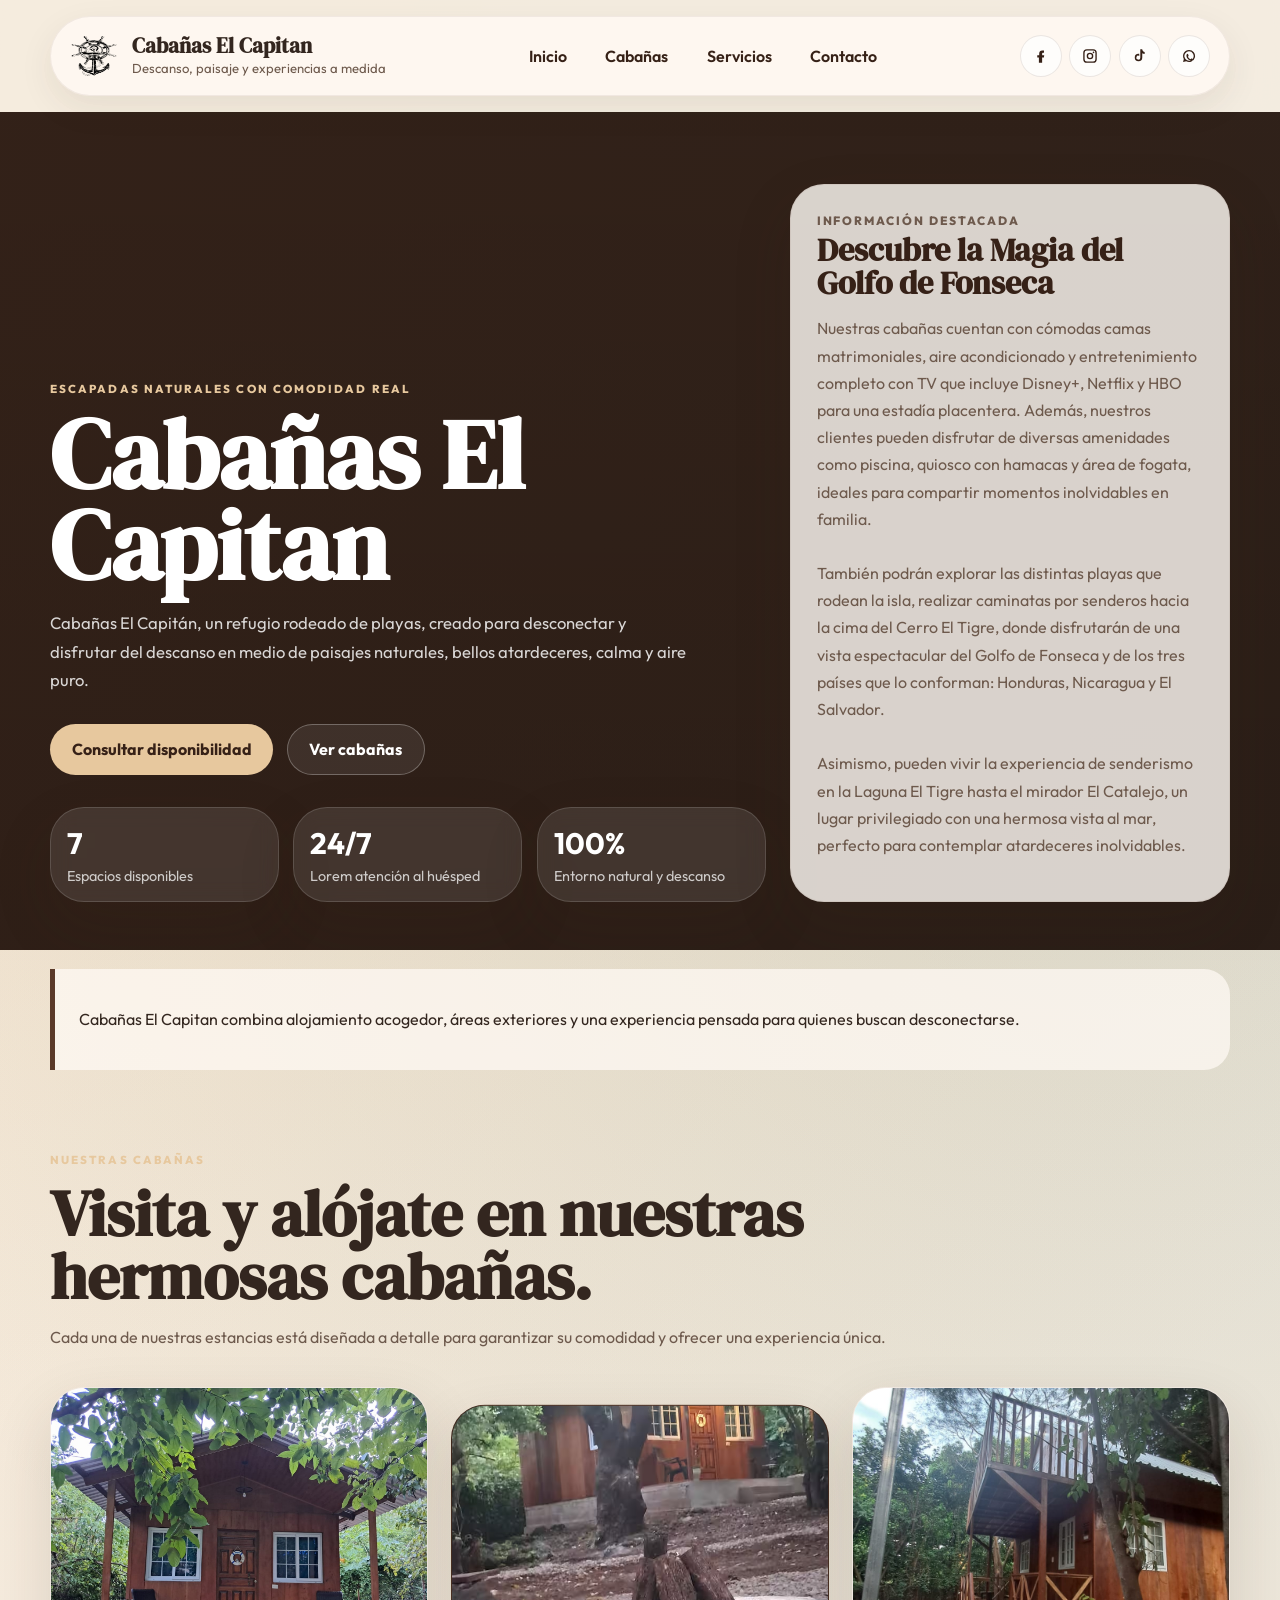
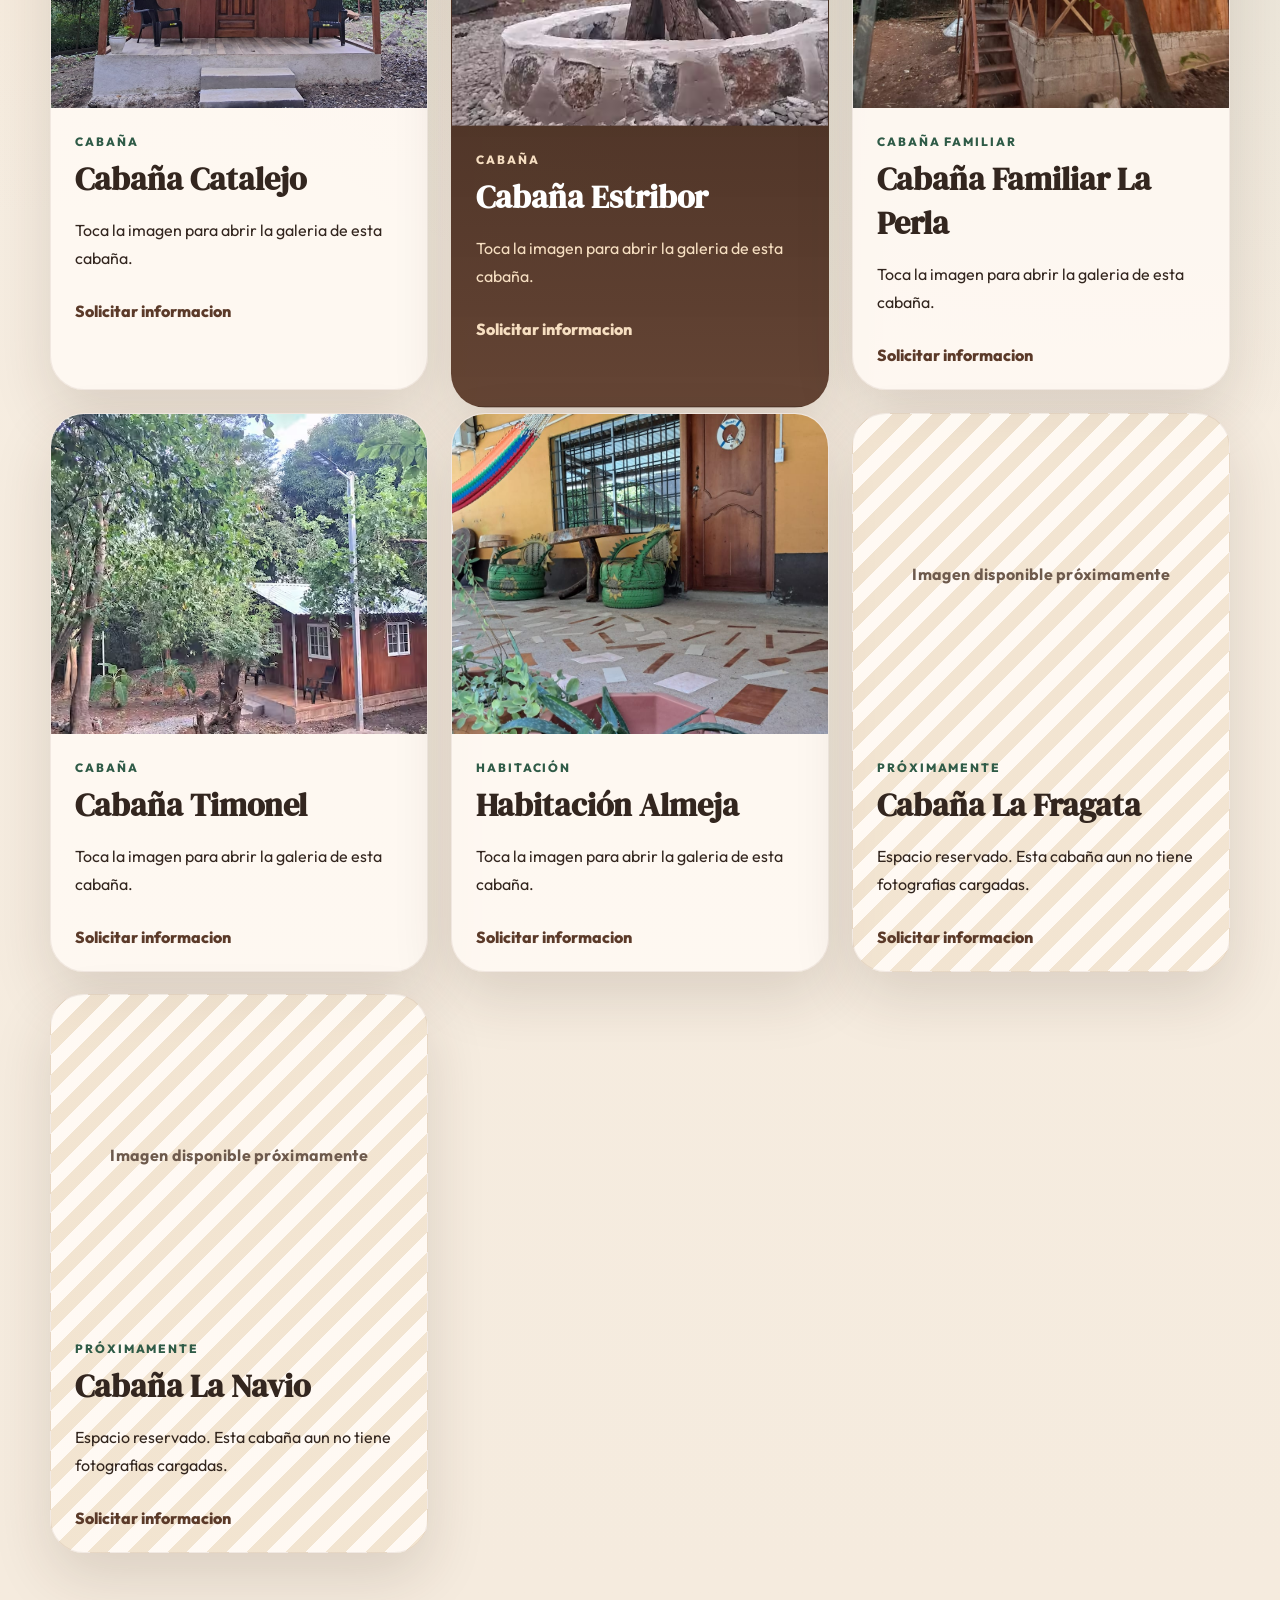
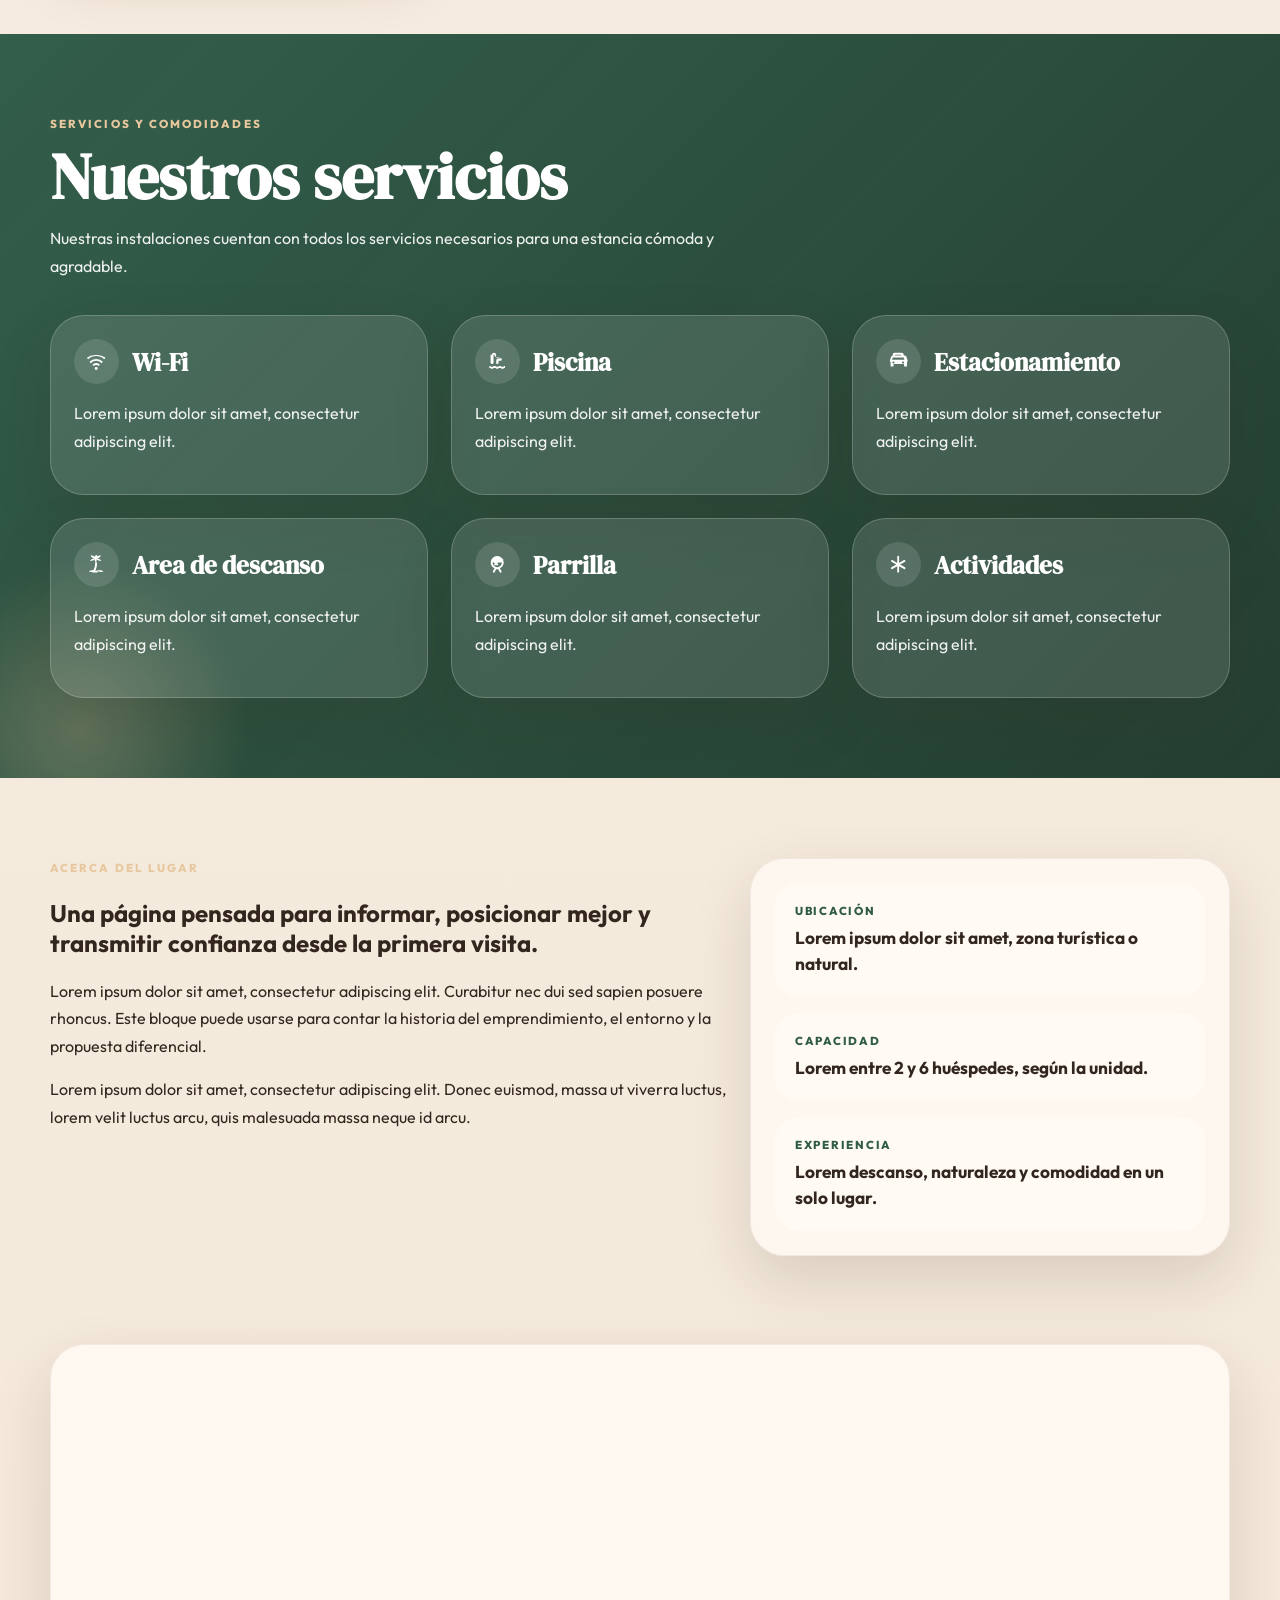
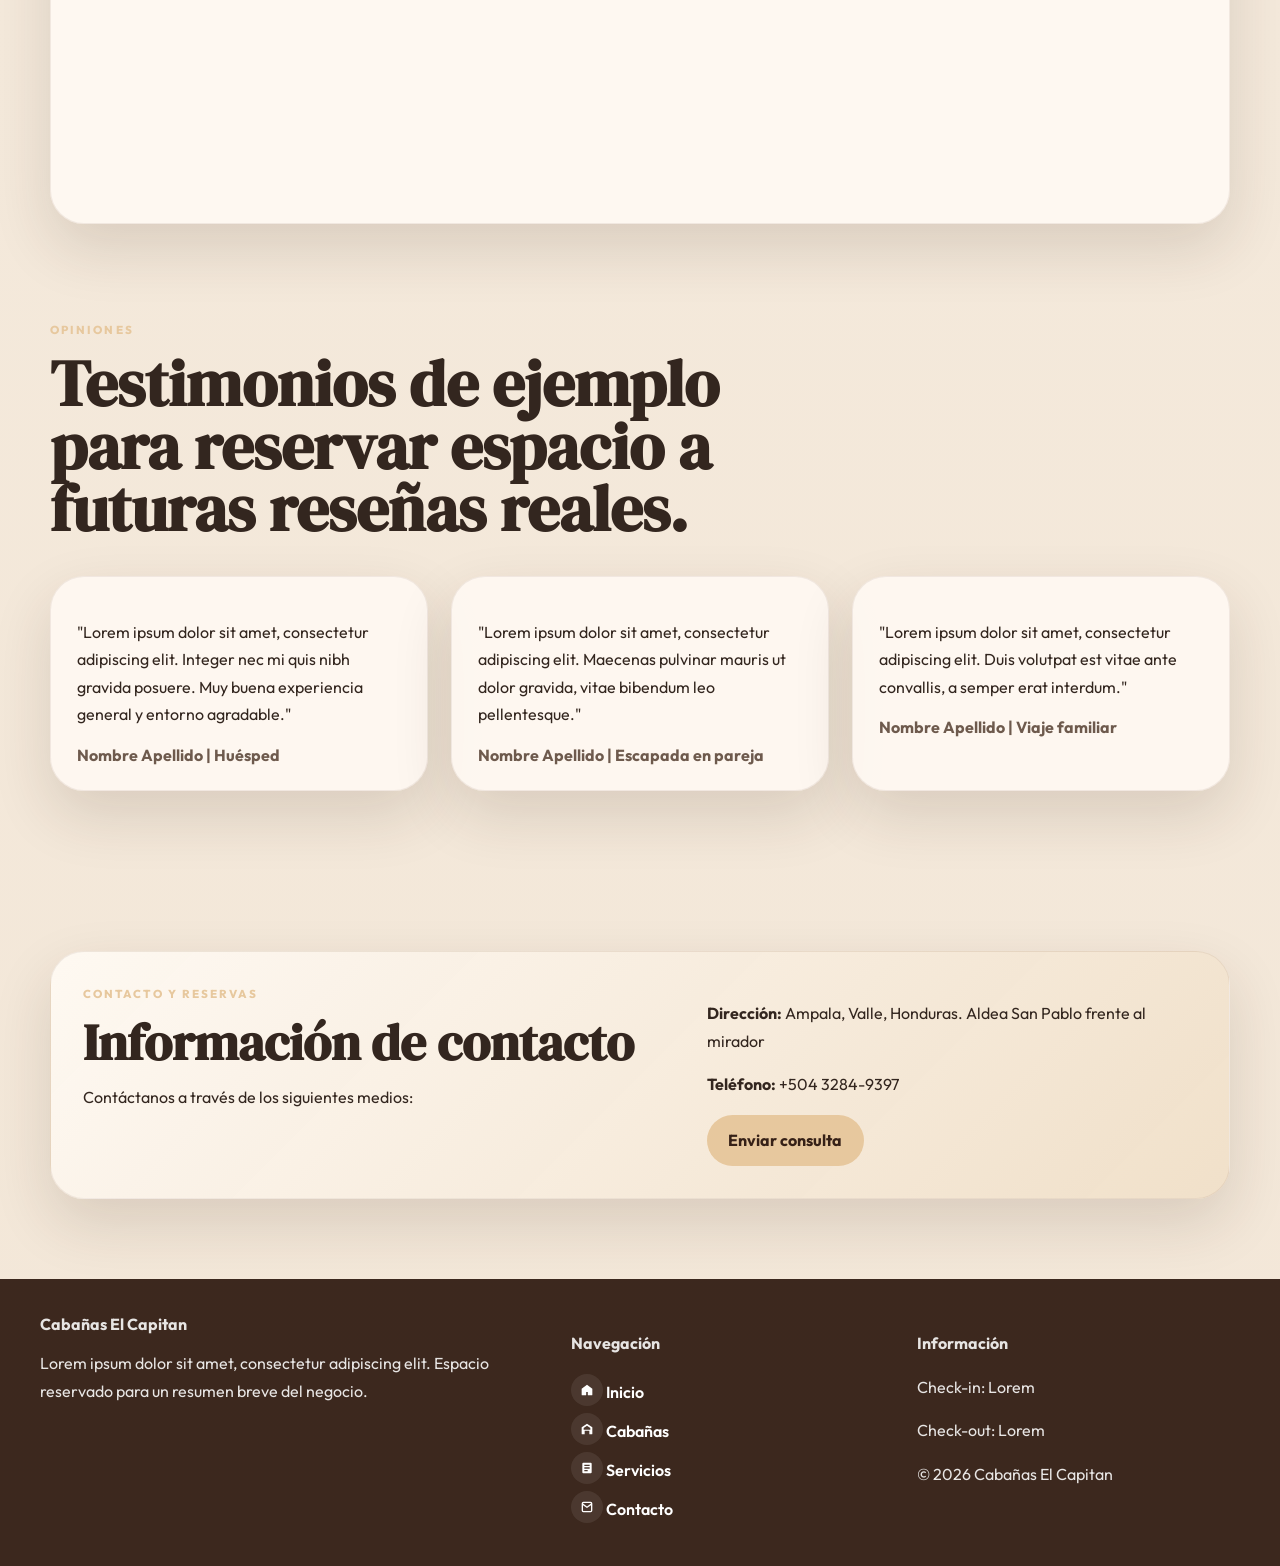
==== index.html @ 4842eb95 "actualizacion 1" ====
<!DOCTYPE html>
<html lang="es">
<head>
    <meta charset="utf-8">
    <meta name="viewport" content="width=device-width, initial-scale=1.0">
    <title>Cabañas El Capitan | Descanso en la Naturaleza</title>
    <meta name="description" content="Cabañas El Capitan ofrece una experiencia de descanso en la naturaleza con alojamiento acogedor, servicios esenciales y espacios pensados para escapadas en pareja, familia o amigos.">
    <meta name="keywords" content="cabañas, alojamiento, turismo rural, amapala, Amapala, descanso, naturaleza, escapadas, Cabañas El Capitan">
    <meta name="author" content="Cabañas El Capitan">
    <meta name="robots" content="index, follow">
    <meta property="og:type" content="website">
    <meta property="og:title" content="Cabañas El Capitan | Descanso en la Naturaleza">
    <meta property="og:description" content="Alojamiento informativo para un negocio de cabañas con espacios acogedores, servicios destacados y contacto directo.">
    <meta property="og:image" content="https://picsum.photos/seed/capitan-og/1200/630">
    <meta property="og:locale" content="es_ES">
    <meta name="theme-color" content="#5b3a29">
    <link rel="canonical" href="https://www.cabanaselcapitan.com/">
    <link rel="preconnect" href="https://fonts.googleapis.com">
    <link rel="preconnect" href="https://fonts.gstatic.com" crossorigin>
    <link href="https://fonts.googleapis.com/css2?family=Outfit:wght@400;500;600;700;800&family=DM+Serif+Display&display=swap" rel="stylesheet">
    <link rel="stylesheet" href="styles.css?v=20260329-1">
    <script type="application/ld+json">
    {
        "@context": "https://schema.org",
        "@type": "LodgingBusiness",
        "name": "Cabañas El Capitan",
        "description": "Negocio de cabañas rodeado de naturaleza, pensado para escapadas de descanso y experiencias tranquilas.",
        "image": "https://picsum.photos/seed/capitan-schema/1200/800",
        "url": "https://www.cabanaselcapitan.com/",
        "telephone": "+00 0000 0000",
        "address": {
            "@type": "PostalAddress",
            "streetAddress": "Lorem ipsum dolor sit amet 123",
            "addressLocality": "Lorem Ciudad",
            "addressRegion": "Lorem Provincia",
            "addressCountry": "AR"
        },
        "amenityFeature": [
            {
                "@type": "LocationFeatureSpecification",
                "name": "Piscina",
                "value": true
            },
            {
                "@type": "LocationFeatureSpecification",
                "name": "Wi-Fi",
                "value": true
            },
            {
                "@type": "LocationFeatureSpecification",
                "name": "Estacionamiento",
                "value": true
            }
        ]
    }
    </script>
</head>
<body>
    <header class="site-header">
        <div class="container header-row">
            <a class="brand" href="#inicio" aria-label="Ir al inicio de Cabañas El Capitan">
                <img src="img/logo/width_533.webp" width="48" height="48" alt="Logo de Cabañas El Capitan">
                <span>
                    <strong>Cabañas El Capitan</strong>
                    <small>Descanso, paisaje y experiencias a medida</small>
                </span>
            </a>

            <button class="menu-toggle" type="button" aria-expanded="false" aria-controls="site-nav">
                Menu
            </button>

            <nav id="site-nav" class="site-nav" aria-label="Principal">
                <a href="#inicio">Inicio</a>
                <a href="#cabanas">Cabañas</a>
                <a href="#servicios">Servicios</a>
                <a href="#contacto">Contacto</a>
            </nav>

            <div class="social-links" aria-label="Redes sociales">
                <a class="social-icon social-icon-facebook" href="https://www.facebook.com/profile.php?id=61557780654785" target="_blank" rel="noopener noreferrer" aria-label="Facebook">
                    <svg viewBox="0 0 24 24" aria-hidden="true" focusable="false">
                        <path d="M13.5 21v-7h2.4l.4-3h-2.8V9.1c0-.9.3-1.6 1.7-1.6H16V4.8c-.6-.1-1.4-.2-2.4-.2-2.4 0-4 1.4-4 4.2V11H7v3h2.2v7h4.3Z" fill="currentColor"></path>
                    </svg>
                    <span class="visually-hidden">Facebook</span>
                </a>
                <a class="social-icon social-icon-instagram" href="#" aria-label="Instagram">
                    <svg viewBox="0 0 24 24" aria-hidden="true" focusable="false">
                        <path d="M7.8 3h8.4A4.8 4.8 0 0 1 21 7.8v8.4a4.8 4.8 0 0 1-4.8 4.8H7.8A4.8 4.8 0 0 1 3 16.2V7.8A4.8 4.8 0 0 1 7.8 3Zm0 1.8A3 3 0 0 0 4.8 7.8v8.4a3 3 0 0 0 3 3h8.4a3 3 0 0 0 3-3V7.8a3 3 0 0 0-3-3H7.8Zm8.9 1.3a1.1 1.1 0 1 1 0 2.2 1.1 1.1 0 0 1 0-2.2ZM12 7.6a4.4 4.4 0 1 1 0 8.8 4.4 4.4 0 0 1 0-8.8Zm0 1.8a2.6 2.6 0 1 0 0 5.2 2.6 2.6 0 0 0 0-5.2Z" fill="currentColor"></path>
                    </svg>
                    <span class="social-bubble" role="status" aria-live="polite">Proximamente</span>
                    <span class="visually-hidden">Instagram</span>
                </a>
                <a class="social-icon social-icon-tiktok" href="https://www.tiktok.com/@karol.guzmn11" target="_blank" rel="noopener noreferrer" aria-label="TikTok">
                    <svg viewBox="0 0 24 24" aria-hidden="true" focusable="false">
                        <path d="M14.9 3c.3 2 1.5 3.3 3.3 3.7v2.7a6.3 6.3 0 0 1-3.2-1V14a5 5 0 1 1-5-5c.3 0 .7 0 1 .1v2.8a2.6 2.6 0 1 0 1.4 2.3V3h2.5Z" fill="currentColor"></path>
                    </svg>
                    <span class="visually-hidden">TikTok</span>
                </a>
                <a class="social-icon social-icon-whatsapp" href="https://wa.me/50432849397?text=Hola%20necesito%20informacion%20sobre%20las%20caba%C3%B1as" target="_blank" rel="noopener noreferrer" aria-label="WhatsApp">
                    <svg viewBox="0 0 24 24" aria-hidden="true" focusable="false">
                        <path d="M12 4a8 8 0 0 0-6.9 12l-1 4 4.1-1A8 8 0 1 0 12 4Zm0 1.8a6.2 6.2 0 0 1 5.3 9.4l-.3.4.6 2.3-2.3-.6-.4.2a6.2 6.2 0 1 1-2.9-11.7Zm-2 3.1c-.2 0-.4 0-.6.4-.2.3-.8 1-.8 2.4s.8 2.7.9 2.9c.1.2 1.5 2.4 3.7 3.2 1.8.7 2.2.5 2.6.5.4 0 1.2-.5 1.3-1 .2-.5.2-.9.2-1 0-.1-.1-.2-.3-.3l-1.4-.7c-.2-.1-.4-.1-.6.1l-.5.7c-.2.2-.3.2-.5.1-.2-.1-1-.4-1.9-1.2-.7-.7-1.2-1.5-1.4-1.7-.1-.2 0-.4.1-.5l.4-.5.2-.4c.1-.2 0-.3 0-.5l-.6-1.6c-.2-.4-.3-.4-.5-.4Z" fill="currentColor"></path>
                    </svg>
                    <span class="visually-hidden">WhatsApp</span>
                </a>
            </div>
        </div>
    </header>

    <main>
        <section id="inicio" class="hero">
            <div class="hero-video-bg" aria-hidden="true">
                <iframe src="https://player.vimeo.com/video/1178260135?background=1&autoplay=1&muted=1&loop=1&autopause=0&byline=0&title=0" frameborder="0" allow="autoplay; fullscreen; picture-in-picture" title="Video de fondo Cabañas El Capitan"></iframe>
            </div>
            <div class="hero-overlay"></div>
            <div class="container hero-grid">
                <div class="hero-copy">
                    <p class="kicker">Escapadas naturales con comodidad real</p>
                    <h1>Cabañas El Capitan</h1>
                    <p class="lead">Cabañas El Capitán, un refugio rodeado de playas, creado para desconectar y disfrutar del descanso en medio de paisajes naturales, bellos atardeceres, calma y aire puro.</p>
                    <div class="hero-actions">
                        <a class="button button-primary" href="#contacto">Consultar disponibilidad</a>
                        <a class="button button-secondary" href="#cabanas">Ver cabañas</a>
                    </div>
                    <ul class="hero-highlights">
                        <li>
                            <strong>7</strong>
                            <span>Espacios disponibles</span>
                        </li>
                        <li>
                            <strong>24/7</strong>
                            <span>Lorem atención al huésped</span>
                        </li>
                        <li>
                            <strong>100%</strong>
                            <span>Entorno natural y descanso</span>
                        </li>
                    </ul>
                </div>

                <aside class="hero-card" aria-label="Resumen del alojamiento">
                    <p class="card-label">Información destacada</p>
                    <h2>Descubre la Magia del Golfo de Fonseca</h2>
                    <p>Nuestras cabañas cuentan con cómodas camas matrimoniales, aire acondicionado y entretenimiento completo con TV que incluye Disney+, Netflix y HBO para una estadía placentera.  
                    Además, nuestros clientes pueden disfrutar de diversas amenidades como piscina, quiosco con hamacas y área de fogata, ideales para compartir momentos inolvidables en familia. <br>
                    <br>
                    También podrán explorar las distintas playas que rodean la isla, realizar caminatas por senderos hacia la cima del Cerro El Tigre, donde disfrutarán de una vista espectacular del Golfo de Fonseca y de los tres países que lo conforman: Honduras, Nicaragua y El Salvador. <br>
                    <br>
                    Asimismo, pueden vivir la experiencia de senderismo en la Laguna El Tigre hasta el mirador El Catalejo, un lugar privilegiado con una hermosa vista al mar, perfecto para contemplar atardeceres inolvidables.</p>
                </aside>
            </div>
        </section>

        <section class="intro-strip">
            <div class="container">
                <p>Cabañas El Capitan combina alojamiento acogedor, áreas exteriores y una experiencia pensada para quienes buscan desconectarse.</p>
            </div>
        </section>

        <section id="cabanas" class="section lodging-section">
            <div class="container">
                <div class="section-heading">
                    <p class="kicker">Nuestras cabañas</p>
                    <h2>Visita y alójate en nuestras hermosas cabañas.</h2>
                    <p>Cada una de nuestras estancias está diseñada a detalle para garantizar su comodidad y ofrecer una experiencia única.</p>
                </div>

                <div class="lodging-grid" id="lodging-grid"></div>
            </div>
        </section>

        <section id="servicios" class="section amenities-section">
            <div class="container amenities-layout">
                <div class="section-heading compact light-text">
                    <p class="kicker">Servicios y comodidades</p>
                    <h2>Nuestros servicios</h2>
                    <p>Nuestras instalaciones cuentan con todos los servicios necesarios para una estancia cómoda y agradable.</p>
                </div>

                <div class="amenities-grid">
                    <article>
                        <h3 class="amenity-heading">
                            <span class="amenity-icon" aria-hidden="true">
                                <svg viewBox="0 0 24 24" focusable="false">
                                    <path d="M12 18.2a1.6 1.6 0 1 0 0 3.2 1.6 1.6 0 0 0 0-3.2Zm0-4.2a5.7 5.7 0 0 0-4.1 1.7l1.4 1.5a3.7 3.7 0 0 1 5.4 0l1.4-1.5A5.7 5.7 0 0 0 12 14Zm0-4.4a10 10 0 0 0-7.2 3l1.4 1.5a8 8 0 0 1 11.6 0l1.4-1.5a10 10 0 0 0-7.2-3Zm0-4.3A14.3 14.3 0 0 0 2 8.4L3.4 10a12.3 12.3 0 0 1 17.2 0L22 8.4a14.3 14.3 0 0 0-10-3.1Z" fill="currentColor"></path>
                                </svg>
                            </span>
                            <span>Wi-Fi</span>
                        </h3>
                        <p>Lorem ipsum dolor sit amet, consectetur adipiscing elit.</p>
                    </article>
                    <article>
                        <h3 class="amenity-heading">
                            <span class="amenity-icon" aria-hidden="true">
                                <svg viewBox="0 0 24 24" focusable="false">
                                    <path d="M6.4 5.2c0-1.2 1-2.2 2.2-2.2s2.2 1 2.2 2.2v2.5c0 .6.5 1.1 1.1 1.1h3.7c.8 0 1.4.6 1.4 1.4S16.4 11.6 15.6 11.6h-2.2v2.3c0 .7-.5 1.2-1.2 1.2s-1.2-.5-1.2-1.2v-2.8c0-1 .8-1.8 1.8-1.8h1.6V8H12c-1.8 0-3.1-1.4-3.1-3.1V5.2a.4.4 0 0 0-.8 0v8.2c0 .9-.7 1.6-1.6 1.6S4.9 14.3 4.9 13.4V5.2Zm-2.8 12c1.4 0 1.4.8 2.8.8s1.4-.8 2.8-.8 1.4.8 2.8.8 1.4-.8 2.8-.8 1.4.8 2.8.8 1.4-.8 2.8-.8v2.2c-1.4 0-1.4.8-2.8.8s-1.4-.8-2.8-.8-1.4.8-2.8.8-1.4-.8-2.8-.8-1.4.8-2.8.8-1.4-.8-2.8-.8v-2.2Z" fill="currentColor"></path>
                                </svg>
                            </span>
                            <span>Piscina</span>
                        </h3>
                        <p>Lorem ipsum dolor sit amet, consectetur adipiscing elit.</p>
                    </article>
                    <article>
                        <h3 class="amenity-heading">
                            <span class="amenity-icon" aria-hidden="true">
                                <svg viewBox="0 0 24 24" focusable="false">
                                    <path d="M6 5.5A2.5 2.5 0 0 1 8.5 3h7A2.5 2.5 0 0 1 18 5.5V6h.6c1 0 1.9.6 2.3 1.6l1.1 3a2 2 0 0 1-.5 2.2v4a1 1 0 0 1-1 1h-1.2a1 1 0 0 1-1-1V15H7v1.8a1 1 0 0 1-1 1H4.8a1 1 0 0 1-1-1v-4a2 2 0 0 1-.5-2.2l1.1-3C4.8 6.6 5.6 6 6.6 6H7v-.5Zm2.5 0V6h7v-.5a.5.5 0 0 0-.5-.5h-6a.5.5 0 0 0-.5.5ZM6.2 8l-.9 2.5h13.4L17.8 8H6.2Zm.7 4.2a1.2 1.2 0 1 0 0 2.4 1.2 1.2 0 0 0 0-2.4Zm10.2 0a1.2 1.2 0 1 0 0 2.4 1.2 1.2 0 0 0 0-2.4Z" fill="currentColor"></path>
                                </svg>
                            </span>
                            <span>Estacionamiento</span>
                        </h3>
                        <p>Lorem ipsum dolor sit amet, consectetur adipiscing elit.</p>
                    </article>
                    <article>
                        <h3 class="amenity-heading">
                            <span class="amenity-icon" aria-hidden="true">
                                <svg viewBox="0 0 24 24" focusable="false">
                                    <path d="M12.6 4.1c1.2-1 2.7-1.5 4.5-1.4-.8 1.6-2.1 2.7-4 3.2 1.9.2 3.5 1 4.7 2.5-2.2.2-4-.4-5.4-1.8.2 1 .1 1.9-.2 2.8h-1.4c-.3-.9-.4-1.8-.2-2.8-1.4 1.4-3.2 2-5.4 1.8 1.2-1.5 2.8-2.3 4.7-2.5-1.9-.5-3.2-1.6-4-3.2 1.8-.1 3.3.4 4.5 1.4.2-.9.8-1.7 1.6-2.3.8.6 1.4 1.4 1.6 2.3Z" fill="currentColor"></path>
                                    <path d="M11.8 9.6c.6 0 1 .4 1 1v1.8c0 1.5-.3 3-.9 4.4l-.9 2.2h1.8a1 1 0 1 1 0 2H8.6a1 1 0 1 1 0-2h.2l1.2-2.9c.5-1.2.8-2.4.8-3.7v-1.8c0-.6.4-1 1-1Z" fill="currentColor"></path>
                                    <path d="M15.8 18.4c1.6 0 3 .5 4.2 1.5-.9.3-1.8.5-2.8.5-1 0-1.9-.2-2.8-.5-.7-.3-1.3-.7-1.9-1.3.9-.1 2.1-.2 3.3-.2Zm-7.6 0c1.2 0 2.4.1 3.3.2-.6.6-1.2 1-1.9 1.3-.9.3-1.8.5-2.8.5-1 0-1.9-.2-2.8-.5 1.2-1 2.6-1.5 4.2-1.5Z" fill="currentColor"></path>
                                </svg>
                            </span>
                            <span>Area de descanso</span>
                        </h3>
                        <p>Lorem ipsum dolor sit amet, consectetur adipiscing elit.</p>
                    </article>
                    <article>
                        <h3 class="amenity-heading">
                            <span class="amenity-icon" aria-hidden="true">
                                <svg viewBox="0 0 24 24" focusable="false">
                                    <path d="M5 10.2a7 7 0 0 1 14 0c0 2.8-1.7 5.1-4.1 6.2l1.7 3.2a1 1 0 1 1-1.8.9l-1.7-3.1c-.4.1-.7.1-1.1.1s-.7 0-1.1-.1l-1.7 3.1a1 1 0 1 1-1.8-.9l1.7-3.2A6.9 6.9 0 0 1 5 10.2Zm2 0a5 5 0 1 0 10 0H7Zm1.8-1.1a1 1 0 0 1 1.4 0l.6.6.6-.6a1 1 0 0 1 1.4 1.4l-.6.6.6.6a1 1 0 0 1-1.4 1.4l-.6-.6-.6.6a1 1 0 0 1-1.4-1.4l.6-.6-.6-.6a1 1 0 0 1 0-1.4Zm5.8-2.8a1 1 0 0 1 1.4 0l.6.6.6-.6A1 1 0 0 1 18.6 7l-.6.6.6.6a1 1 0 0 1-1.4 1.4l-.6-.6-.6.6A1 1 0 0 1 14.6 8l.6-.6-.6-.6a1 1 0 0 1 0-1.4Z" fill="currentColor"></path>
                                </svg>
                            </span>
                            <span>Parrilla</span>
                        </h3>
                        <p>Lorem ipsum dolor sit amet, consectetur adipiscing elit.</p>
                    </article>
                    <article>
                        <h3 class="amenity-heading">
                            <span class="amenity-icon" aria-hidden="true">
                                <svg viewBox="0 0 24 24" focusable="false">
                                    <path d="M12 3a1 1 0 0 1 1 1v6.6l5.2-3a1 1 0 1 1 1 1.8L14 12.4l5.2 3a1 1 0 1 1-1 1.8l-5.2-3V20a1 1 0 1 1-2 0v-5.8l-5.2 3a1 1 0 1 1-1-1.8l5.2-3-5.2-3a1 1 0 0 1 1-1.8l5.2 3V4a1 1 0 0 1 1-1Z" fill="currentColor"></path>
                                </svg>
                            </span>
                            <span>Actividades</span>
                        </h3>
                        <p>Lorem ipsum dolor sit amet, consectetur adipiscing elit.</p>
                    </article>
                </div>
            </div>
        </section>

        <section class="section story-section">
            <div class="container story-grid">
                <div class="story-copy">
                    <p class="kicker">Acerca del lugar</p>
                    <h2>Una página pensada para informar, posicionar mejor y transmitir confianza desde la primera visita.</h2>
                    <p>Lorem ipsum dolor sit amet, consectetur adipiscing elit. Curabitur nec dui sed sapien posuere rhoncus. Este bloque puede usarse para contar la historia del emprendimiento, el entorno y la propuesta diferencial.</p>
                    <p>Lorem ipsum dolor sit amet, consectetur adipiscing elit. Donec euismod, massa ut viverra luctus, lorem velit luctus arcu, quis malesuada massa neque id arcu.</p>
                </div>

                <div class="story-panel">
                    <div class="note">
                        <span>Ubicación</span>
                        <strong>Lorem ipsum dolor sit amet, zona turística o natural.</strong>
                    </div>
                    <div class="note">
                        <span>Capacidad</span>
                        <strong>Lorem entre 2 y 6 huéspedes, según la unidad.</strong>
                    </div>
                    <div class="note">
                        <span>Experiencia</span>
                        <strong>Lorem descanso, naturaleza y comodidad en un solo lugar.</strong>
                    </div>
                </div>
            </div>
        </section>

        <section class="section map-section" aria-label="Ubicación en mapa">
            <div class="container map-embed-card">
                <iframe src="https://www.google.com/maps/embed?pb=!1m18!1m12!1m3!1d6530.360120722905!2d-87.63192863635618!3d13.289479811967507!2m3!1f0!2f0!3f0!3m2!1i1024!2i768!4f13.1!3m3!1m2!1s0x8f7aa5007cb5dc75%3A0xae711716dadcddf8!2zQ2FiYcOxYXMgRWwgQ2FwaXTDoW4!5e0!3m2!1ses-419!2shn!4v1774819306867!5m2!1ses-419!2shn" width="600" height="450" style="border:0;" allowfullscreen="" loading="lazy" referrerpolicy="no-referrer-when-downgrade" title="Mapa de Cabañas El Capitan"></iframe>
            </div>
        </section>

        <section class="section reviews-section">
            <div class="container">
                <div class="section-heading compact">
                    <p class="kicker">Opiniones</p>
                    <h2>Testimonios de ejemplo para reservar espacio a futuras reseñas reales.</h2>
                </div>

                <div class="reviews-grid">
                    <blockquote>
                        <p>"Lorem ipsum dolor sit amet, consectetur adipiscing elit. Integer nec mi quis nibh gravida posuere. Muy buena experiencia general y entorno agradable."</p>
                        <cite>Nombre Apellido | Huésped</cite>
                    </blockquote>
                    <blockquote>
                        <p>"Lorem ipsum dolor sit amet, consectetur adipiscing elit. Maecenas pulvinar mauris ut dolor gravida, vitae bibendum leo pellentesque."</p>
                        <cite>Nombre Apellido | Escapada en pareja</cite>
                    </blockquote>
                    <blockquote>
                        <p>"Lorem ipsum dolor sit amet, consectetur adipiscing elit. Duis volutpat est vitae ante convallis, a semper erat interdum."</p>
                        <cite>Nombre Apellido | Viaje familiar</cite>
                    </blockquote>
                </div>
            </div>
        </section>

        <section id="contacto" class="section contact-section">
            <div class="container contact-card">
                <div>
                    <p class="kicker">Contacto y reservas</p>
                    <h2>Información de contacto</h2>
                    <p>Contáctanos a través de los siguientes medios:</p>
                </div>
                <div class="contact-list">
                    <p><strong>Dirección:</strong> Ampala, Valle, Honduras. Aldea San Pablo frente al mirador</p>
                    <p><strong>Teléfono:</strong> +504 3284-9397</p>
                    <a class="button button-primary contact-whatsapp-button" href="https://wa.me/50432849397?text=Hola%20necesito%20informacion%20sobre%20las%20caba%C3%B1as" target="_blank" rel="noopener noreferrer">Enviar consulta</a>
                </div>
            </div>
        </section>
    </main>

    <div class="gallery-modal" id="gallery-modal" aria-hidden="true" role="dialog" aria-label="Galería de cabaña">
        <div class="gallery-backdrop" data-close-modal></div>
        <div class="gallery-panel" role="document">
            <button class="gallery-close" type="button" data-close-modal aria-label="Cerrar galería">×</button>
            <h3 class="gallery-title" id="gallery-title">Galería</h3>
            <p class="gallery-empty" id="gallery-empty" hidden>Esta cabaña aún no tiene imágenes disponibles.</p>
            <div class="gallery-frame" id="gallery-frame" hidden>
                <button class="gallery-nav prev" type="button" id="gallery-prev" aria-label="Imagen anterior">‹</button>
                <img id="gallery-image" src="" alt="Galería de cabaña">
                <button class="gallery-nav next" type="button" id="gallery-next" aria-label="Imagen siguiente">›</button>
            </div>
            <p class="gallery-counter" id="gallery-counter"></p>
        </div>
    </div>

    <footer class="site-footer">
        <div class="container footer-grid">
            <div>
                <strong>Cabañas El Capitan</strong>
                <p>Lorem ipsum dolor sit amet, consectetur adipiscing elit. Espacio reservado para un resumen breve del negocio.</p>
            </div>
            <div>
                <p><strong>Navegación</strong></p>
                <a class="footer-link" href="#inicio">
                    <span class="footer-link-icon" aria-hidden="true">
                        <svg viewBox="0 0 24 24" focusable="false">
                            <path d="M12 4.2 4 10v9a1 1 0 0 0 1 1h4.8a1 1 0 0 0 1-1v-4.1h2.4V19a1 1 0 0 0 1 1H19a1 1 0 0 0 1-1v-9l-8-5.8Z" fill="currentColor"></path>
                        </svg>
                    </span>
                    <span>Inicio</span>
                </a>
                <a class="footer-link" href="#cabanas">
                    <span class="footer-link-icon" aria-hidden="true">
                        <svg viewBox="0 0 24 24" focusable="false">
                            <path d="M4 9.5 12 4l8 5.5V19a1 1 0 0 1-1 1h-3.5v-5.2h-7V20H5a1 1 0 0 1-1-1V9.5Zm3 1.1V13h10v-2.4L12 7.2 7 10.6Z" fill="currentColor"></path>
                        </svg>
                    </span>
                    <span>Cabañas</span>
                </a>
                <a class="footer-link" href="#servicios">
                    <span class="footer-link-icon" aria-hidden="true">
                        <svg viewBox="0 0 24 24" focusable="false">
                            <path d="M5 5.5A1.5 1.5 0 0 1 6.5 4h11A1.5 1.5 0 0 1 19 5.5v13a1.5 1.5 0 0 1-1.5 1.5h-11A1.5 1.5 0 0 1 5 18.5v-13Zm3 1.5v2h8V7H8Zm0 4v2h8v-2H8Zm0 4v2h5v-2H8Z" fill="currentColor"></path>
                        </svg>
                    </span>
                    <span>Servicios</span>
                </a>
                <a class="footer-link" href="#contacto">
                    <span class="footer-link-icon" aria-hidden="true">
                        <svg viewBox="0 0 24 24" focusable="false">
                            <path d="M6.6 4h10.8A2.6 2.6 0 0 1 20 6.6v10.8a2.6 2.6 0 0 1-2.6 2.6H6.6A2.6 2.6 0 0 1 4 17.4V6.6A2.6 2.6 0 0 1 6.6 4Zm0 2A.6.6 0 0 0 6 6.6v.2l6 4.4 6-4.4v-.2a.6.6 0 0 0-.6-.6H6.6Zm11.4 3.3-5.4 4a1 1 0 0 1-1.2 0l-5.4-4v8.1c0 .3.3.6.6.6h10.8c.3 0 .6-.3.6-.6V9.3Z" fill="currentColor"></path>
                        </svg>
                    </span>
                    <span>Contacto</span>
                </a>
            </div>
            <div>
                <p><strong>Información</strong></p>
                <p>Check-in: Lorem</p>
                <p>Check-out: Lorem</p>
                <p>© 2026 Cabañas El Capitan</p>
            </div>
        </div>
    </footer>
    <script src="script.js?v=20260329-1"></script>
</body>
</html>
---- styles.css ----
:root {
    --bg: #f6efe6;
    --surface: #fffaf4;
    --surface-strong: #f0dfc7;
    --earth: #5b3a29;
    --earth-deep: #362117;
    --pine: #2f5b47;
    --sand: #e7c89e;
    --text: #33261f;
    --muted: #6e5a4d;
    --white: #ffffff;
    --shadow: 0 24px 60px rgba(54, 33, 23, 0.14);
    --radius-lg: 34px;
    --radius-md: 24px;
    --radius-sm: 16px;
    --container: 1180px;
}

* {
    box-sizing: border-box;
}

html {
    scroll-behavior: smooth;
    -webkit-text-size-adjust: 100%;
    text-size-adjust: 100%;
}

body {
    margin: 0;
    min-height: 100vh;
    font-family: "Outfit", sans-serif;
    color: var(--text);
    background:
        radial-gradient(circle at top left, rgba(231, 200, 158, 0.5), transparent 28%),
        radial-gradient(circle at right 12% top 10%, rgba(47, 91, 71, 0.16), transparent 24%),
        linear-gradient(180deg, #f7efe4 0%, #f3e7d8 100%);
}

img {
    display: block;
    max-width: 100%;
}

a {
    color: inherit;
}

.container {
    width: min(var(--container), calc(100% - 2rem));
    margin: 0 auto;
}

.site-header {
    position: sticky;
    top: 0;
    z-index: 30;
    padding: 1rem 0;
    background: rgba(247, 239, 228, 0.82);
    backdrop-filter: blur(14px);
    transition: background 0.25s ease, box-shadow 0.25s ease;
}

.site-header.scrolled {
    background: rgba(247, 239, 228, 0.94);
    box-shadow: 0 12px 24px rgba(54, 33, 23, 0.12);
}

.header-row {
    display: flex;
    align-items: center;
    justify-content: space-between;
    gap: 1rem;
    padding: 0.95rem 1.2rem;
    background: rgba(255, 250, 244, 0.84);
    border: 1px solid rgba(91, 58, 41, 0.08);
    border-radius: 999px;
    box-shadow: 0 12px 34px rgba(54, 33, 23, 0.08);
}

.menu-toggle {
    display: none;
    appearance: none;
    border: 1px solid rgba(91, 58, 41, 0.22);
    background: rgba(255, 255, 255, 0.8);
    color: var(--earth-deep);
    padding: 0.62rem 0.92rem;
    border-radius: 999px;
    font-weight: 700;
    line-height: 1;
    cursor: pointer;
}

.brand {
    display: inline-flex;
    align-items: center;
    gap: 0.85rem;
    text-decoration: none;
}

.brand strong,
.hero h1,
.hero-card h2,
.section-heading h2,
.lodging-card h3,
.amenities-grid h3,
.contact-card h2 {
    font-family: "DM Serif Display", serif;
}

.brand strong {
    display: block;
    font-size: 1.3rem;
    line-height: 1;
}

.brand small {
    display: block;
    margin-top: 0.2rem;
    color: var(--muted);
    font-size: 0.82rem;
}

.site-nav {
    display: flex;
    align-items: center;
    gap: 0.4rem;
    flex-wrap: wrap;
}

.site-nav a {
    padding: 0.8rem 1rem;
    border-radius: 999px;
    text-decoration: none;
    color: var(--earth-deep);
    font-weight: 600;
}

.site-nav a:hover,
.site-nav a:focus-visible {
    background: rgba(91, 58, 41, 0.08);
}

.social-links {
    display: flex;
    align-items: center;
    gap: 0.45rem;
    flex: 0 0 auto;
}

.social-icon {
    display: inline-flex;
    align-items: center;
    justify-content: center;
    flex: 0 0 auto;
    width: 42px;
    height: 42px;
    min-width: 42px;
    min-height: 42px;
    border-radius: 999px;
    border: 1px solid rgba(91, 58, 41, 0.12);
    background: rgba(255, 255, 255, 0.76);
    color: var(--earth-deep);
    text-decoration: none;
    transition: transform 0.2s ease, box-shadow 0.2s ease, background 0.2s ease;
}

.social-icon:hover,
.social-icon:focus-visible {
    transform: translateY(-2px);
    box-shadow: 0 10px 20px rgba(54, 33, 23, 0.14);
}

.social-icon svg {
    width: 18px;
    height: 18px;
}

.social-icon-facebook:hover,
.social-icon-facebook:focus-visible {
    background: #1877f2;
    color: var(--white);
}

.social-icon-instagram:hover,
.social-icon-instagram:focus-visible {
    background: linear-gradient(135deg, #f9ce34, #ee2a7b, #6228d7);
    color: var(--white);
}

.social-icon-tiktok:hover,
.social-icon-tiktok:focus-visible {
    background: #111111;
    color: var(--white);
}

.social-icon-whatsapp:hover,
.social-icon-whatsapp:focus-visible {
    background: #25d366;
    color: var(--white);
}

.social-bubble {
    position: absolute;
    left: 50%;
    bottom: calc(100% + 8px);
    transform: translateX(-50%) translateY(6px);
    background: rgba(20, 16, 12, 0.95);
    color: var(--white);
    font-size: 11px;
    font-weight: 700;
    letter-spacing: 0.02em;
    padding: 6px 8px;
    border-radius: 8px;
    white-space: nowrap;
    opacity: 0;
    visibility: hidden;
    pointer-events: none;
    transition: opacity 0.2s ease, transform 0.2s ease;
}

.social-bubble::after {
    content: "";
    position: absolute;
    left: 50%;
    top: 100%;
    transform: translateX(-50%);
    border-width: 5px 5px 0;
    border-style: solid;
    border-color: rgba(20, 16, 12, 0.95) transparent transparent;
}

.social-icon.is-coming-soon .social-bubble {
    opacity: 1;
    visibility: visible;
    transform: translateX(-50%) translateY(0);
}

.visually-hidden {
    position: absolute;
    width: 1px;
    height: 1px;
    padding: 0;
    margin: -1px;
    overflow: hidden;
    clip: rect(0, 0, 0, 0);
    white-space: nowrap;
    border: 0;
}

.hero {
    position: relative;
    overflow: hidden;
    padding: 4.5rem 0 3rem;
    background: #2f241d;
}

.hero-video-bg {
    position: absolute;
    inset: 0;
    z-index: 0;
    pointer-events: none;
    overflow: hidden;
}

.hero-video-bg iframe {
    position: absolute;
    top: 50%;
    left: 50%;
    width: 177.78vh;
    height: 56.25vw;
    min-width: 100%;
    min-height: 100%;
    transform: translate(-50%, -50%);
    filter: saturate(0.92) contrast(1.04);
    pointer-events: none;
}

@media (max-width: 1024px) {
    .header-row {
        position: relative;
        align-items: center;
        justify-content: space-between;
        flex-wrap: wrap;
        border-radius: 24px;
        gap: 0.65rem;
        padding: 0.82rem 0.95rem;
    }

    .brand {
        max-width: calc(100% - 6.2rem);
    }

    .menu-toggle {
        display: inline-flex;
        align-items: center;
        justify-content: center;
    }

    .site-nav {
        position: absolute;
        top: calc(100% + 0.4rem);
        left: 0;
        right: 0;
        width: 100%;
        justify-content: flex-start;
        flex-direction: column;
        align-items: stretch;
        gap: 0.35rem;
        max-height: 0;
        padding: 0;
        overflow: hidden;
        opacity: 0;
        transform: translateY(-8px);
        background: rgba(255, 250, 244, 0.98);
        border: 1px solid rgba(91, 58, 41, 0.12);
        border-radius: 16px;
        box-shadow: 0 14px 26px rgba(54, 33, 23, 0.12);
        transition: max-height 0.28s ease, opacity 0.2s ease, transform 0.2s ease;
        z-index: 8;
    }

    .site-nav.is-open {
        max-height: 260px;
        opacity: 1;
        transform: translateY(0);
        padding: 0.35rem;
    }

    .site-nav a {
        padding: 0.72rem 0.8rem;
        background: rgba(91, 58, 41, 0.06);
        border-radius: 14px;
    }

    .social-links {
        margin-left: auto;
        width: auto;
        justify-content: flex-end;
        padding-top: 0;
    }

    .social-icon {
        width: 34px;
        height: 34px;
        min-width: 34px;
        min-height: 34px;
    }

    .social-icon svg {
        width: 14px;
        height: 14px;
    }
}

.hero-overlay {
    position: absolute;
    inset: 0;
    z-index: 1;
    background:
        linear-gradient(120deg, rgba(54, 33, 23, 0.68), rgba(54, 33, 23, 0.3)),
        linear-gradient(180deg, rgba(0, 0, 0, 0.08), rgba(0, 0, 0, 0.22));
}

.hero-grid {
    position: relative;
    z-index: 2;
    display: grid;
    grid-template-columns: 1.3fr 0.8fr;
    gap: 1.5rem;
    align-items: end;
}

.hero-copy {
    padding: 1rem 0 0;
    color: var(--white);
}

.kicker {
    margin: 0 0 0.8rem;
    color: var(--sand);
    text-transform: uppercase;
    letter-spacing: 0.18em;
    font-size: 0.72rem;
    font-weight: 800;
}

.hero h1 {
    margin: 0;
    max-width: 12ch;
    font-size: clamp(3rem, 8vw, 6.2rem);
    line-height: 0.92;
}

.lead,
.intro-strip p,
.section-heading p,
.lodging-card p,
.amenities-grid p,
.story-copy p,
.reviews-grid p,
.contact-card p,
.site-footer p {
    line-height: 1.72;
}

.lead {
    max-width: 40rem;
    margin: 1.1rem 0 0;
    color: rgba(255, 255, 255, 0.82);
    font-size: 1.04rem;
}

.hero-actions {
    display: flex;
    gap: 0.85rem;
    flex-wrap: wrap;
    margin-top: 1.8rem;
}

.button {
    display: inline-flex;
    align-items: center;
    justify-content: center;
    min-height: 3.2rem;
    padding: 0.75rem 1.35rem;
    border-radius: 999px;
    text-decoration: none;
    font-weight: 700;
    transition: transform 0.2s ease, box-shadow 0.2s ease, background 0.2s ease;
}

.button:hover,
.button:focus-visible {
    transform: translateY(-2px);
    box-shadow: 0 10px 24px rgba(0, 0, 0, 0.12);
}

.button-primary {
    background: var(--sand);
    color: var(--earth-deep);
}

.contact-whatsapp-button:hover,
.contact-whatsapp-button:focus-visible {
    background: #25d366;
    color: var(--white);
    box-shadow: 0 0 0 1px rgba(37, 211, 102, 0.35), 0 12px 28px rgba(37, 211, 102, 0.42);
}

.button-secondary {
    border: 1px solid rgba(255, 255, 255, 0.28);
    color: var(--white);
    background: rgba(255, 255, 255, 0.08);
}

.hero-highlights {
    display: grid;
    grid-template-columns: repeat(3, minmax(0, 1fr));
    gap: 0.9rem;
    margin: 2rem 0 0;
    padding: 0;
    list-style: none;
}

.hero-highlights li,
.hero-card,
.lodging-card,
.amenities-grid article,
.story-panel,
.reviews-grid blockquote,
.contact-card {
    border-radius: var(--radius-lg);
    box-shadow: var(--shadow);
    transition: transform 0.25s ease, box-shadow 0.25s ease;
    will-change: transform, box-shadow;
}

.is-hovered {
    box-shadow: 0 28px 70px rgba(54, 33, 23, 0.2);
}

.reveal-item {
    opacity: 0;
    transform: translateY(24px);
    transition: opacity 0.65s ease, transform 0.65s ease;
}

.reveal-item.in-view {
    opacity: 1;
    transform: translateY(0);
}

.hero-highlights li {
    padding: 1rem;
    background: rgba(255, 255, 255, 0.1);
    border: 1px solid rgba(255, 255, 255, 0.14);
    backdrop-filter: blur(10px);
}

.hero-highlights strong {
    display: block;
    font-size: 1.85rem;
}

.hero-highlights span {
    display: block;
    margin-top: 0.32rem;
    color: rgba(255, 255, 255, 0.75);
    font-size: 0.9rem;
}

.hero-card {
    padding: 1.6rem;
    background: rgba(255, 250, 244, 0.82);
    border: 1px solid rgba(91, 58, 41, 0.08);
}

.hero-card h2 {
    margin: 0.2rem 0 0.8rem;
    font-size: 2rem;
    line-height: 1.02;
    color: var(--earth-deep);
}

.hero-card p,
.hero-card li {
    color: var(--muted);
    line-height: 1.7;
}

.hero-card ul {
    margin: 1rem 0 0;
    padding-left: 1.1rem;
}

.card-label,
.card-tag {
    margin: 0;
    color: var(--pine);
    text-transform: uppercase;
    letter-spacing: 0.16em;
    font-size: 0.75rem;
    font-weight: 800;
}

.intro-strip {
    padding: 1.2rem 0 0;
}

.intro-strip .container {
    padding: 1.3rem 1.5rem;
    border-left: 5px solid var(--earth);
    background: rgba(255, 250, 244, 0.74);
    border-radius: 0 26px 26px 0;
}

.section {
    padding: 5rem 0;
}

.section-heading {
    max-width: 54rem;
    margin-bottom: 2.2rem;
}

.section-heading.compact {
    max-width: 46rem;
}

.section-heading h2 {
    margin: 0;
    font-size: clamp(2.2rem, 5vw, 4rem);
    line-height: 0.98;
}

.section-heading p:last-child {
    color: var(--muted);
}

.lodging-grid,
.amenities-grid,
.story-grid,
.reviews-grid,
.footer-grid {
    display: grid;
    gap: 1.4rem;
}

.lodging-grid {
    grid-template-columns: repeat(3, minmax(0, 1fr));
    min-height: 31rem;
    align-content: start;
    transition: opacity 0.55s ease, transform 0.55s ease;
}

.lodging-grid.is-switching {
    opacity: 0;
    transform: translateY(10px);
}

.lodging-card {
    overflow: hidden;
    background: rgba(255, 250, 244, 0.86);
    border: 1px solid rgba(91, 58, 41, 0.08);
    cursor: pointer;
}

.lodging-card.no-image {
    background: repeating-linear-gradient(
        135deg,
        rgba(240, 223, 199, 0.58),
        rgba(240, 223, 199, 0.58) 14px,
        rgba(255, 250, 244, 0.95) 14px,
        rgba(255, 250, 244, 0.95) 28px
    );
}

.image-placeholder {
    width: 100%;
    height: 20rem;
    display: grid;
    place-content: center;
    text-align: center;
    padding: 1rem;
    color: var(--muted);
    font-weight: 700;
    letter-spacing: 0.02em;
}

.lodging-card.is-featured {
    background: linear-gradient(180deg, rgba(54, 33, 23, 0.98), rgba(91, 58, 41, 0.94));
    color: var(--white);
    transform: translateY(1.1rem);
}

.lodging-card.is-featured .card-tag,
.lodging-card.is-featured a,
.lodging-card.is-featured p {
    color: #f6dec1;
}

.lodging-card img {
    width: 100%;
    height: 20rem;
    object-fit: cover;
}

.card-content {
    padding: 1.5rem;
}

.lodging-card h3 {
    margin: 0.3rem 0 0.5rem;
    font-size: 2rem;
}

.lodging-card a {
    display: inline-flex;
    margin-top: 0.8rem;
    color: var(--earth);
    font-weight: 800;
    text-decoration: none;
}

.lodging-card.featured {
    background: linear-gradient(180deg, rgba(54, 33, 23, 0.98), rgba(91, 58, 41, 0.94));
    color: var(--white);
    transform: translateY(1.1rem);
}

.lodging-card.featured .card-tag,
.lodging-card.featured a,
.lodging-card.featured p {
    color: #f6dec1;
}

.amenities-section {
    position: relative;
    overflow: hidden;
    background: linear-gradient(135deg, rgba(47, 91, 71, 0.98), rgba(27, 55, 42, 0.96));
    color: var(--white);
}

.amenities-section::before {
    content: "";
    position: absolute;
    inset: auto auto -8rem -6rem;
    width: 22rem;
    height: 22rem;
    border-radius: 50%;
    background: radial-gradient(circle, rgba(231, 200, 158, 0.28), transparent 68%);
}

.amenities-layout {
    position: relative;
    z-index: 1;
}

.light-text p:last-child {
    color: rgba(255, 255, 255, 0.92);
}

.amenities-grid {
    grid-template-columns: repeat(3, minmax(0, 1fr));
}

.amenities-grid article {
    padding: 1.45rem;
    background: rgba(255, 255, 255, 0.12);
    border: 1px solid rgba(255, 255, 255, 0.2);
    transition: transform 0.25s ease, box-shadow 0.25s ease, background-color 0.25s ease, border-color 0.25s ease;
}

.amenities-grid article:hover,
.amenities-grid article.is-hovered,
.amenities-grid article:focus-within {
    background: rgba(254, 213, 1, 0.9);
    border-color: #fed501;
    box-shadow: 0 0 0 1px rgba(254, 213, 1, 0.55), 0 16px 34px rgba(20, 14, 6, 0.44);
    transform: translateY(-4px);
}

.amenities-grid article:hover h3,
.amenities-grid article.is-hovered h3,
.amenities-grid article:focus-within h3,
.amenities-grid article:hover p,
.amenities-grid article.is-hovered p,
.amenities-grid article:focus-within p {
    color: #2b1c00;
}

.amenities-grid article:active {
    background: rgba(254, 213, 1, 0.9);
    border-color: #fed501;
}

.amenities-grid article p {
    color: rgba(255, 255, 255, 0.92);
}

.amenities-grid h3 {
    margin: 0 0 0.5rem;
    font-size: 1.55rem;
}

.amenity-heading {
    display: flex;
    align-items: center;
    gap: 0.8rem;
}

.amenity-icon {
    display: inline-flex;
    align-items: center;
    justify-content: center;
    flex: 0 0 auto;
    width: 2.8rem;
    height: 2.8rem;
    border-radius: 999px;
    background: rgba(255, 255, 255, 0.12);
    color: var(--white);
}

.amenity-icon svg {
    width: 1.4rem;
    height: 1.4rem;
}

.amenities-grid article:hover .amenity-icon,
.amenities-grid article.is-hovered .amenity-icon,
.amenities-grid article:focus-within .amenity-icon,
.amenities-grid article:active .amenity-icon {
    background: rgba(43, 28, 0, 0.12);
    color: #2b1c00;
}

.story-grid {
    grid-template-columns: 1.2fr 0.85fr;
    align-items: stretch;
}

.story-panel {
    display: grid;
    gap: 1rem;
    padding: 1.5rem;
    background: rgba(255, 250, 244, 0.85);
    border: 1px solid rgba(91, 58, 41, 0.08);
}

.note {
    padding: 1.25rem;
    border-radius: var(--radius-md);
    background: var(--surface);
}

.note span {
    display: block;
    margin-bottom: 0.45rem;
    color: var(--pine);
    text-transform: uppercase;
    letter-spacing: 0.15em;
    font-size: 0.72rem;
    font-weight: 800;
}

.note strong {
    font-size: 1.08rem;
    line-height: 1.5;
}

.reviews-section {
    padding-top: 1rem;
}

.map-section {
    padding-top: 0.5rem;
}

.map-embed-card {
    padding: 0.75rem;
    background: rgba(255, 250, 244, 0.88);
    border: 1px solid rgba(91, 58, 41, 0.08);
    border-radius: var(--radius-lg);
    box-shadow: var(--shadow);
}

.map-embed-card iframe {
    width: 100%;
    min-height: 26rem;
    border: 0;
    border-radius: var(--radius-md);
}

.reviews-grid {
    grid-template-columns: repeat(3, minmax(0, 1fr));
}

.reviews-grid blockquote {
    margin: 0;
    padding: 1.6rem;
    background: rgba(255, 250, 244, 0.86);
    border: 1px solid rgba(91, 58, 41, 0.08);
}

.reviews-grid cite {
    display: block;
    margin-top: 1rem;
    color: var(--muted);
    font-style: normal;
    font-weight: 700;
}

.contact-card {
    display: grid;
    grid-template-columns: 1.1fr 0.9fr;
    gap: 1.5rem;
    padding: 2rem;
    background: linear-gradient(135deg, rgba(255, 250, 244, 0.92), rgba(240, 223, 199, 0.9));
    border: 1px solid rgba(91, 58, 41, 0.08);
}

.contact-card h2 {
    margin: 0;
    font-size: clamp(2rem, 4vw, 3.4rem);
    line-height: 1;
}

.contact-list {
    align-self: center;
}

.site-footer {
    position: static;
    width: 100%;
    margin-top: 0;
    padding: 0;
    background: rgba(54, 33, 23, 0.96);
}

.site-footer .container {
    width: 100%;
    max-width: none;
    margin: 0;
}

.gallery-modal {
    position: fixed;
    inset: 0;
    z-index: 120;
    display: none;
    align-items: center;
    justify-content: center;
    padding: clamp(0.55rem, 1.6vw, 1rem);
}

.gallery-modal.is-open {
    display: flex;
}

.gallery-backdrop {
    position: absolute;
    inset: 0;
    background: rgba(12, 8, 5, 0.64);
    backdrop-filter: blur(3px);
}

.gallery-panel {
    position: relative;
    z-index: 1;
    width: min(1280px, 98vw);
    max-height: 94vh;
    border-radius: 24px;
    padding: 1rem;
    background: var(--surface);
    border: 1px solid rgba(91, 58, 41, 0.14);
    box-shadow: 0 28px 70px rgba(0, 0, 0, 0.35);
    display: flex;
    flex-direction: column;
}

.gallery-close {
    position: absolute;
    right: 0.7rem;
    top: 0.6rem;
    width: 2.2rem;
    height: 2.2rem;
    border: none;
    border-radius: 999px;
    background: rgba(91, 58, 41, 0.12);
    color: var(--earth-deep);
    font-size: 1.35rem;
    cursor: pointer;
}

.gallery-title {
    margin: 0 2.4rem 0.8rem 0;
    font-family: "DM Serif Display", serif;
    font-size: clamp(1.6rem, 4.5vw, 2.2rem);
}

.gallery-frame {
    position: relative;
    background: #18110c;
    border-radius: 18px;
    overflow: hidden;
}

.gallery-frame img {
    width: 100%;
    height: min(76vh, 820px);
    object-fit: contain;
    object-position: center;
    display: block;
}

.gallery-nav {
    position: absolute;
    top: 50%;
    transform: translateY(-50%);
    width: 2.5rem;
    height: 2.5rem;
    border: none;
    border-radius: 999px;
    background: rgba(23, 16, 11, 0.72);
    color: var(--white);
    font-size: 1.2rem;
    cursor: pointer;
}

.gallery-nav.prev {
    left: 0.65rem;
}

.gallery-nav.next {
    right: 0.65rem;
}

.gallery-counter,
.gallery-empty {
    margin: 0.85rem 0 0;
    color: var(--muted);
    font-weight: 600;
}

.footer-grid {
    grid-template-columns: 1.1fr 0.7fr 0.7fr;
    width: 100%;
    padding: 2.2rem clamp(1rem, 4vw, 2.5rem);
    background: transparent;
    color: rgba(255, 255, 255, 0.88);
    border-radius: 0;
}

.footer-grid a {
    display: block;
    margin: 0.45rem 0;
    text-decoration: none;
}

.footer-link {
    display: inline-flex;
    align-items: center;
    gap: 0.75rem;
    color: var(--white);
    font-weight: 600;
}

.footer-link-icon {
    display: inline-flex;
    align-items: center;
    justify-content: center;
    flex: 0 0 auto;
    width: 2rem;
    height: 2rem;
    border-radius: 999px;
    background: rgba(255, 255, 255, 0.08);
    color: currentColor;
}

.footer-link-icon svg {
    width: 1rem;
    height: 1rem;
}

.footer-link:hover,
.footer-link:focus-visible {
    color: #fedfb4;
}

@media (max-width: 1080px) {
    .hero-grid,
    .story-grid,
    .contact-card,
    .lodging-grid,
    .amenities-grid,
    .reviews-grid,
    .footer-grid {
        grid-template-columns: 1fr;
    }

    .lodging-card.featured {
        transform: none;
    }

    .lodging-card.is-featured {
        transform: none;
    }
}

@media (max-width: 760px) {
    .container {
        width: min(calc(100% - 1.25rem), var(--container));
    }

    .header-row {
        position: relative;
        align-items: center;
        justify-content: space-between;
        flex-wrap: wrap;
        border-radius: 28px;
        gap: 0.7rem;
        padding: 0.85rem 1rem;
    }

    .brand {
        max-width: calc(100% - 6rem);
    }

    .menu-toggle {
        display: inline-flex;
        align-items: center;
        justify-content: center;
    }

    .site-nav {
        position: absolute;
        top: calc(100% + 0.45rem);
        left: 0;
        right: 0;
        width: 100%;
        justify-content: flex-start;
        flex-direction: column;
        align-items: stretch;
        gap: 0.35rem;
        max-height: 0;
        padding: 0;
        overflow: hidden;
        opacity: 0;
        transform: translateY(-8px);
        background: rgba(255, 250, 244, 0.98);
        border: 1px solid rgba(91, 58, 41, 0.12);
        border-radius: 16px;
        box-shadow: 0 14px 26px rgba(54, 33, 23, 0.12);
        transition: max-height 0.28s ease, opacity 0.2s ease, transform 0.2s ease;
        z-index: 8;
    }

    .site-nav.is-open {
        max-height: 260px;
        opacity: 1;
        transform: translateY(0);
        padding: 0.35rem;
    }

    .site-nav a {
        padding: 0.72rem 0.8rem;
        background: rgba(91, 58, 41, 0.06);
        border-radius: 14px;
    }

    .social-links {
        margin-left: auto;
        width: auto;
        justify-content: flex-end;
        padding-top: 0;
    }

    .hero {
        padding-top: 3.2rem;
    }

    .hero h1 {
        max-width: none;
        font-size: clamp(2.35rem, 11vw, 3.25rem);
        line-height: 0.96;
    }

    .hero-highlights {
        grid-template-columns: 1fr;
    }

    .hero-card {
        padding: 1.25rem;
    }

    .section {
        padding: 3.4rem 0;
    }

    .lodging-card img {
        height: 14.5rem;
    }

    .image-placeholder {
        height: 14.5rem;
    }

    .lodging-grid {
        min-height: 0;
    }

    .card-content,
    .reviews-grid blockquote,
    .contact-card,
    .story-panel {
        padding: 1.2rem;
    }

    .section-heading h2,
    .contact-card h2 {
        line-height: 1.04;
    }

    .map-embed-card iframe {
        min-height: 21rem;
    }

    .footer-grid {
        padding: 1.9rem 1rem;
        gap: 1rem;
    }

    .amenity-heading {
        gap: 0.65rem;
    }
}

@media (max-width: 520px) {
    .container {
        width: min(calc(100% - 0.95rem), var(--container));
    }

    .site-header {
        padding: 0.65rem 0;
    }

    .header-row {
        border-radius: 20px;
        padding: 0.7rem 0.78rem;
    }

    .brand {
        gap: 0.62rem;
    }

    .brand strong {
        font-size: 1.06rem;
    }

    .brand small {
        font-size: 0.72rem;
    }

    .button {
        width: 100%;
    }

    .social-links {
        gap: 0.3rem;
    }

    .social-icon {
        width: 30px;
        height: 30px;
        min-width: 30px;
        min-height: 30px;
    }

    .social-icon svg {
        width: 12px;
        height: 12px;
    }

    .hero-actions {
        width: 100%;
    }

    .hero-highlights strong {
        font-size: 1.55rem;
    }

    .hero-card h2,
    .section-heading h2,
    .lodging-card h3,
    .amenities-grid h3,
    .contact-card h2 {
        word-break: break-word;
    }

    .gallery-panel {
        padding: 0.85rem;
        border-radius: 18px;
        width: min(100%, 100vw);
        max-height: 96vh;
    }

    .gallery-frame img {
        height: min(66vh, 560px);
    }

    .gallery-nav {
        width: 2.2rem;
        height: 2.2rem;
    }

    .map-embed-card {
        padding: 0.5rem;
    }

    .map-embed-card iframe {
        min-height: 17rem;
    }

    .footer-grid {
        padding: 1.5rem 0.85rem;
    }

    .amenity-icon {
        width: 2.45rem;
        height: 2.45rem;
    }

    .amenity-icon svg {
        width: 1.2rem;
        height: 1.2rem;
    }

    .footer-link {
        gap: 0.6rem;
    }

    .footer-link-icon {
        width: 1.8rem;
        height: 1.8rem;
    }
}
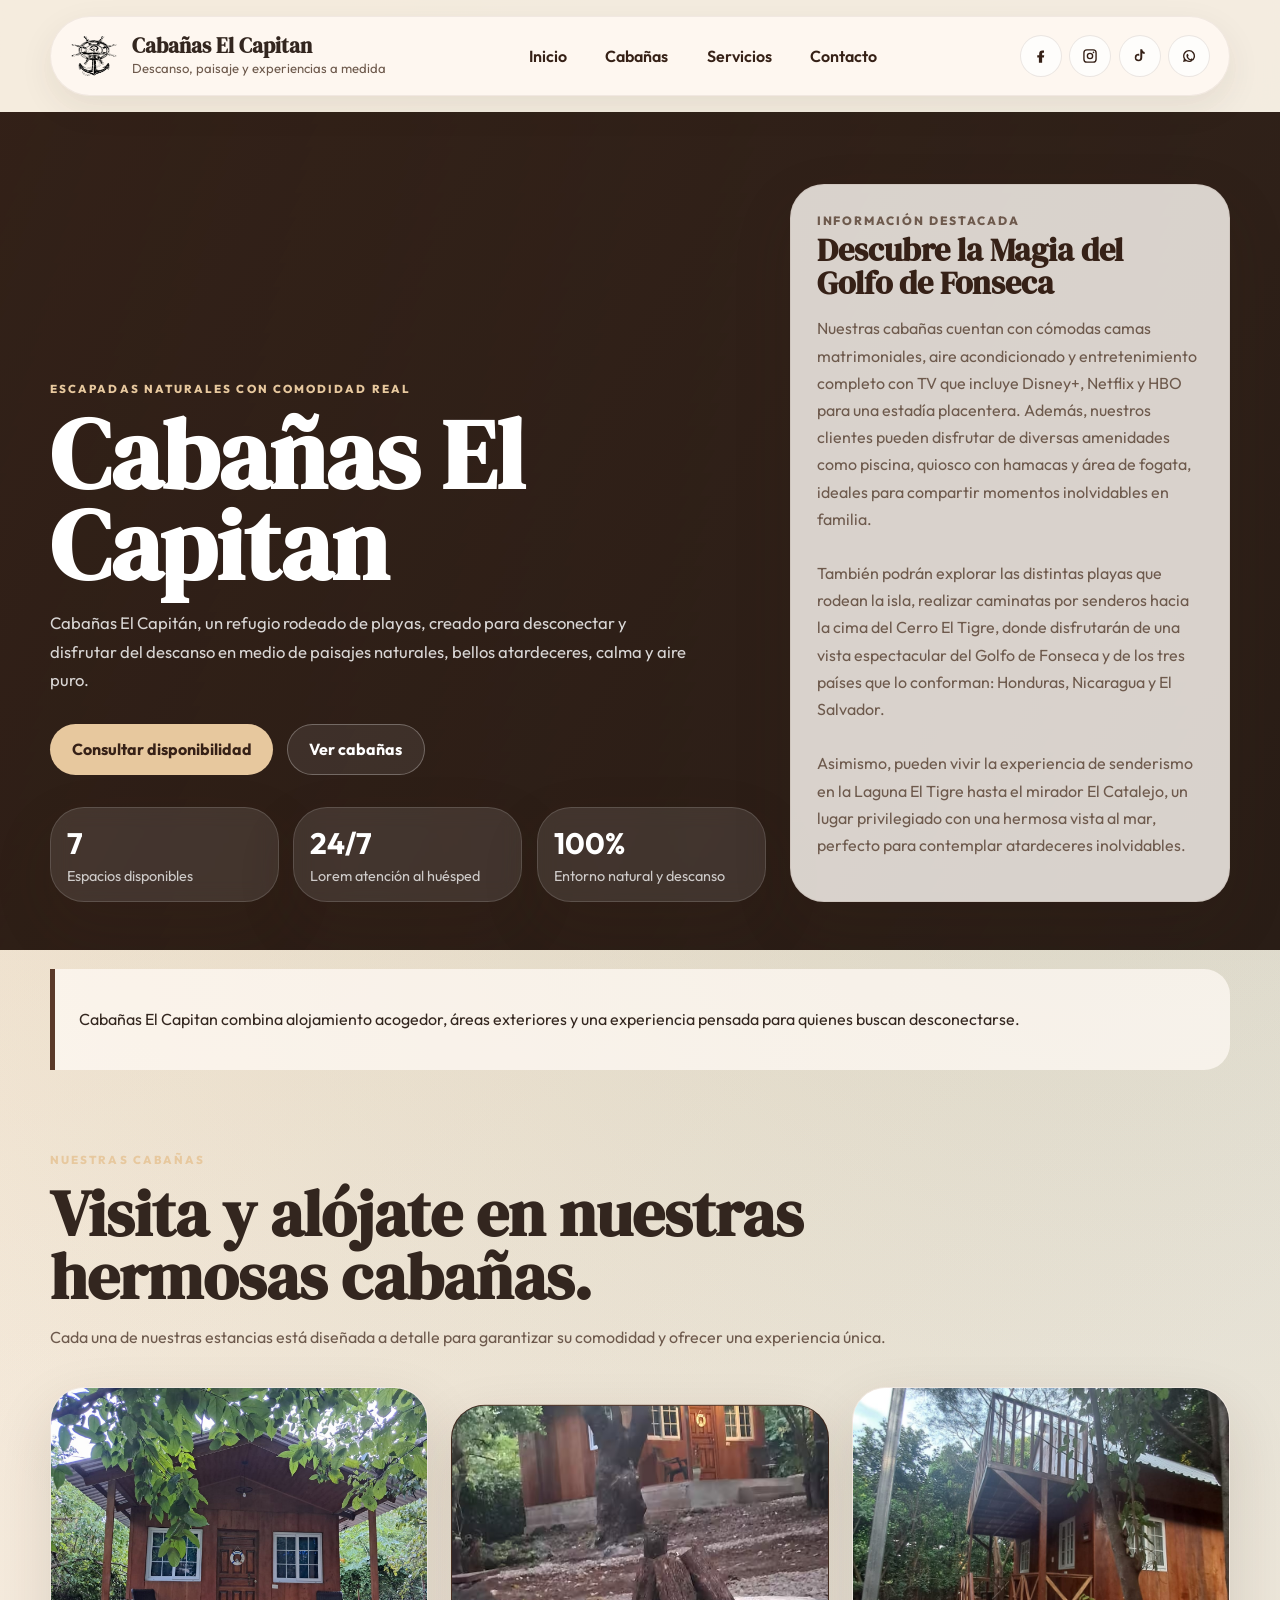
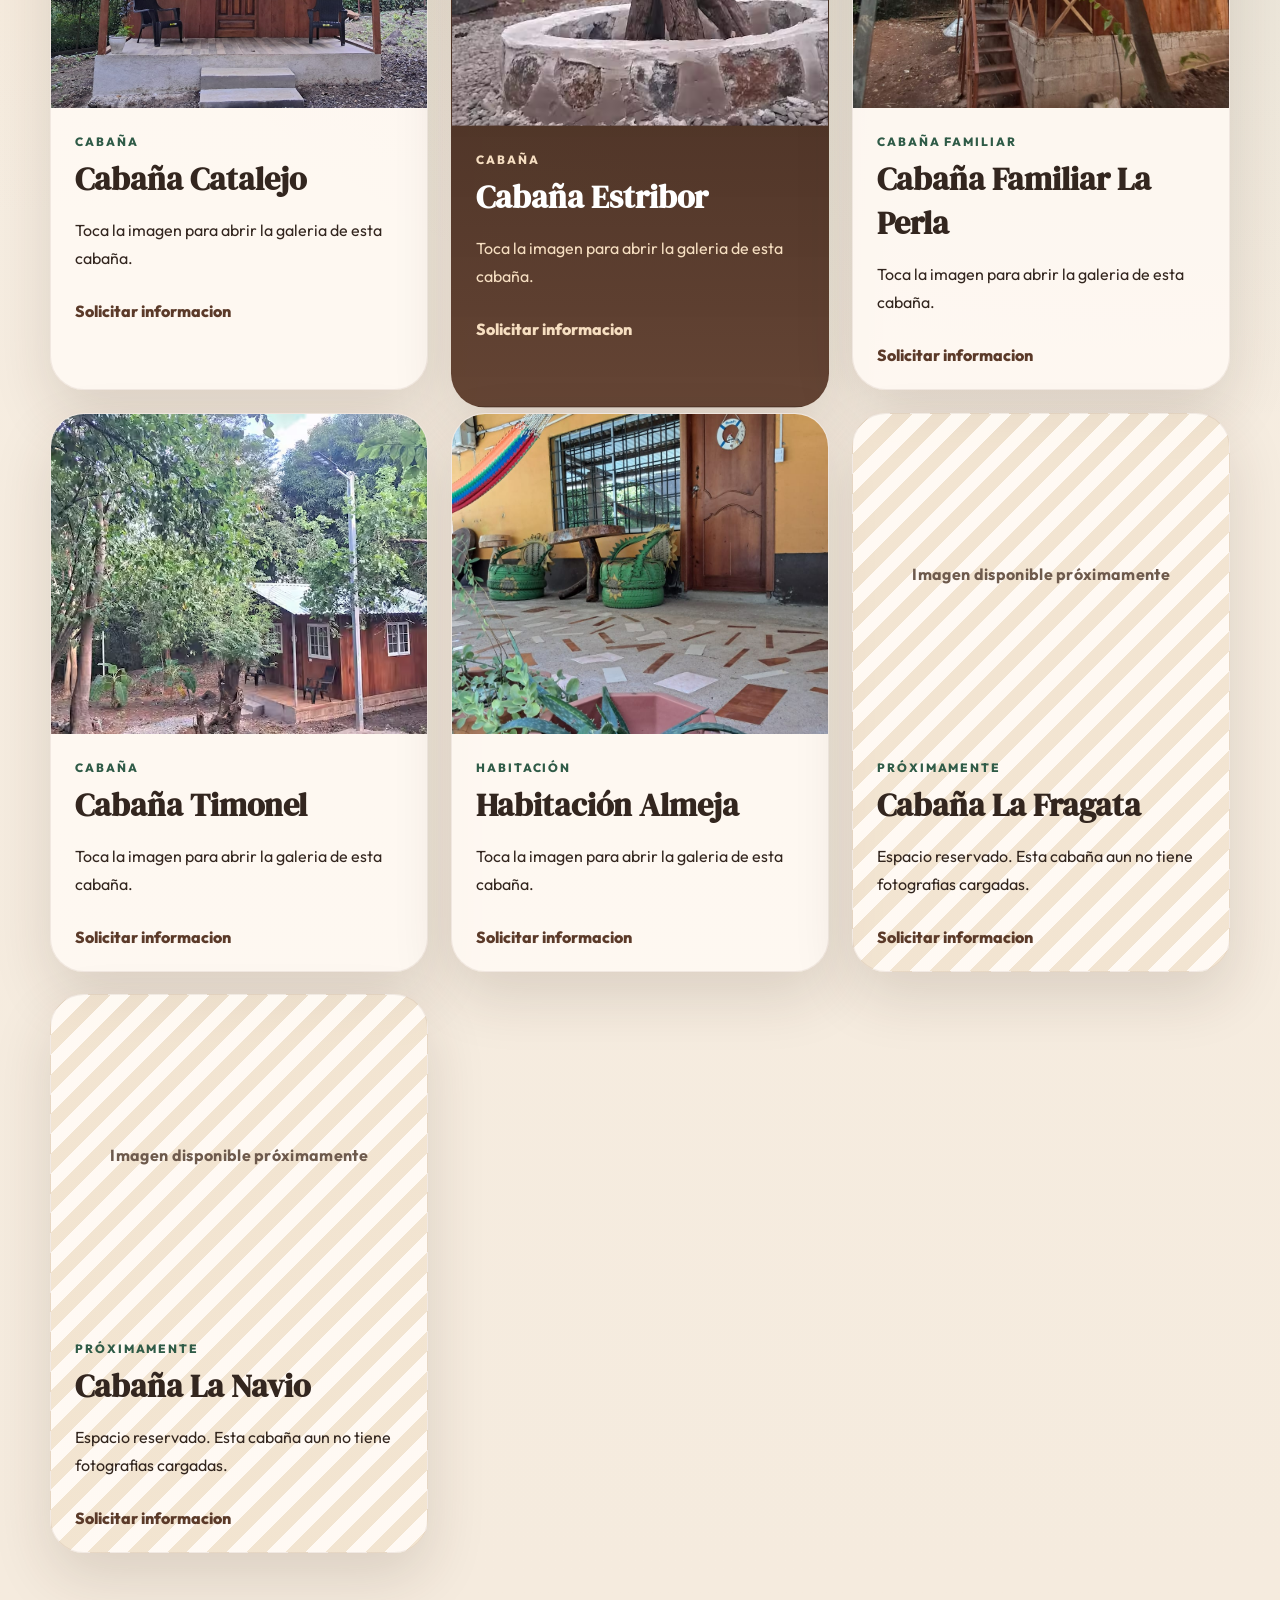
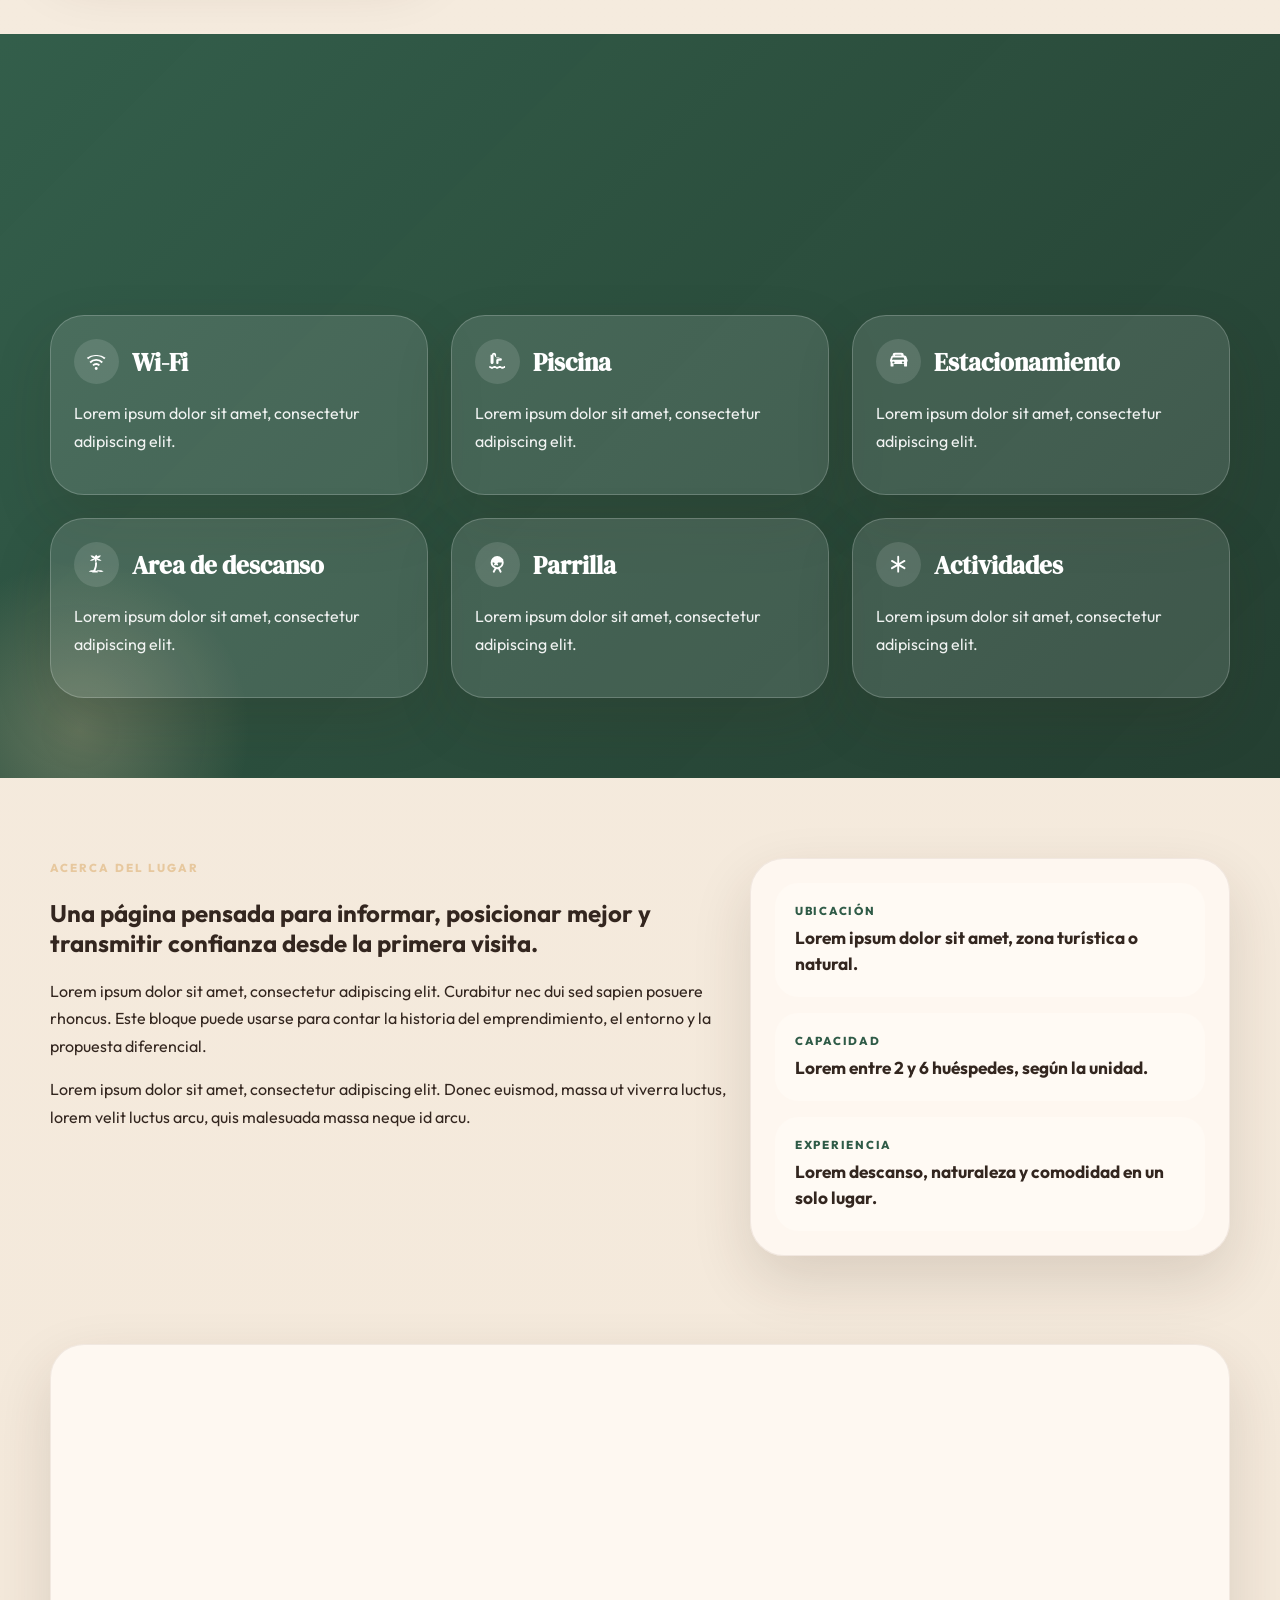
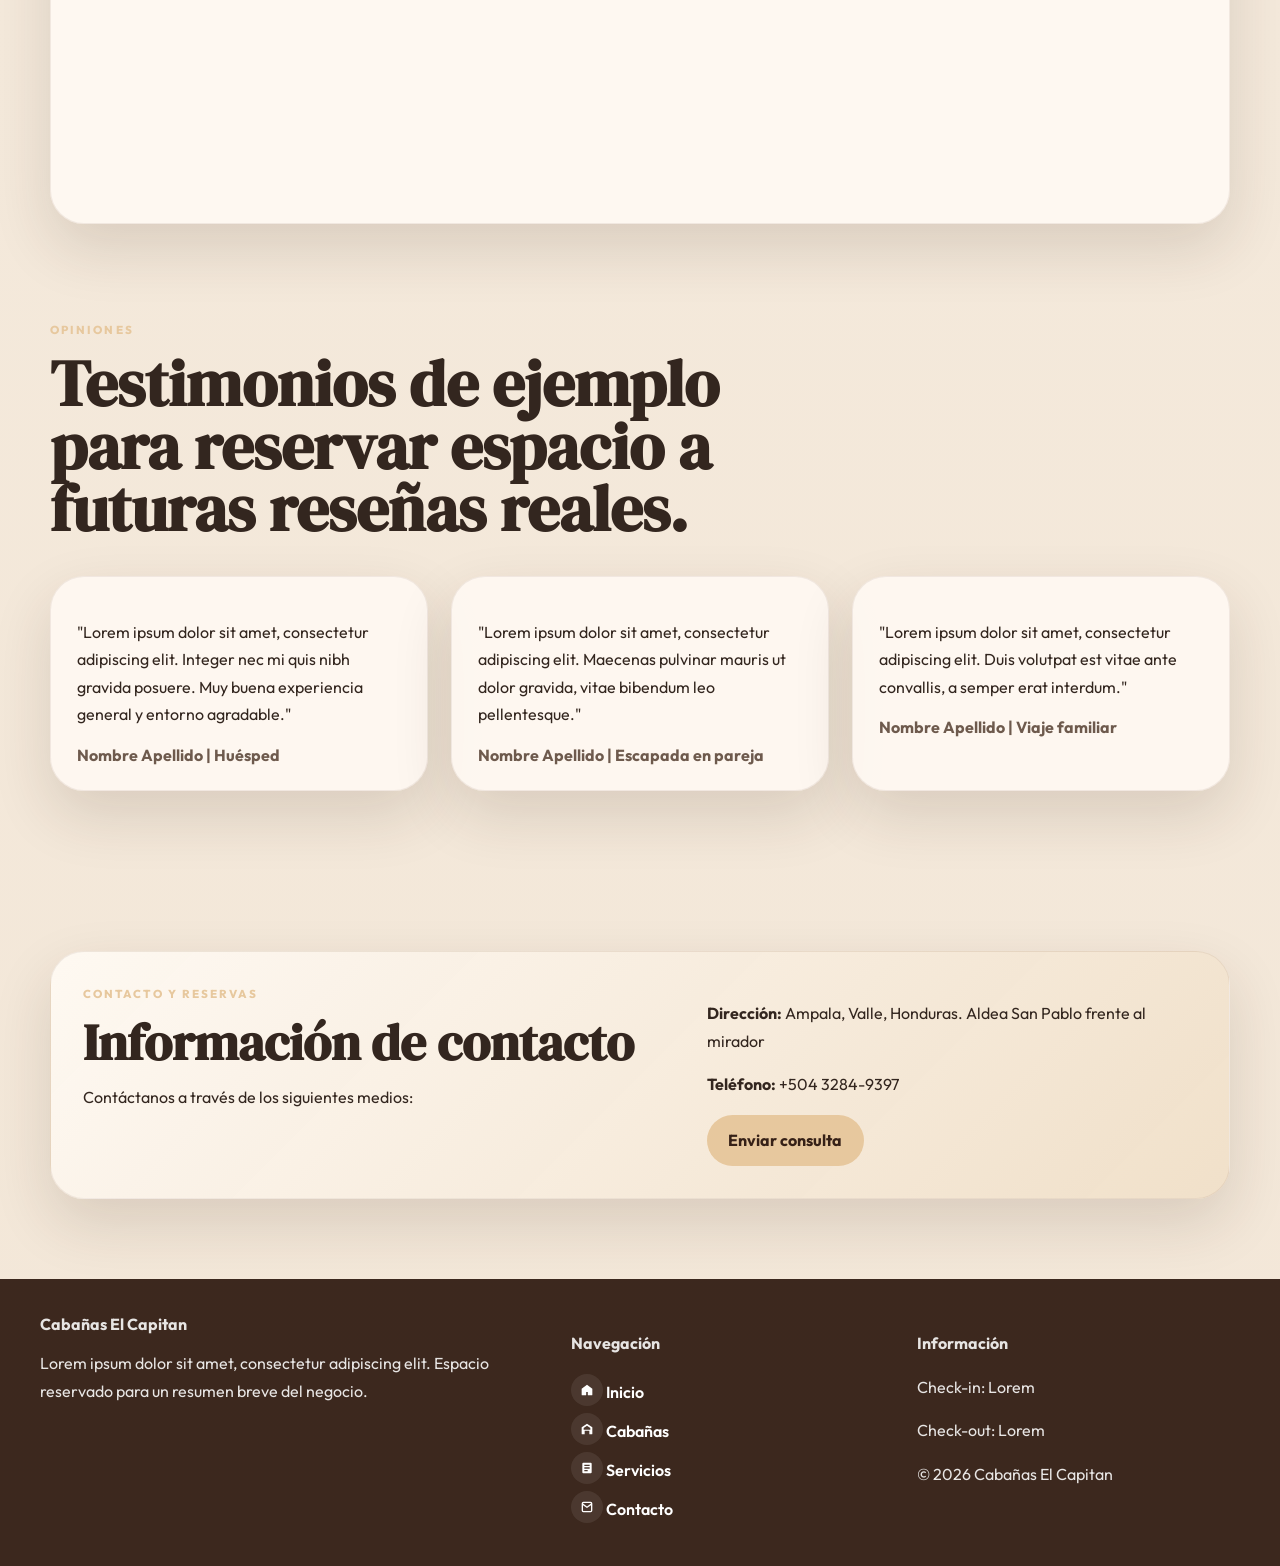
==== commit 30a4eba3: "actualizacion head y embed de video" ====
--- a/index.html
+++ b/index.html
@@ -1,59 +1,15 @@
 <!DOCTYPE html>
 <html lang="es">
 <head>
-    <meta charset="utf-8">
+    <meta charset="UTF-8">
     <meta name="viewport" content="width=device-width, initial-scale=1.0">
     <title>Cabañas El Capitan | Descanso en la Naturaleza</title>
     <meta name="description" content="Cabañas El Capitan ofrece una experiencia de descanso en la naturaleza con alojamiento acogedor, servicios esenciales y espacios pensados para escapadas en pareja, familia o amigos.">
-    <meta name="keywords" content="cabañas, alojamiento, turismo rural, amapala, Amapala, descanso, naturaleza, escapadas, Cabañas El Capitan">
-    <meta name="author" content="Cabañas El Capitan">
-    <meta name="robots" content="index, follow">
-    <meta property="og:type" content="website">
-    <meta property="og:title" content="Cabañas El Capitan | Descanso en la Naturaleza">
-    <meta property="og:description" content="Alojamiento informativo para un negocio de cabañas con espacios acogedores, servicios destacados y contacto directo.">
-    <meta property="og:image" content="https://picsum.photos/seed/capitan-og/1200/630">
-    <meta property="og:locale" content="es_ES">
-    <meta name="theme-color" content="#5b3a29">
-    <link rel="canonical" href="https://www.cabanaselcapitan.com/">
     <link rel="preconnect" href="https://fonts.googleapis.com">
     <link rel="preconnect" href="https://fonts.gstatic.com" crossorigin>
     <link href="https://fonts.googleapis.com/css2?family=Outfit:wght@400;500;600;700;800&family=DM+Serif+Display&display=swap" rel="stylesheet">
-    <link rel="stylesheet" href="styles.css?v=20260329-1">
-    <script type="application/ld+json">
-    {
-        "@context": "https://schema.org",
-        "@type": "LodgingBusiness",
-        "name": "Cabañas El Capitan",
-        "description": "Negocio de cabañas rodeado de naturaleza, pensado para escapadas de descanso y experiencias tranquilas.",
-        "image": "https://picsum.photos/seed/capitan-schema/1200/800",
-        "url": "https://www.cabanaselcapitan.com/",
-        "telephone": "+00 0000 0000",
-        "address": {
-            "@type": "PostalAddress",
-            "streetAddress": "Lorem ipsum dolor sit amet 123",
-            "addressLocality": "Lorem Ciudad",
-            "addressRegion": "Lorem Provincia",
-            "addressCountry": "AR"
-        },
-        "amenityFeature": [
-            {
-                "@type": "LocationFeatureSpecification",
-                "name": "Piscina",
-                "value": true
-            },
-            {
-                "@type": "LocationFeatureSpecification",
-                "name": "Wi-Fi",
-                "value": true
-            },
-            {
-                "@type": "LocationFeatureSpecification",
-                "name": "Estacionamiento",
-                "value": true
-            }
-        ]
-    }
-    </script>
+    <link rel="stylesheet" href="styles.css">
+    <script src="script.js"></script>
 </head>
 <body>
     <header class="site-header">
@@ -110,7 +66,7 @@
     <main>
         <section id="inicio" class="hero">
             <div class="hero-video-bg" aria-hidden="true">
-                <iframe src="https://player.vimeo.com/video/1178260135?background=1&autoplay=1&muted=1&loop=1&autopause=0&byline=0&title=0" frameborder="0" allow="autoplay; fullscreen; picture-in-picture" title="Video de fondo Cabañas El Capitan"></iframe>
+                <iframe src="https://player.vimeo.com/video/1178260135?title=0&byline=0&portrait=0&badge=0&autopause=0&player_id=0&app_id=58479" width="848" height="480" frameborder="0" allow="autoplay; fullscreen; picture-in-picture; clipboard-write; encrypted-media; web-share" referrerpolicy="strict-origin-when-cross-origin" title="WhatsApp Video 2026-03-29 at 3.20.01 PM"></iframe>
             </div>
             <div class="hero-overlay"></div>
             <div class="container hero-grid">
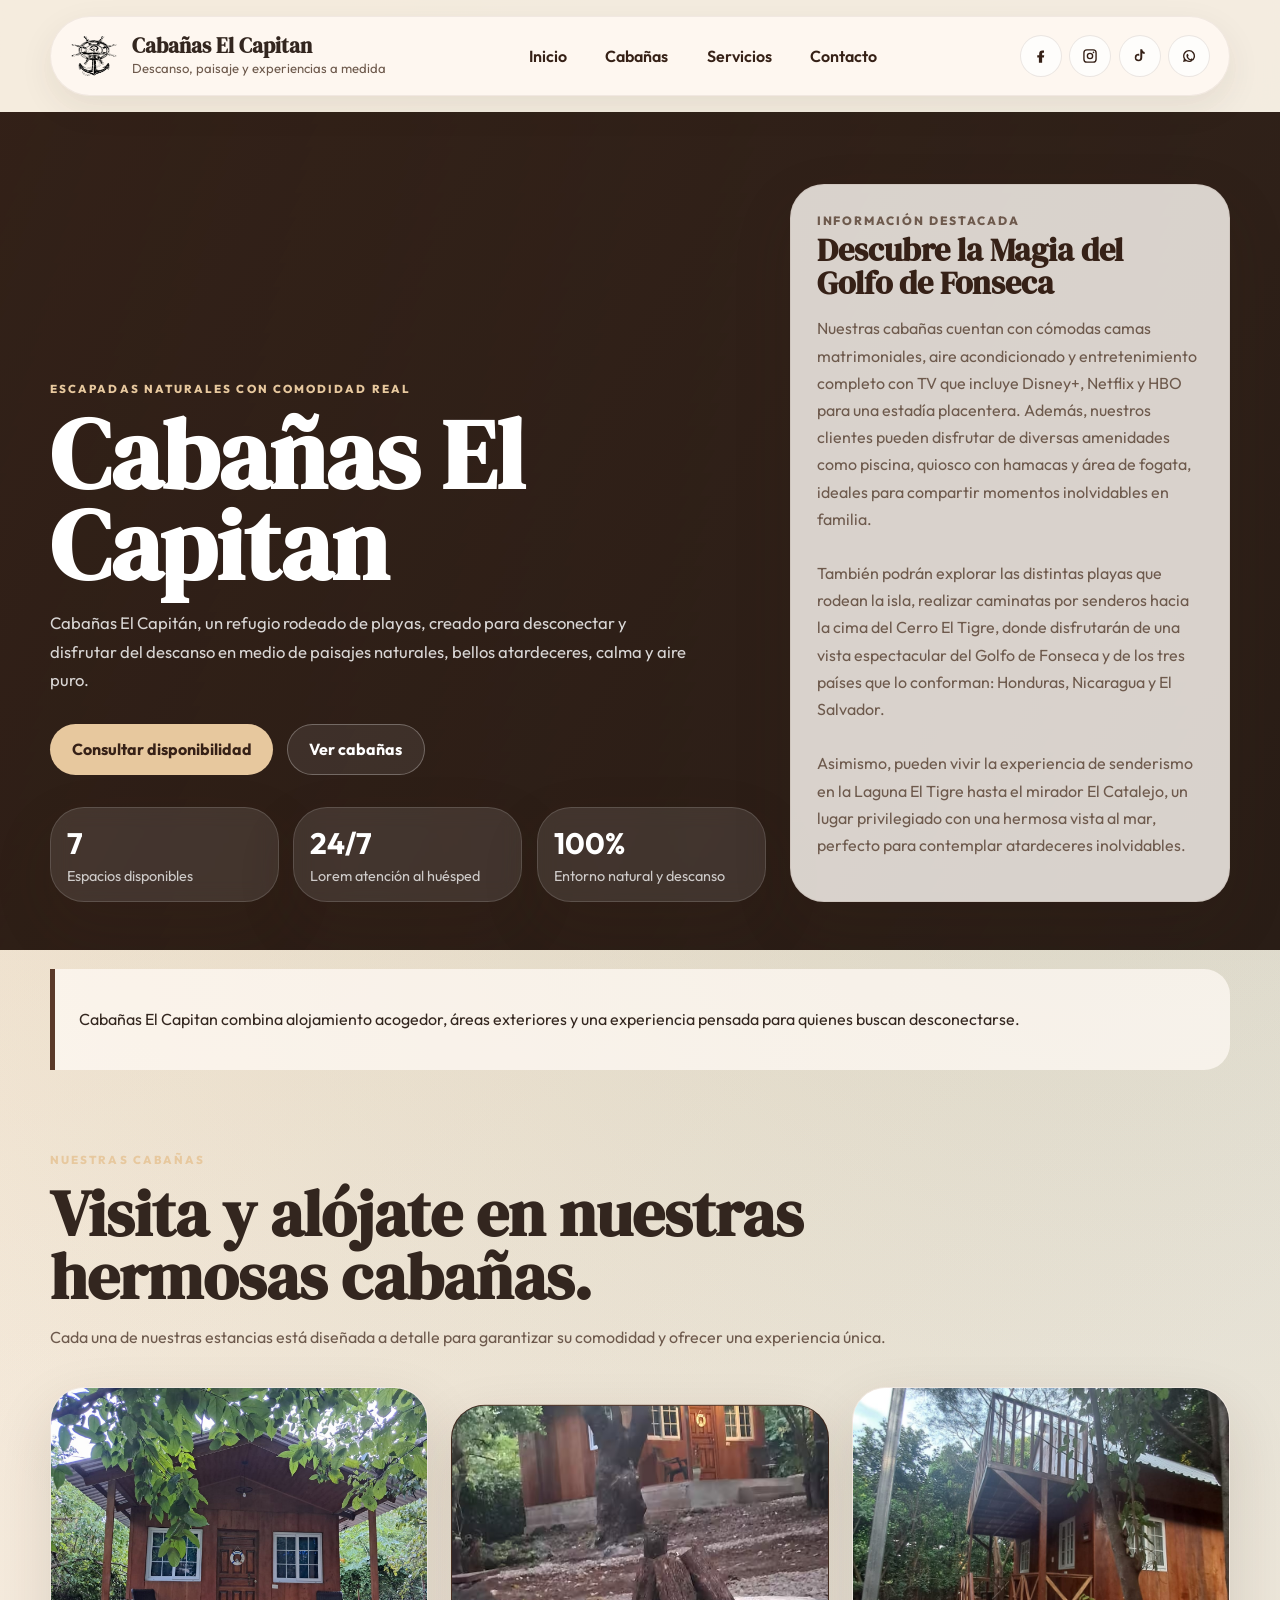
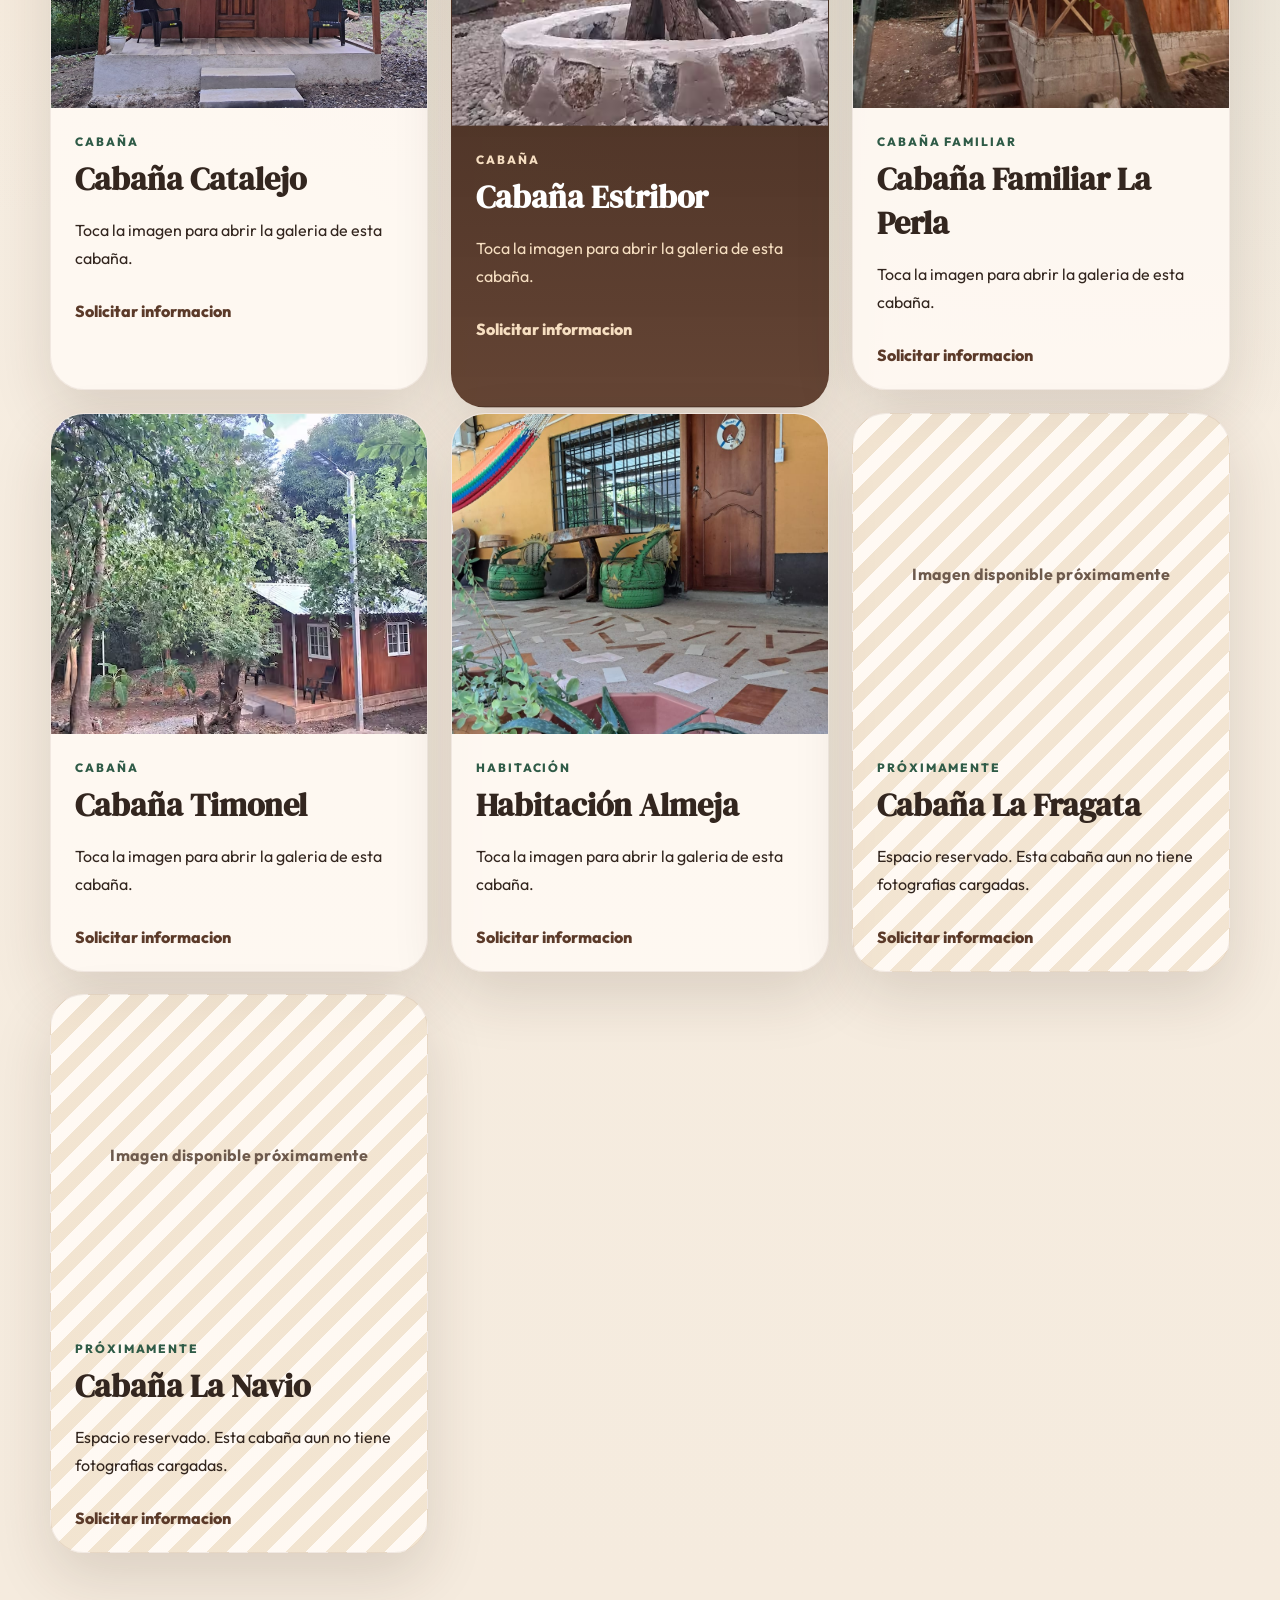
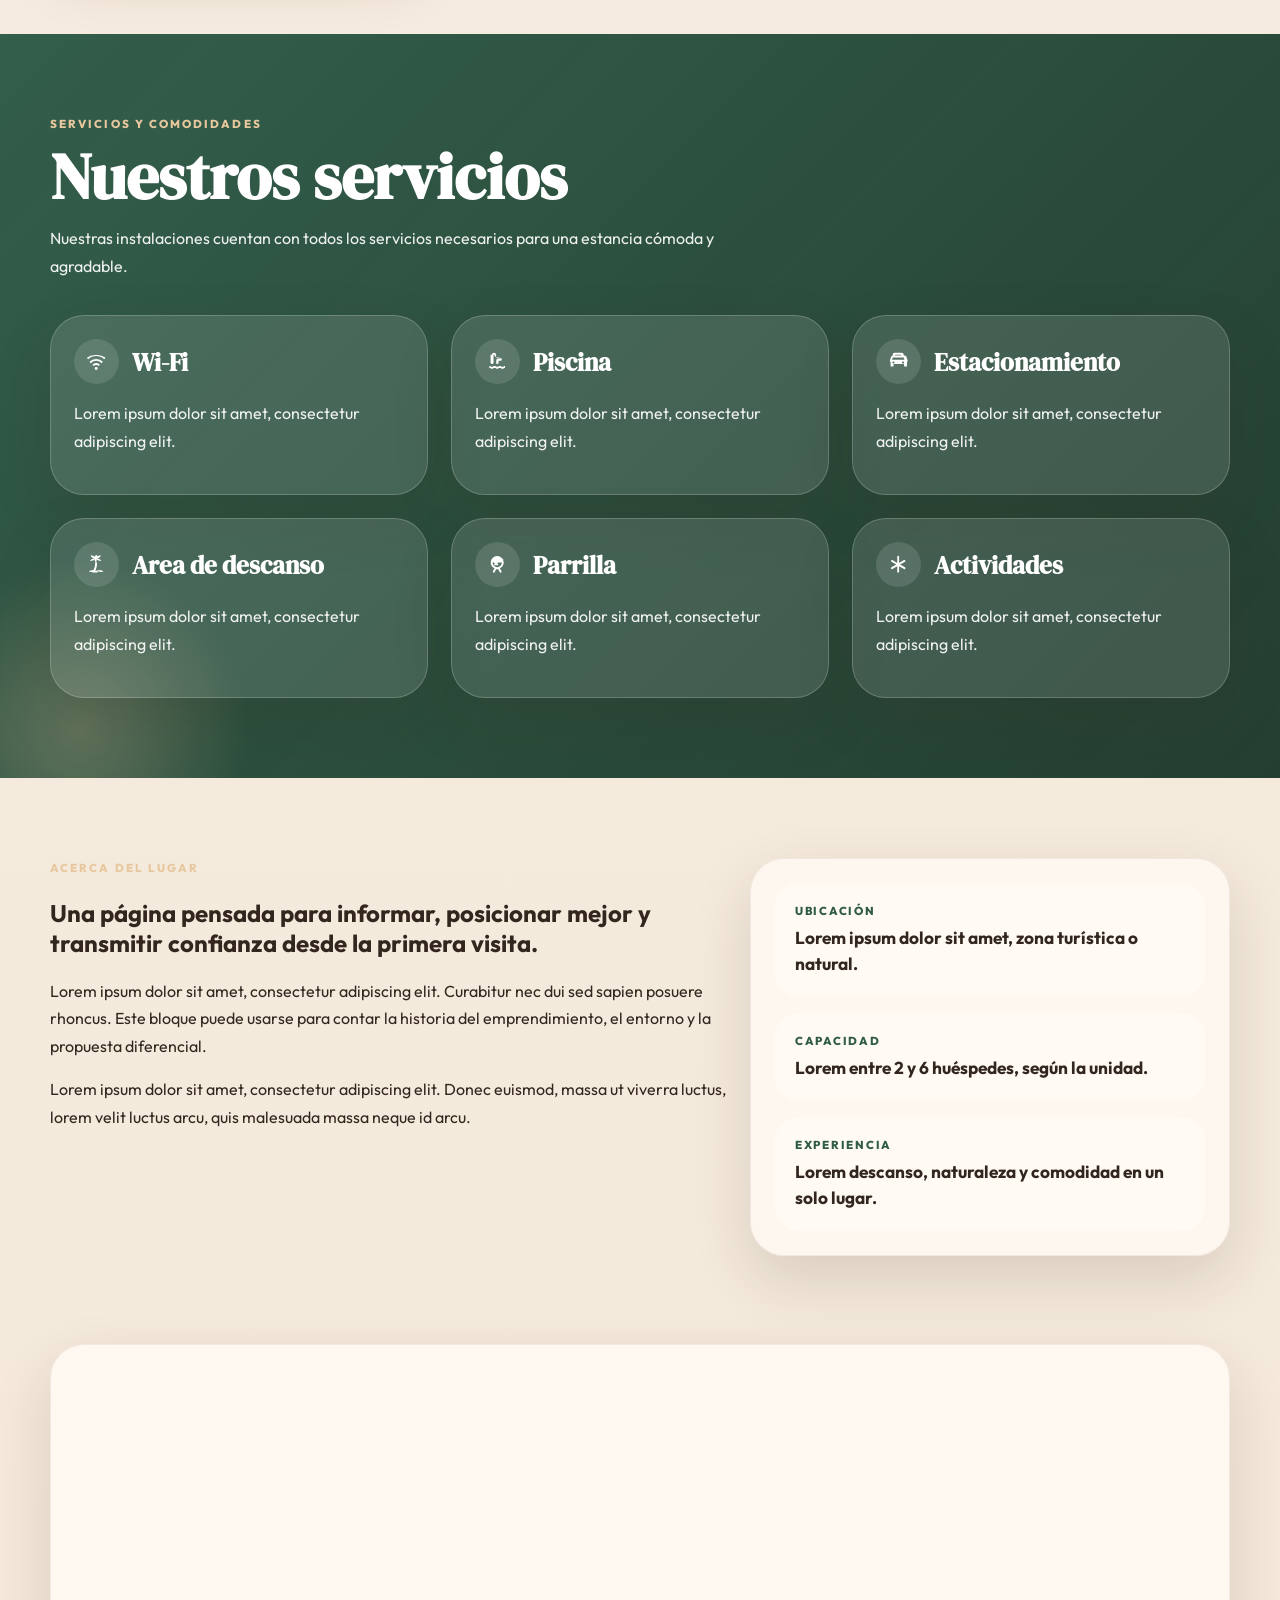
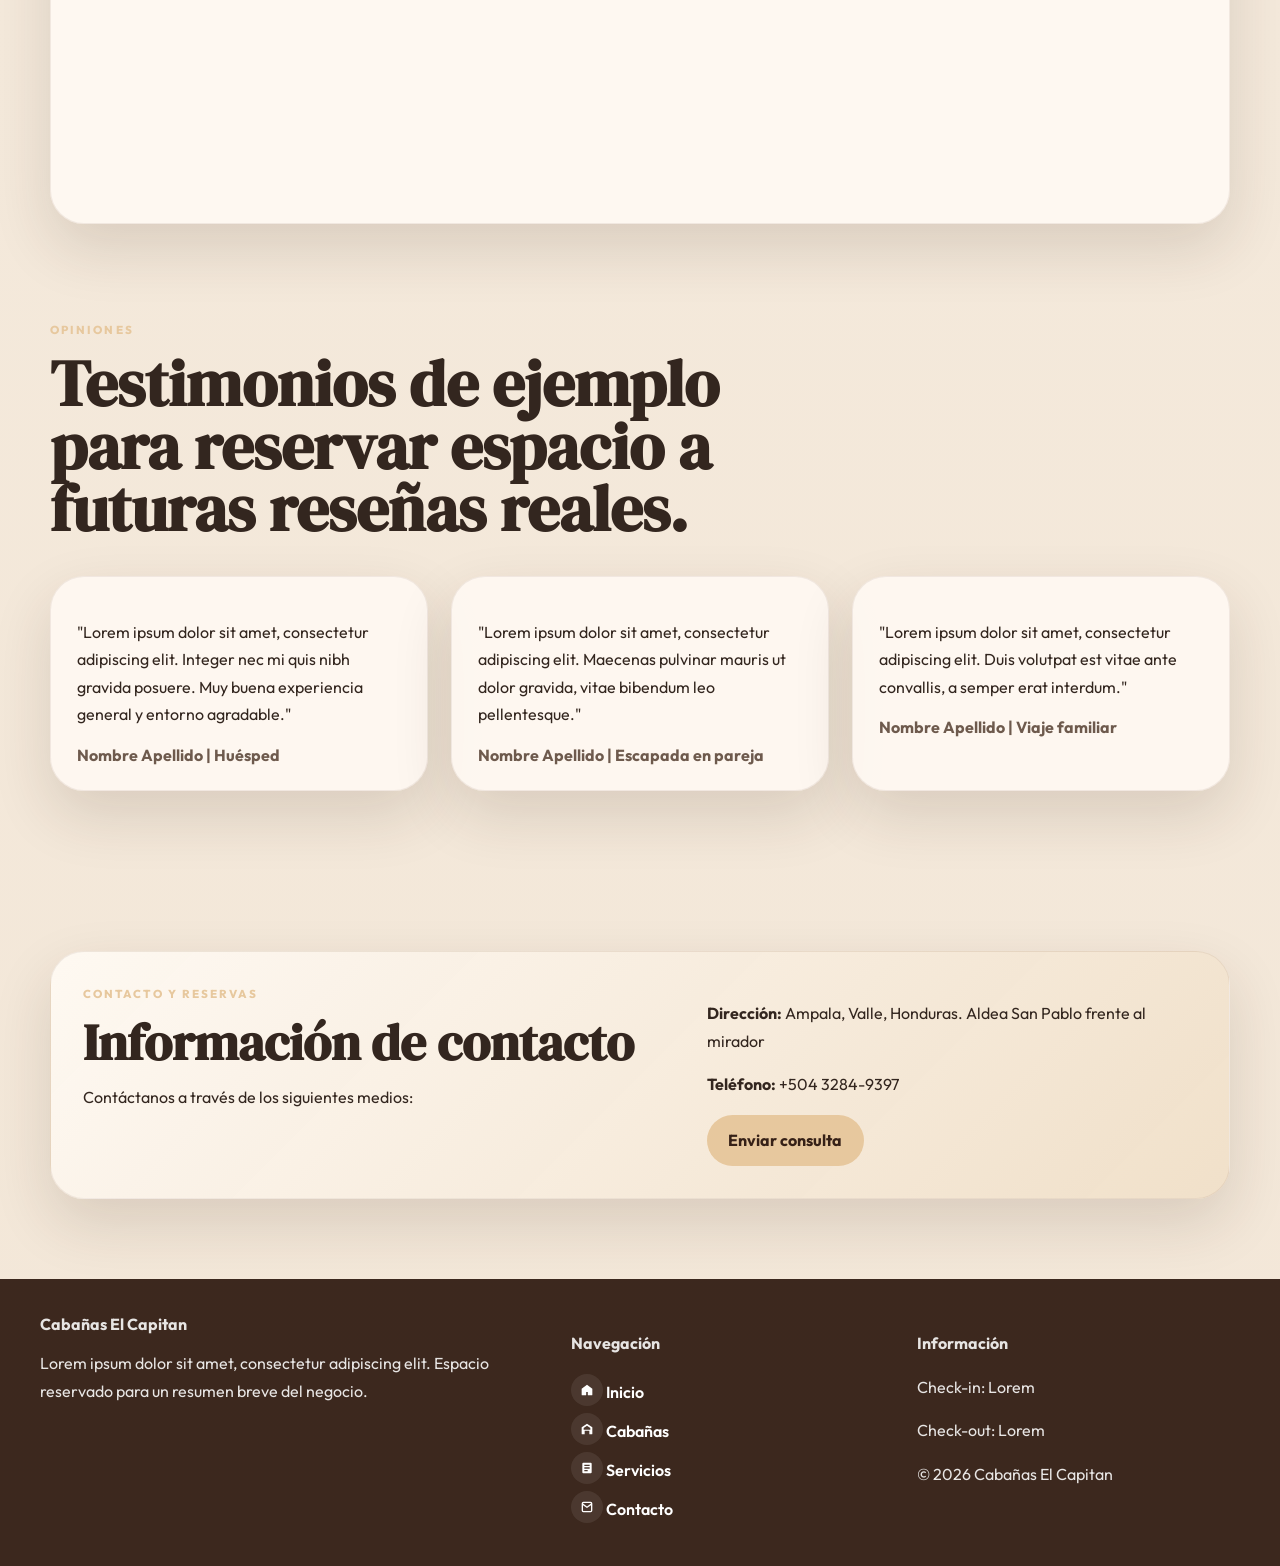
==== commit 8997c7aa: "autoplay del video embed" ====
--- a/index.html
+++ b/index.html
@@ -66,7 +66,7 @@
     <main>
         <section id="inicio" class="hero">
             <div class="hero-video-bg" aria-hidden="true">
-                <iframe src="https://player.vimeo.com/video/1178260135?title=0&byline=0&portrait=0&badge=0&autopause=0&player_id=0&app_id=58479" width="848" height="480" frameborder="0" allow="autoplay; fullscreen; picture-in-picture; clipboard-write; encrypted-media; web-share" referrerpolicy="strict-origin-when-cross-origin" title="WhatsApp Video 2026-03-29 at 3.20.01 PM"></iframe>
+                <iframe src="https://player.vimeo.com/video/1178260135?autoplay=1&muted=1&loop=1&title=0&byline=0&portrait=0&badge=0&autopause=0&player_id=0&app_id=58479" width="848" height="480" frameborder="0" allow="autoplay; fullscreen; picture-in-picture; clipboard-write; encrypted-media; web-share" referrerpolicy="strict-origin-when-cross-origin" title="WhatsApp Video 2026-03-29 at 3.20.01 PM"></iframe>
             </div>
             <div class="hero-overlay"></div>
             <div class="container hero-grid">
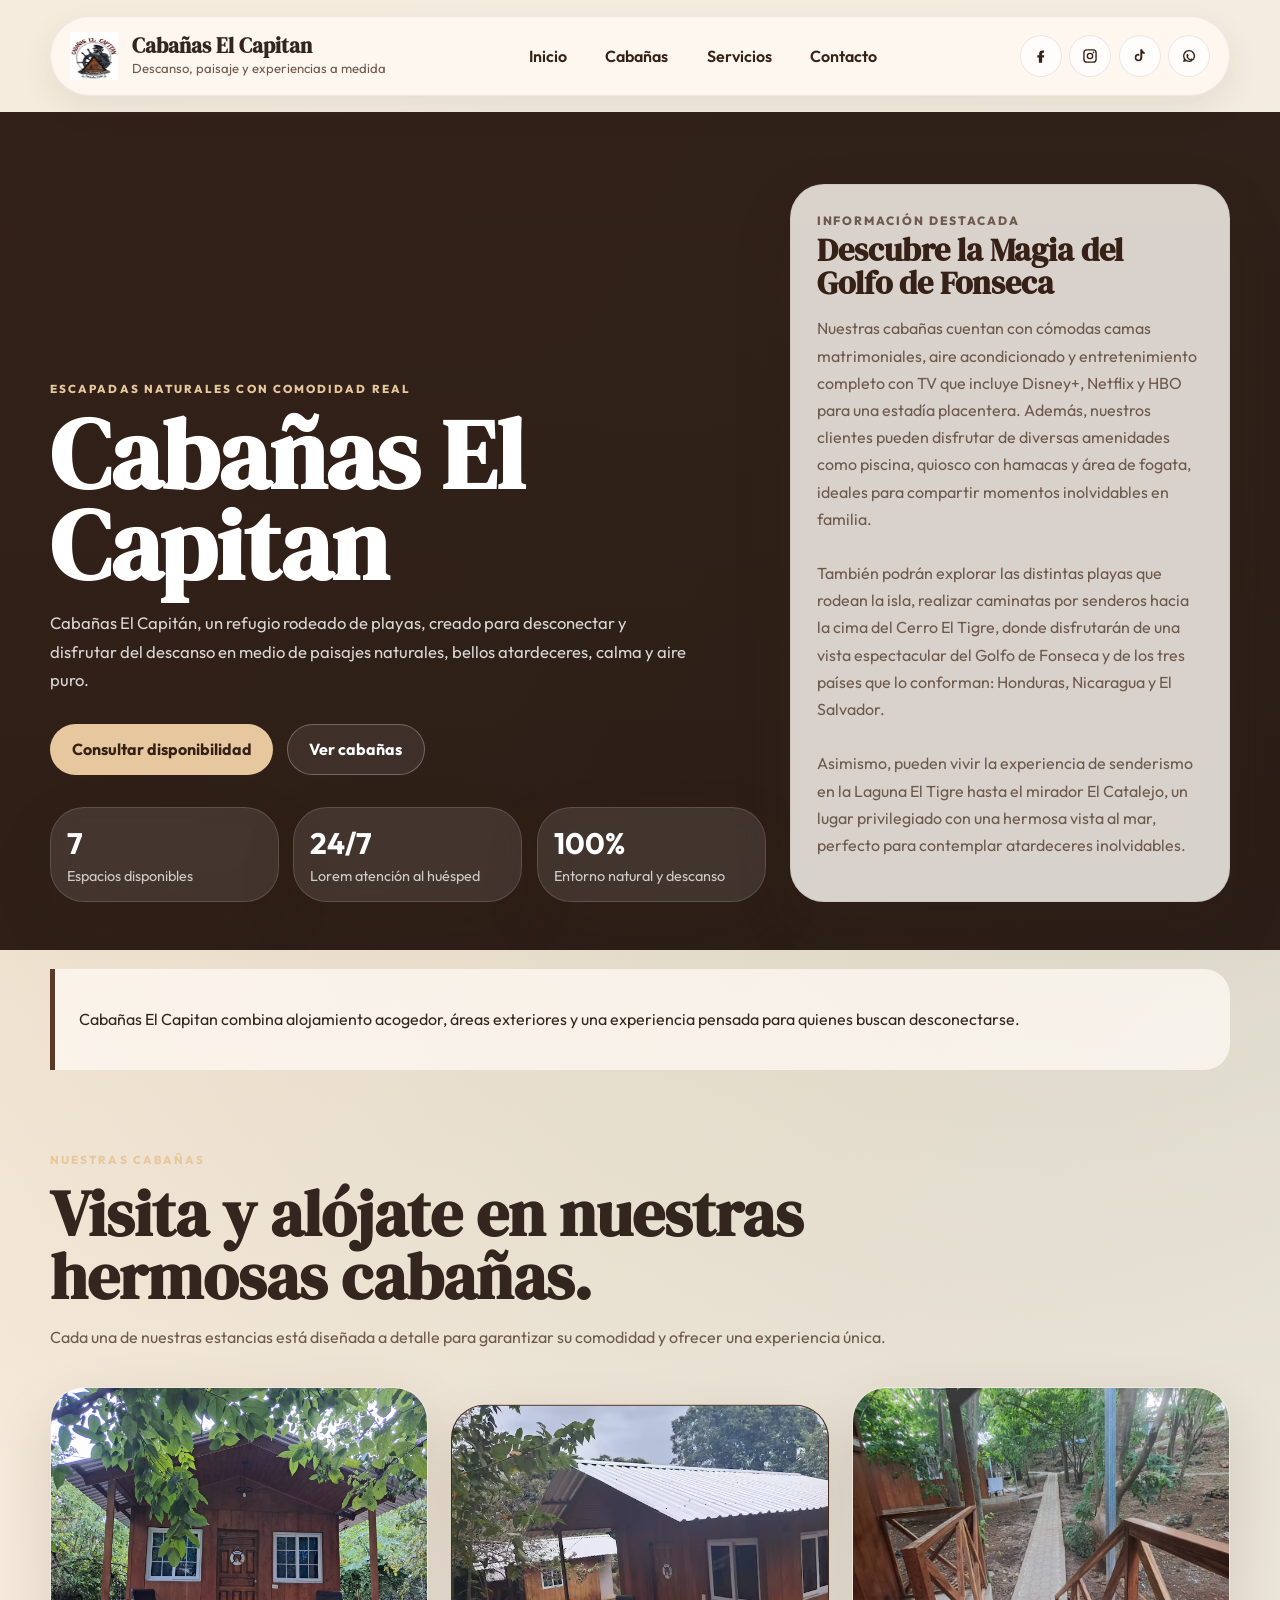
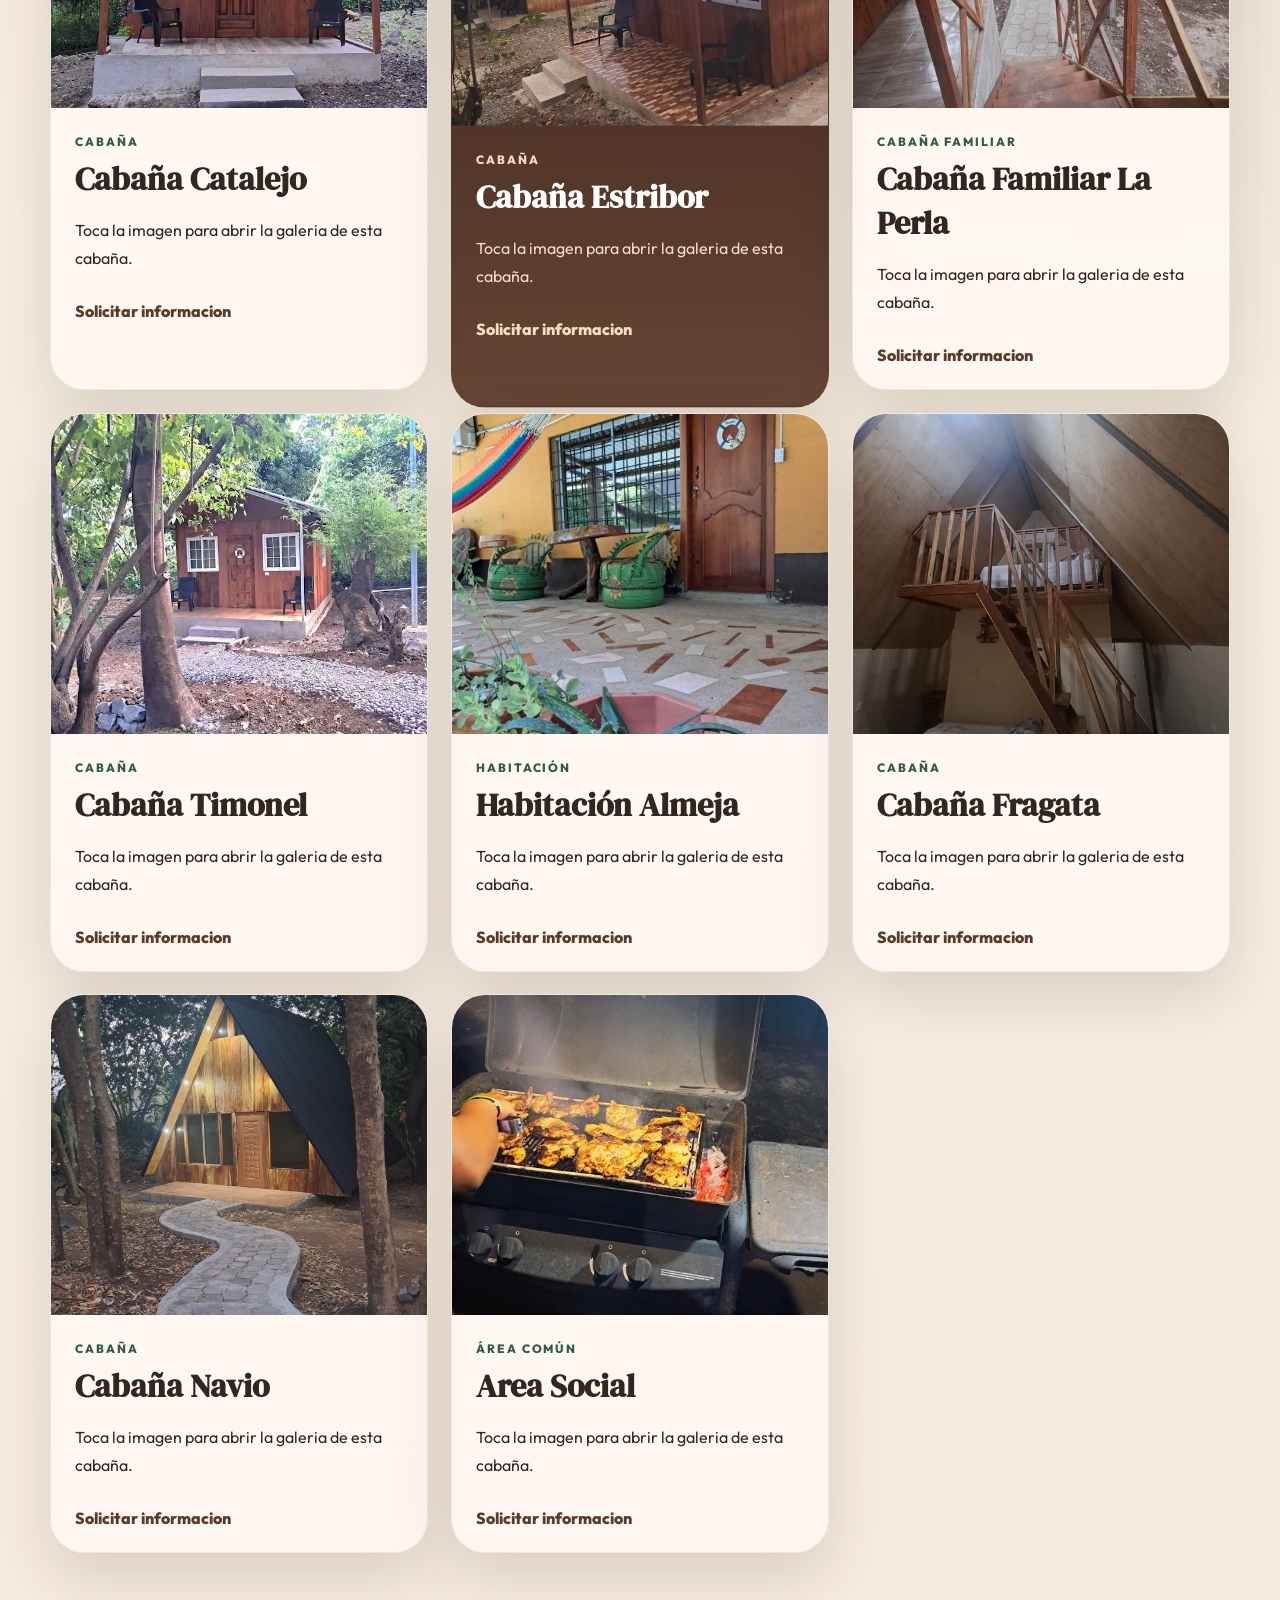
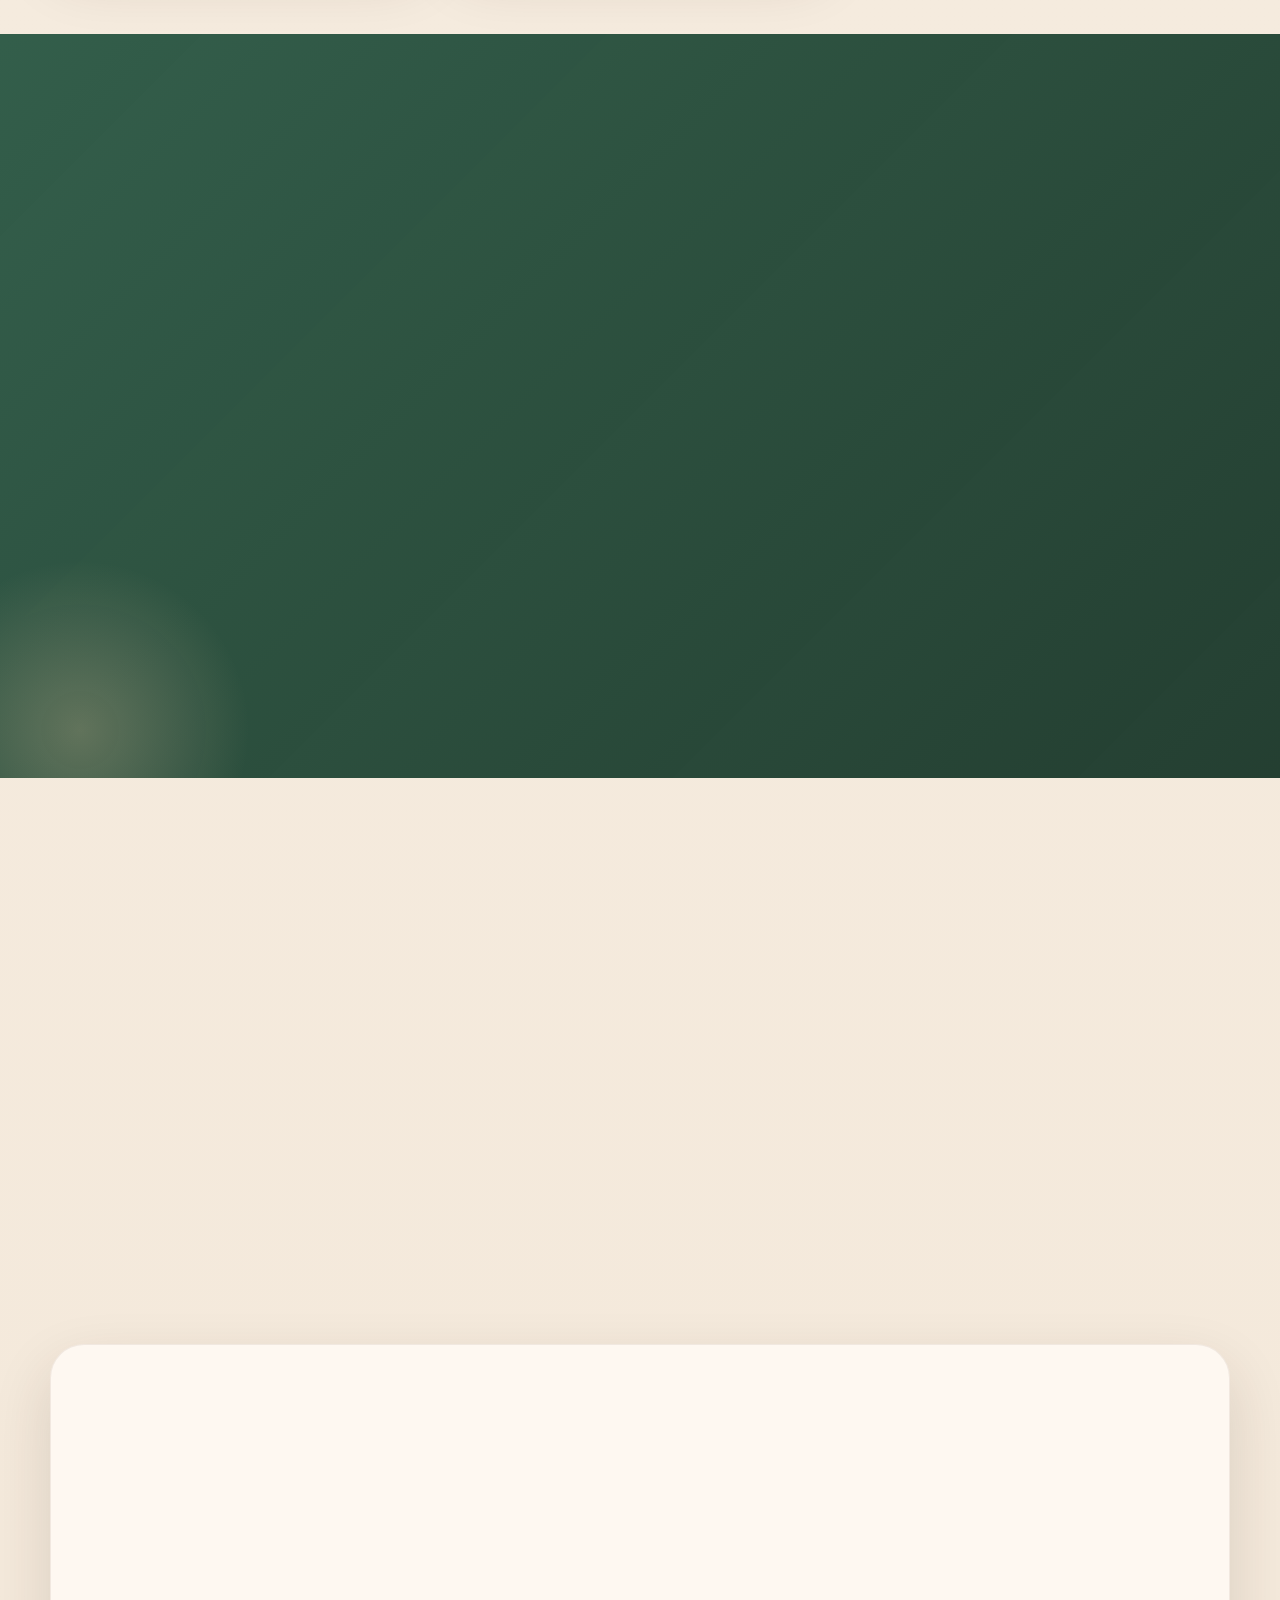
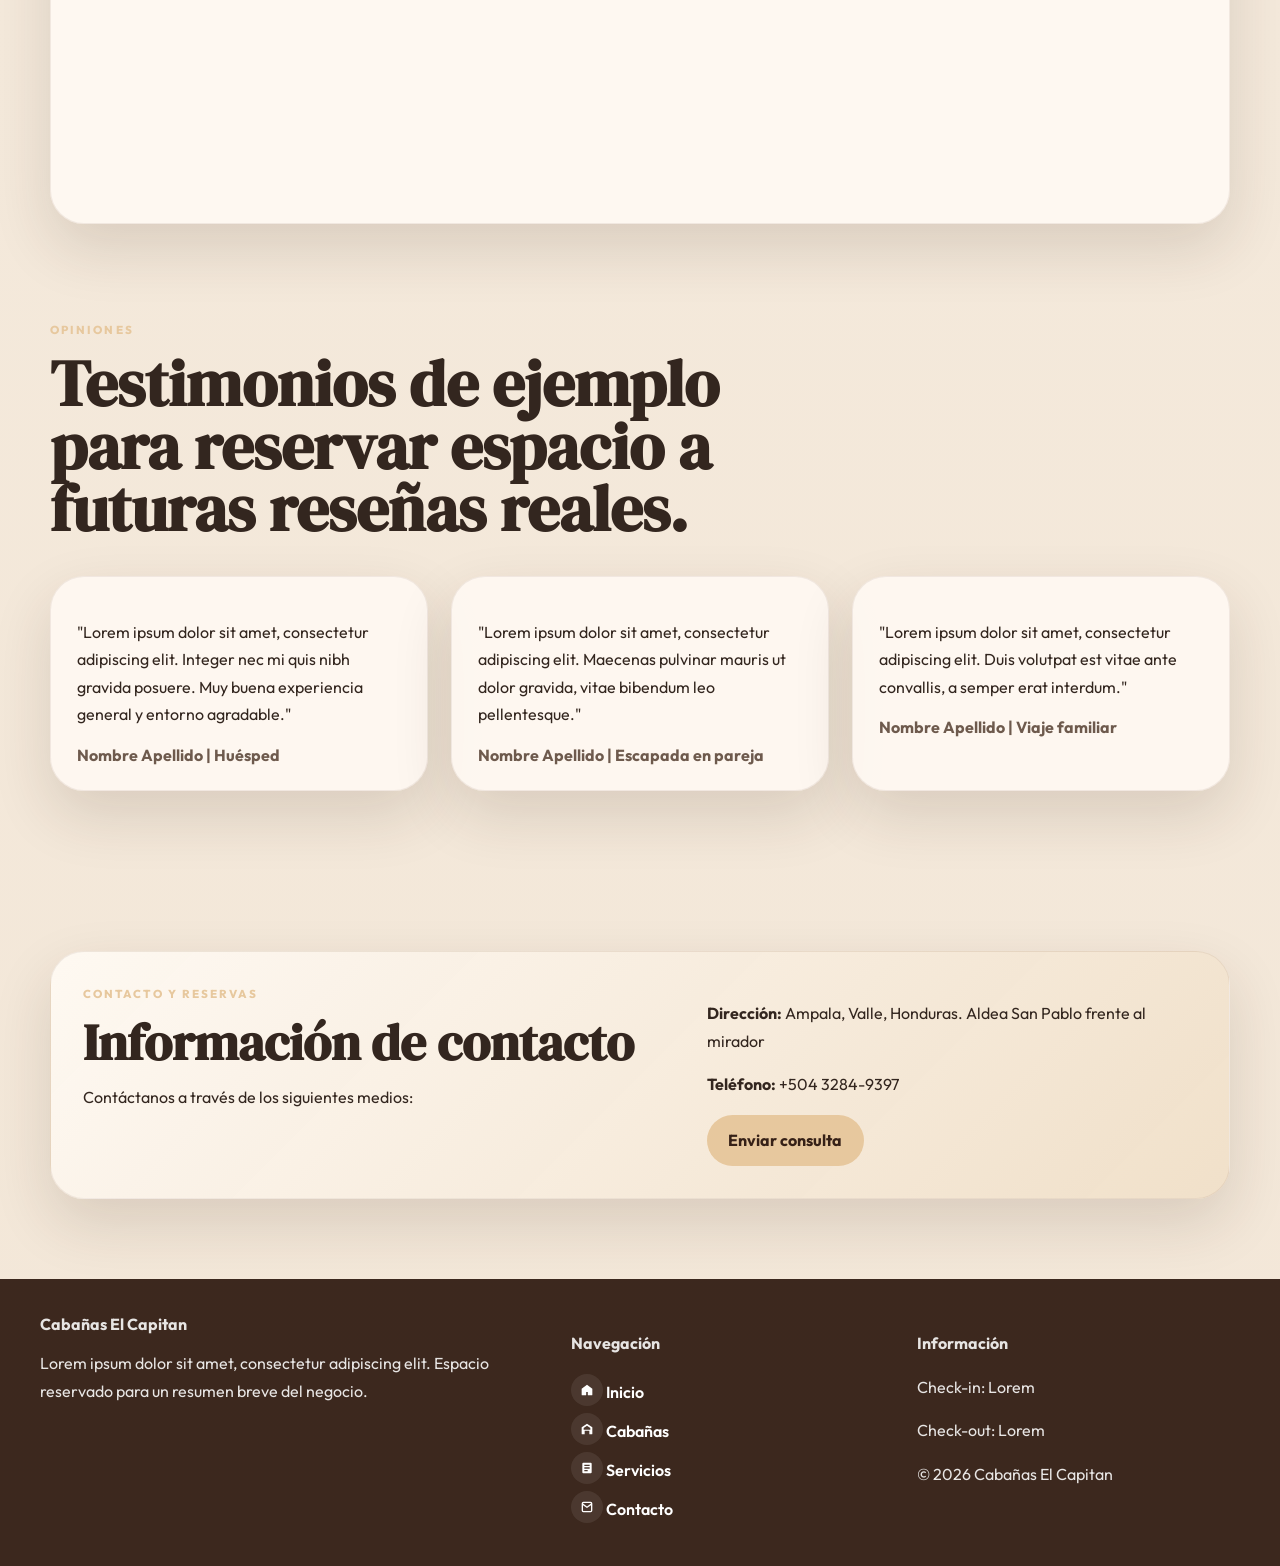
==== commit 7c54b4d2: "logo" ====
--- a/index.html
+++ b/index.html
@@ -15,7 +15,7 @@
     <header class="site-header">
         <div class="container header-row">
             <a class="brand" href="#inicio" aria-label="Ir al inicio de Cabañas El Capitan">
-                <img src="img/logo/width_533.webp" width="48" height="48" alt="Logo de Cabañas El Capitan">
+                <img src="img/logo/logo1.jpeg" width="48" height="48" alt="Logo de Cabañas El Capitan">
                 <span>
                     <strong>Cabañas El Capitan</strong>
                     <small>Descanso, paisaje y experiencias a medida</small>
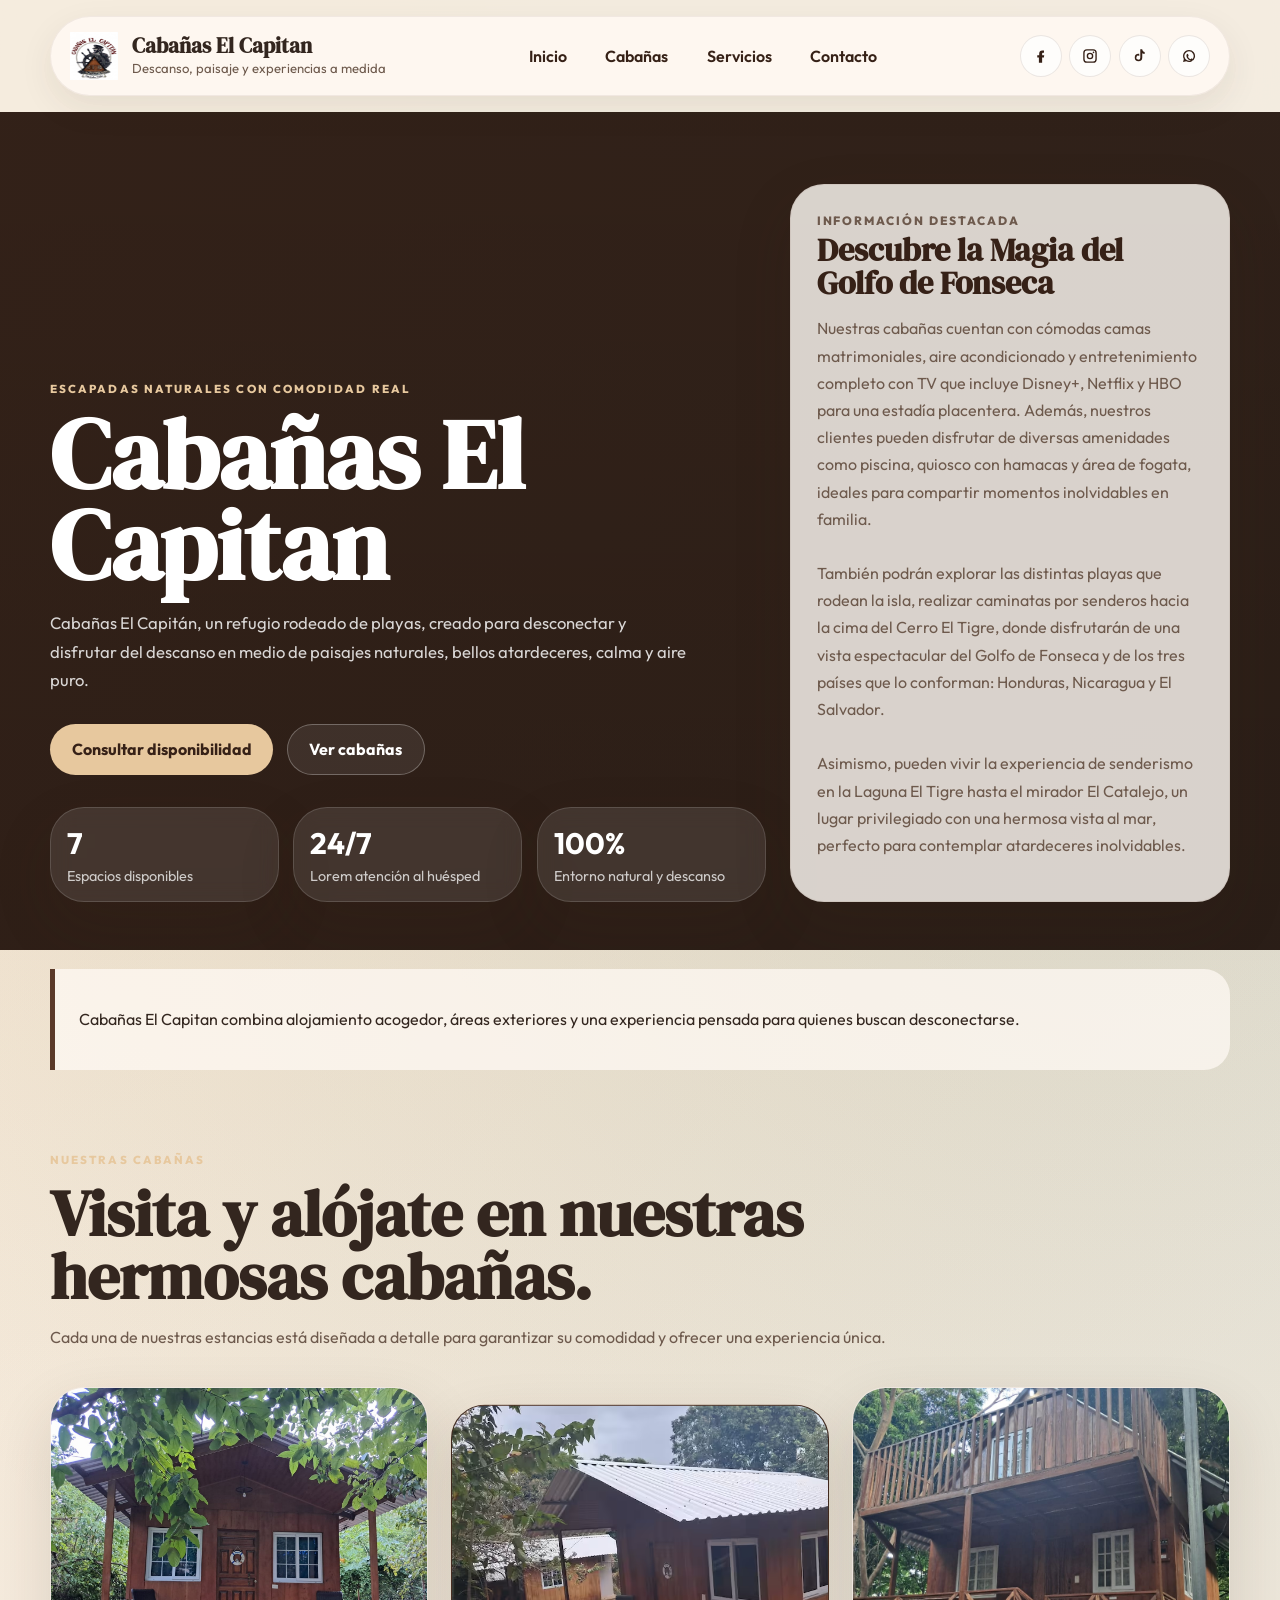
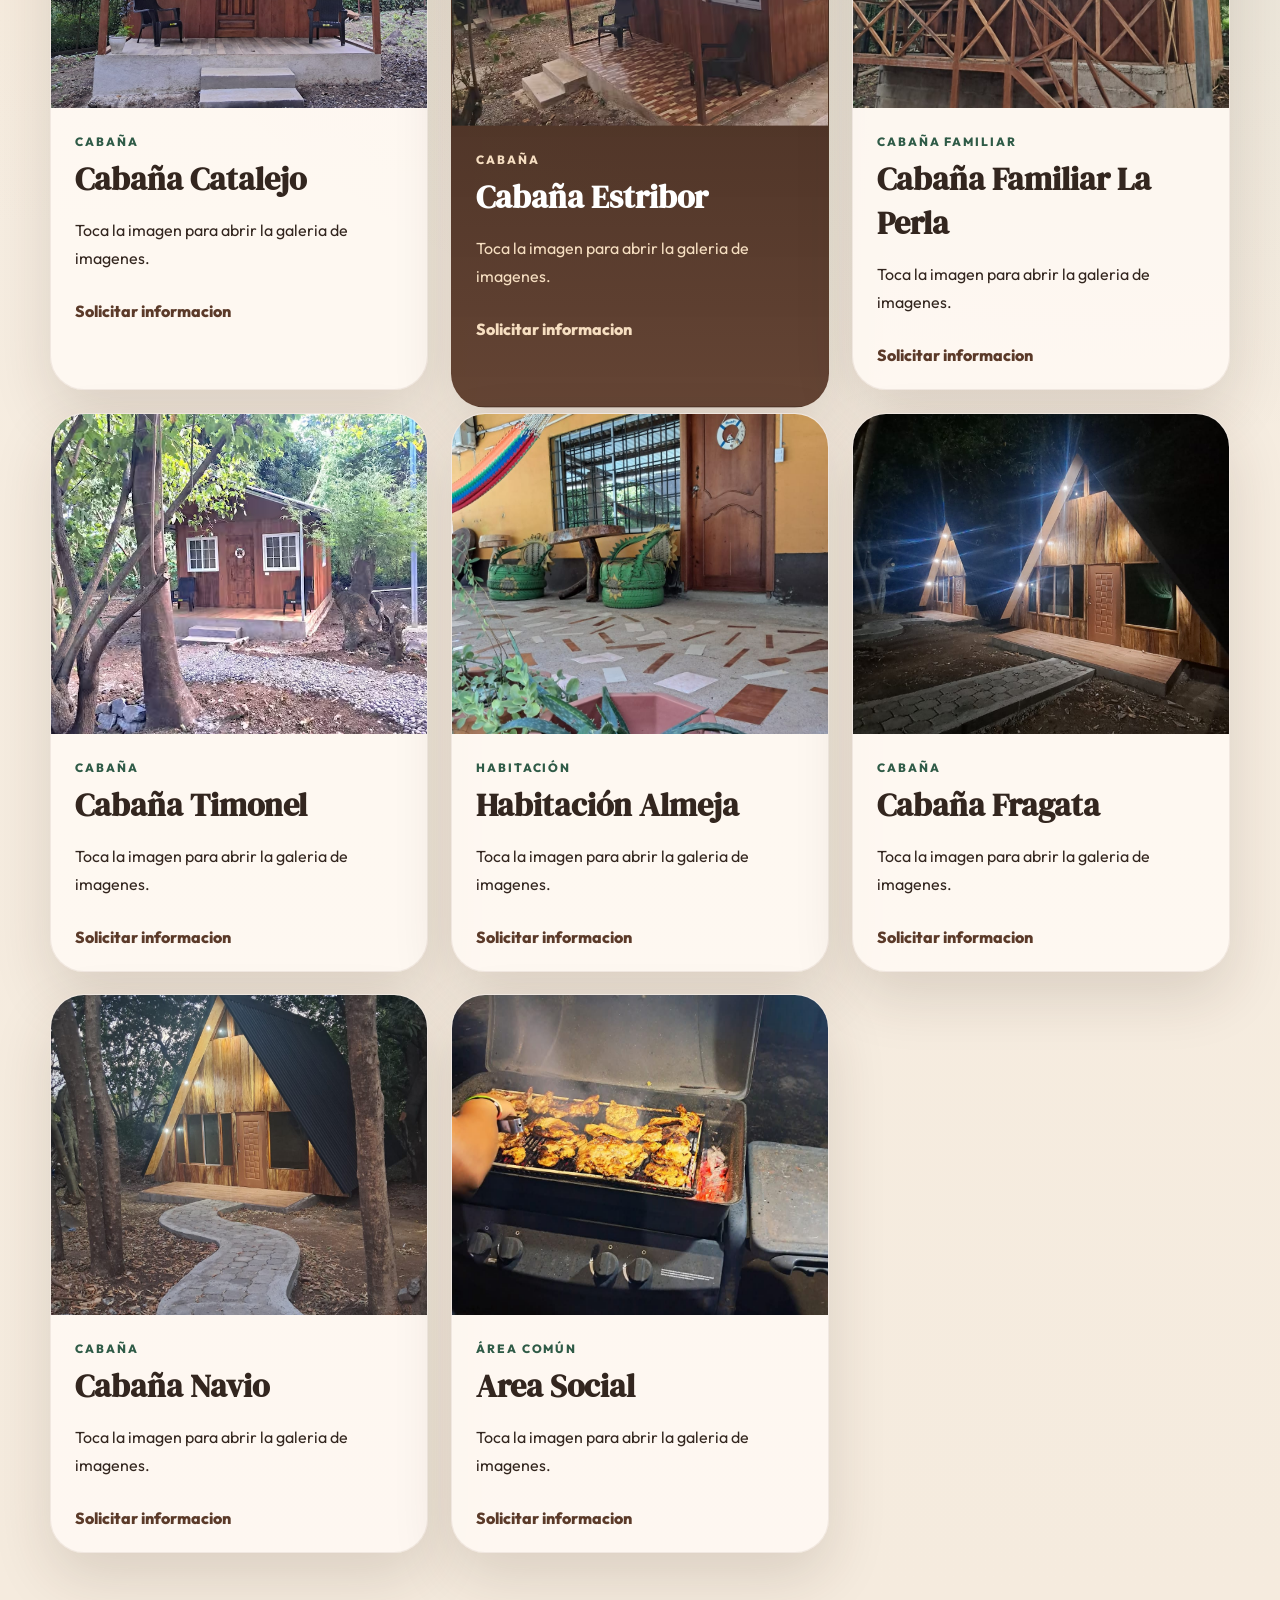
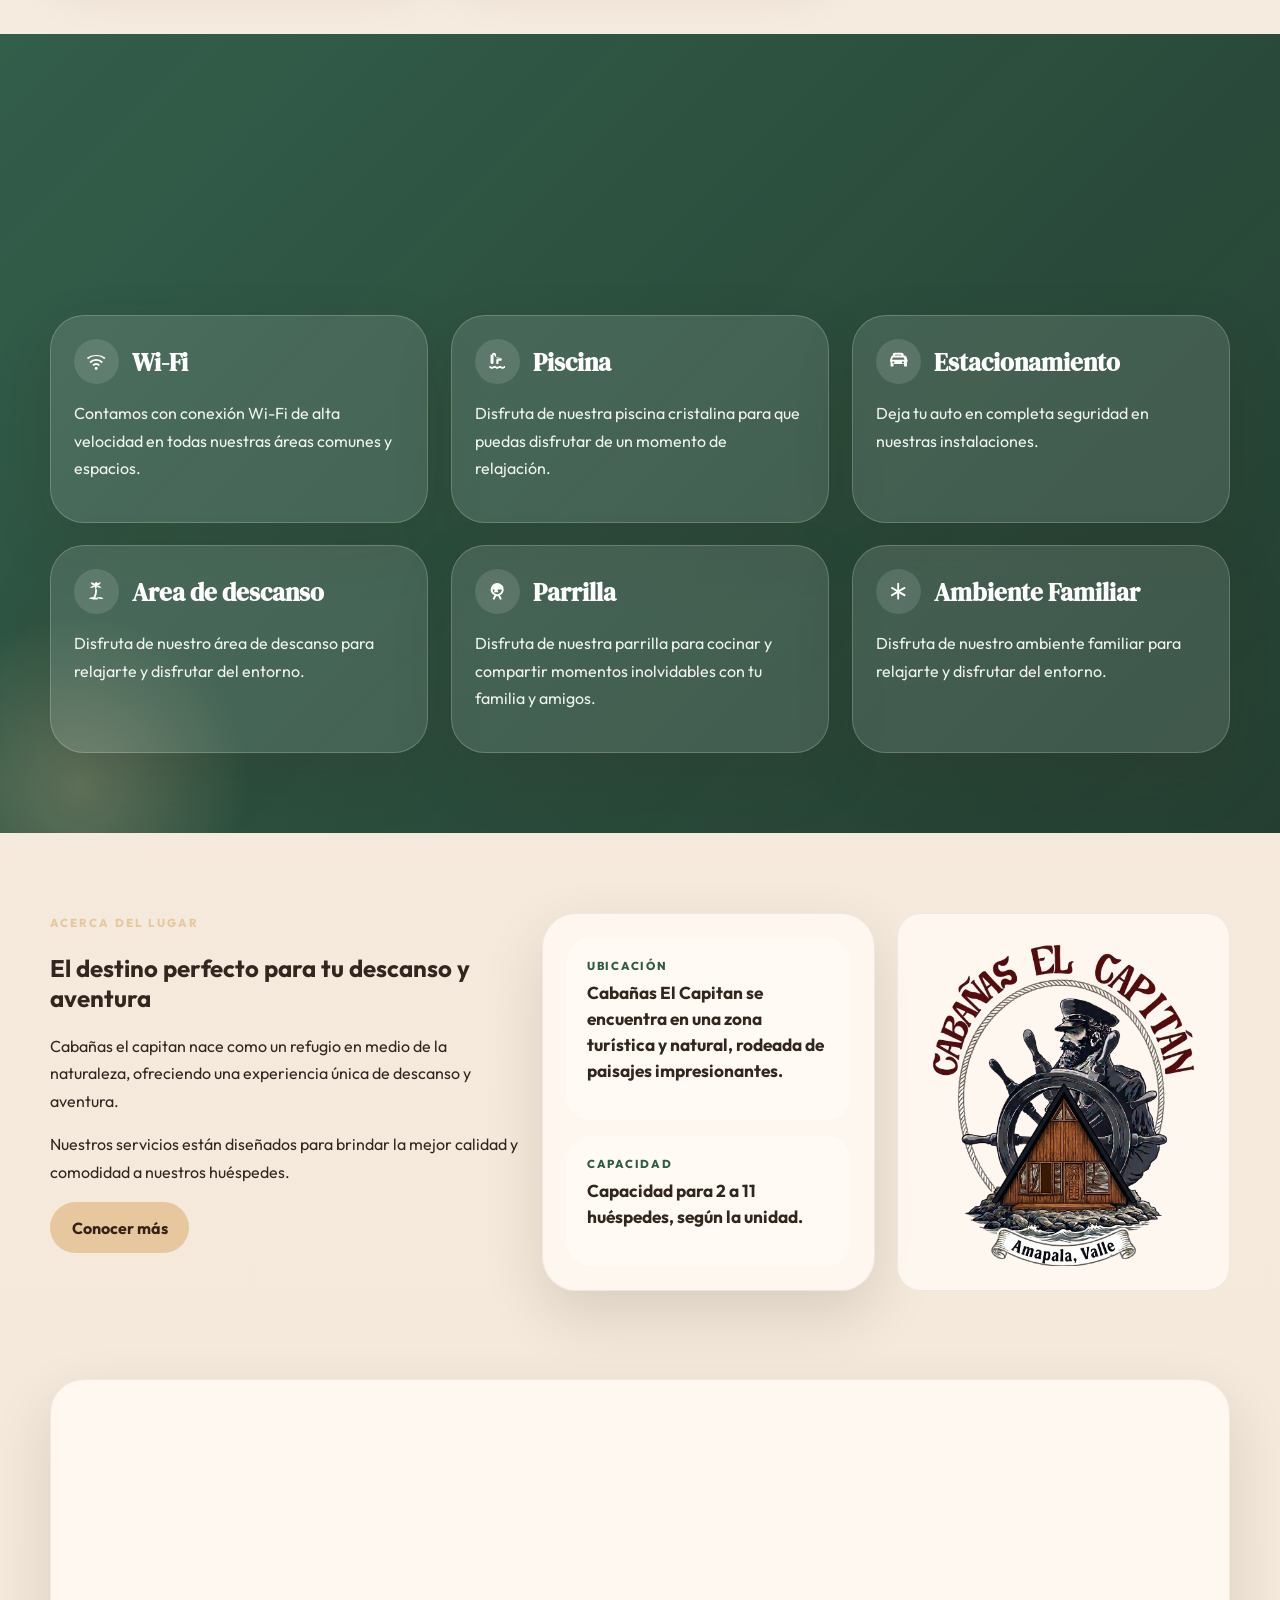
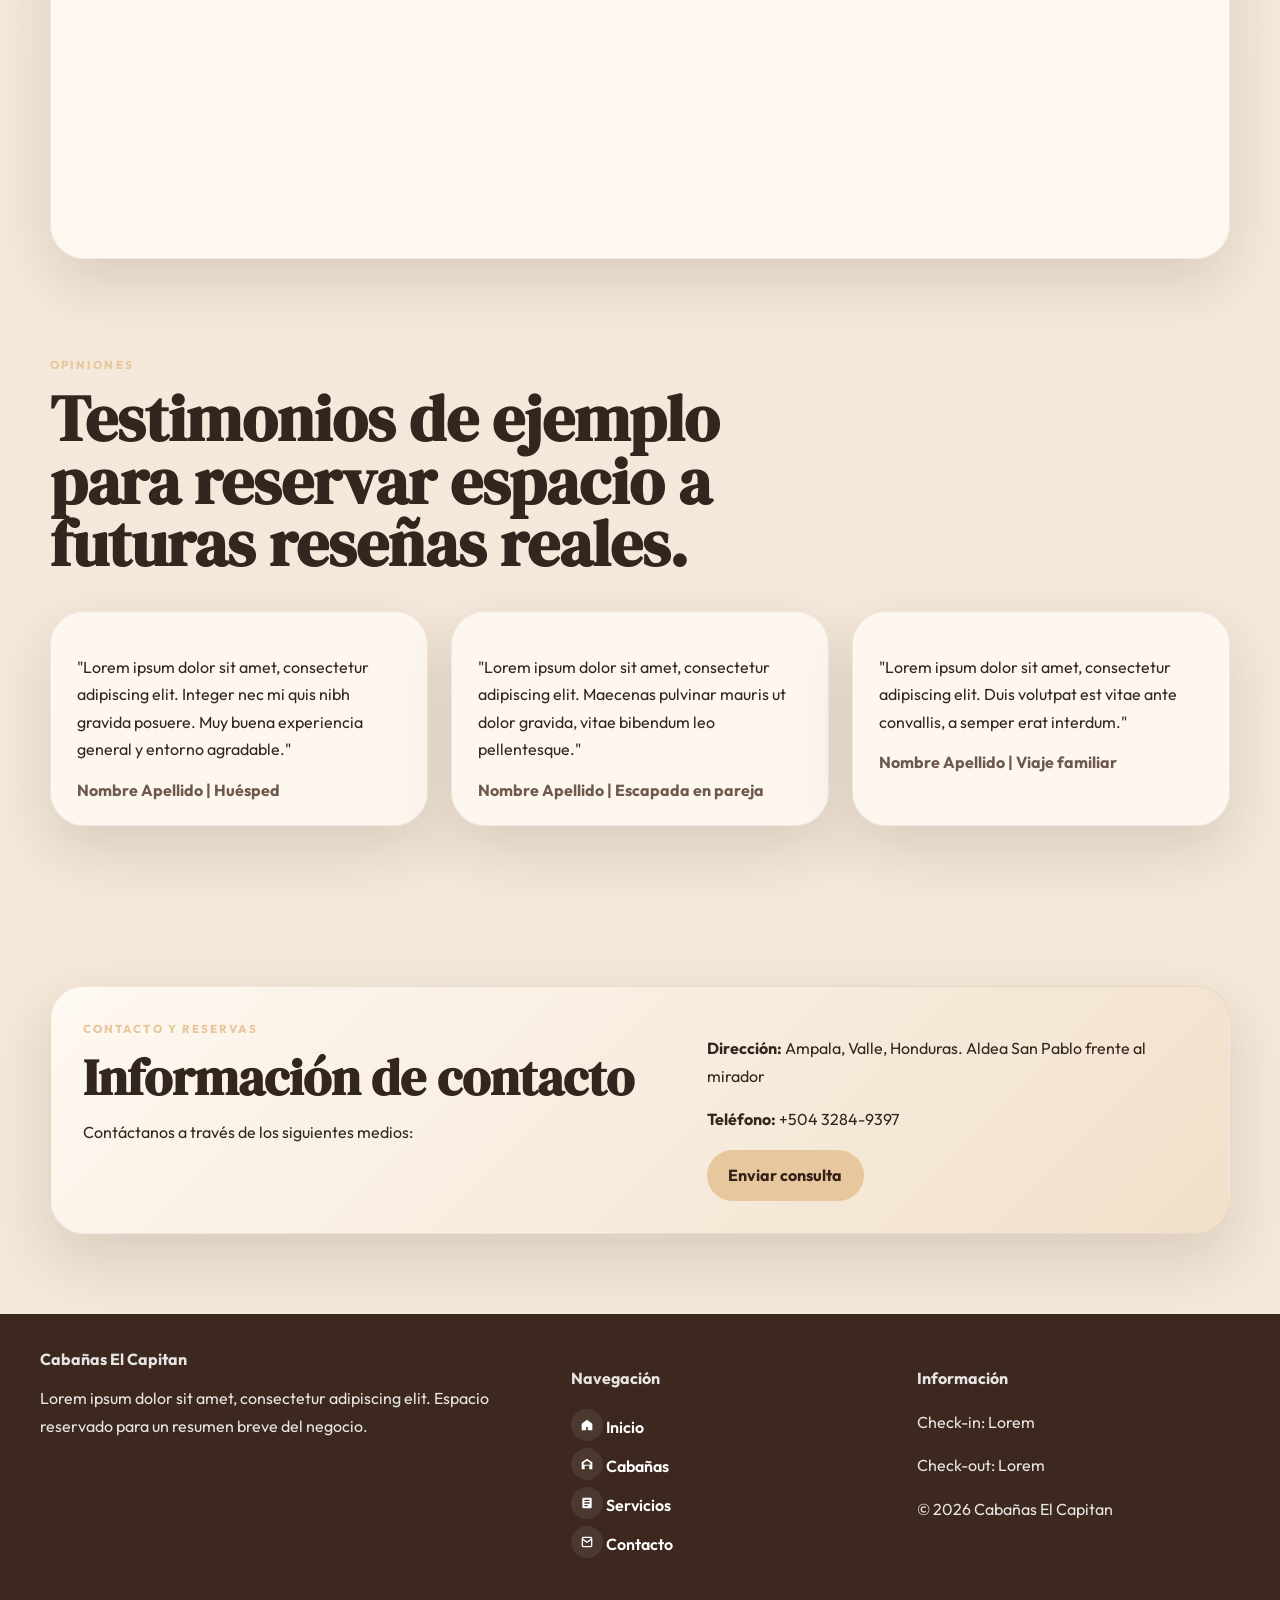
==== commit b81c9f6f: "cambios varios 1" ====
--- a/index.html
+++ b/index.html
@@ -143,7 +143,7 @@
                             </span>
                             <span>Wi-Fi</span>
                         </h3>
-                        <p>Lorem ipsum dolor sit amet, consectetur adipiscing elit.</p>
+                        <p>Contamos con conexión Wi-Fi de alta velocidad en todas nuestras áreas comunes y espacios.</p>
                     </article>
                     <article>
                         <h3 class="amenity-heading">
@@ -154,7 +154,7 @@
                             </span>
                             <span>Piscina</span>
                         </h3>
-                        <p>Lorem ipsum dolor sit amet, consectetur adipiscing elit.</p>
+                        <p>Disfruta de nuestra piscina cristalina para que puedas disfrutar de un momento de relajación.</p>
                     </article>
                     <article>
                         <h3 class="amenity-heading">
@@ -165,7 +165,7 @@
                             </span>
                             <span>Estacionamiento</span>
                         </h3>
-                        <p>Lorem ipsum dolor sit amet, consectetur adipiscing elit.</p>
+                        <p>Deja tu auto en completa seguridad en nuestras instalaciones.</p>
                     </article>
                     <article>
                         <h3 class="amenity-heading">
@@ -178,7 +178,7 @@
                             </span>
                             <span>Area de descanso</span>
                         </h3>
-                        <p>Lorem ipsum dolor sit amet, consectetur adipiscing elit.</p>
+                        <p>Disfruta de nuestro área de descanso para relajarte y disfrutar del entorno.</p>
                     </article>
                     <article>
                         <h3 class="amenity-heading">
@@ -189,7 +189,7 @@
                             </span>
                             <span>Parrilla</span>
                         </h3>
-                        <p>Lorem ipsum dolor sit amet, consectetur adipiscing elit.</p>
+                        <p>Disfruta de nuestra parrilla para cocinar y compartir momentos inolvidables con tu familia y amigos.</p>
                     </article>
                     <article>
                         <h3 class="amenity-heading">
@@ -198,9 +198,9 @@
                                     <path d="M12 3a1 1 0 0 1 1 1v6.6l5.2-3a1 1 0 1 1 1 1.8L14 12.4l5.2 3a1 1 0 1 1-1 1.8l-5.2-3V20a1 1 0 1 1-2 0v-5.8l-5.2 3a1 1 0 1 1-1-1.8l5.2-3-5.2-3a1 1 0 0 1 1-1.8l5.2 3V4a1 1 0 0 1 1-1Z" fill="currentColor"></path>
                                 </svg>
                             </span>
-                            <span>Actividades</span>
-                        </h3>
-                        <p>Lorem ipsum dolor sit amet, consectetur adipiscing elit.</p>
+                            <span>Ambiente Familiar</span>
+                        </h3>
+                        <p>Disfruta de nuestro ambiente familiar para relajarte y disfrutar del entorno.</p>
                     </article>
                 </div>
             </div>
@@ -210,24 +210,25 @@
             <div class="container story-grid">
                 <div class="story-copy">
                     <p class="kicker">Acerca del lugar</p>
-                    <h2>Una página pensada para informar, posicionar mejor y transmitir confianza desde la primera visita.</h2>
-                    <p>Lorem ipsum dolor sit amet, consectetur adipiscing elit. Curabitur nec dui sed sapien posuere rhoncus. Este bloque puede usarse para contar la historia del emprendimiento, el entorno y la propuesta diferencial.</p>
-                    <p>Lorem ipsum dolor sit amet, consectetur adipiscing elit. Donec euismod, massa ut viverra luctus, lorem velit luctus arcu, quis malesuada massa neque id arcu.</p>
+                    <h2>El destino perfecto para tu descanso y aventura</h2>
+                    <p>Cabañas el capitan nace como un refugio en medio de la naturaleza, ofreciendo una experiencia única de descanso y aventura.</p>
+                    <p>Nuestros servicios están diseñados para brindar la mejor calidad y comodidad a nuestros huéspedes.</p>
+                    <a class="button button-primary" href="#contacto">Conocer más</a>
                 </div>
 
                 <div class="story-panel">
                     <div class="note">
                         <span>Ubicación</span>
-                        <strong>Lorem ipsum dolor sit amet, zona turística o natural.</strong>
+                        <strong>Cabañas El Capitan se encuentra en una zona turística y natural, rodeada de paisajes impresionantes.</strong>
                     </div>
                     <div class="note">
                         <span>Capacidad</span>
-                        <strong>Lorem entre 2 y 6 huéspedes, según la unidad.</strong>
+                        <strong>Capacidad para 2 a 11 huéspedes, según la unidad.</strong>
                     </div>
-                    <div class="note">
-                        <span>Experiencia</span>
-                        <strong>Lorem descanso, naturaleza y comodidad en un solo lugar.</strong>
-                    </div>
+                </div>
+
+                <div class="story-logo">
+                    <img src="img/logo/logo.png" alt="Logo completo de Cabañas El Capitan">
                 </div>
             </div>
         </section>
--- a/styles.css
+++ b/styles.css
@@ -776,7 +776,7 @@
 }
 
 .story-grid {
-    grid-template-columns: 1.2fr 0.85fr;
+    grid-template-columns: 1.2fr 0.85fr 0.85fr;
     align-items: stretch;
 }
 
@@ -786,6 +786,21 @@
     padding: 1.5rem;
     background: rgba(255, 250, 244, 0.85);
     border: 1px solid rgba(91, 58, 41, 0.08);
+}
+
+.story-logo {
+    display: flex;
+    align-items: center;
+    justify-content: center;
+    padding: 1.5rem;
+    background: rgba(255, 250, 244, 0.85);
+    border: 1px solid rgba(91, 58, 41, 0.08);
+    border-radius: var(--radius-md);
+}
+
+.story-logo img {
+    max-height: 100%;
+    width: auto;
 }
 
 .note {
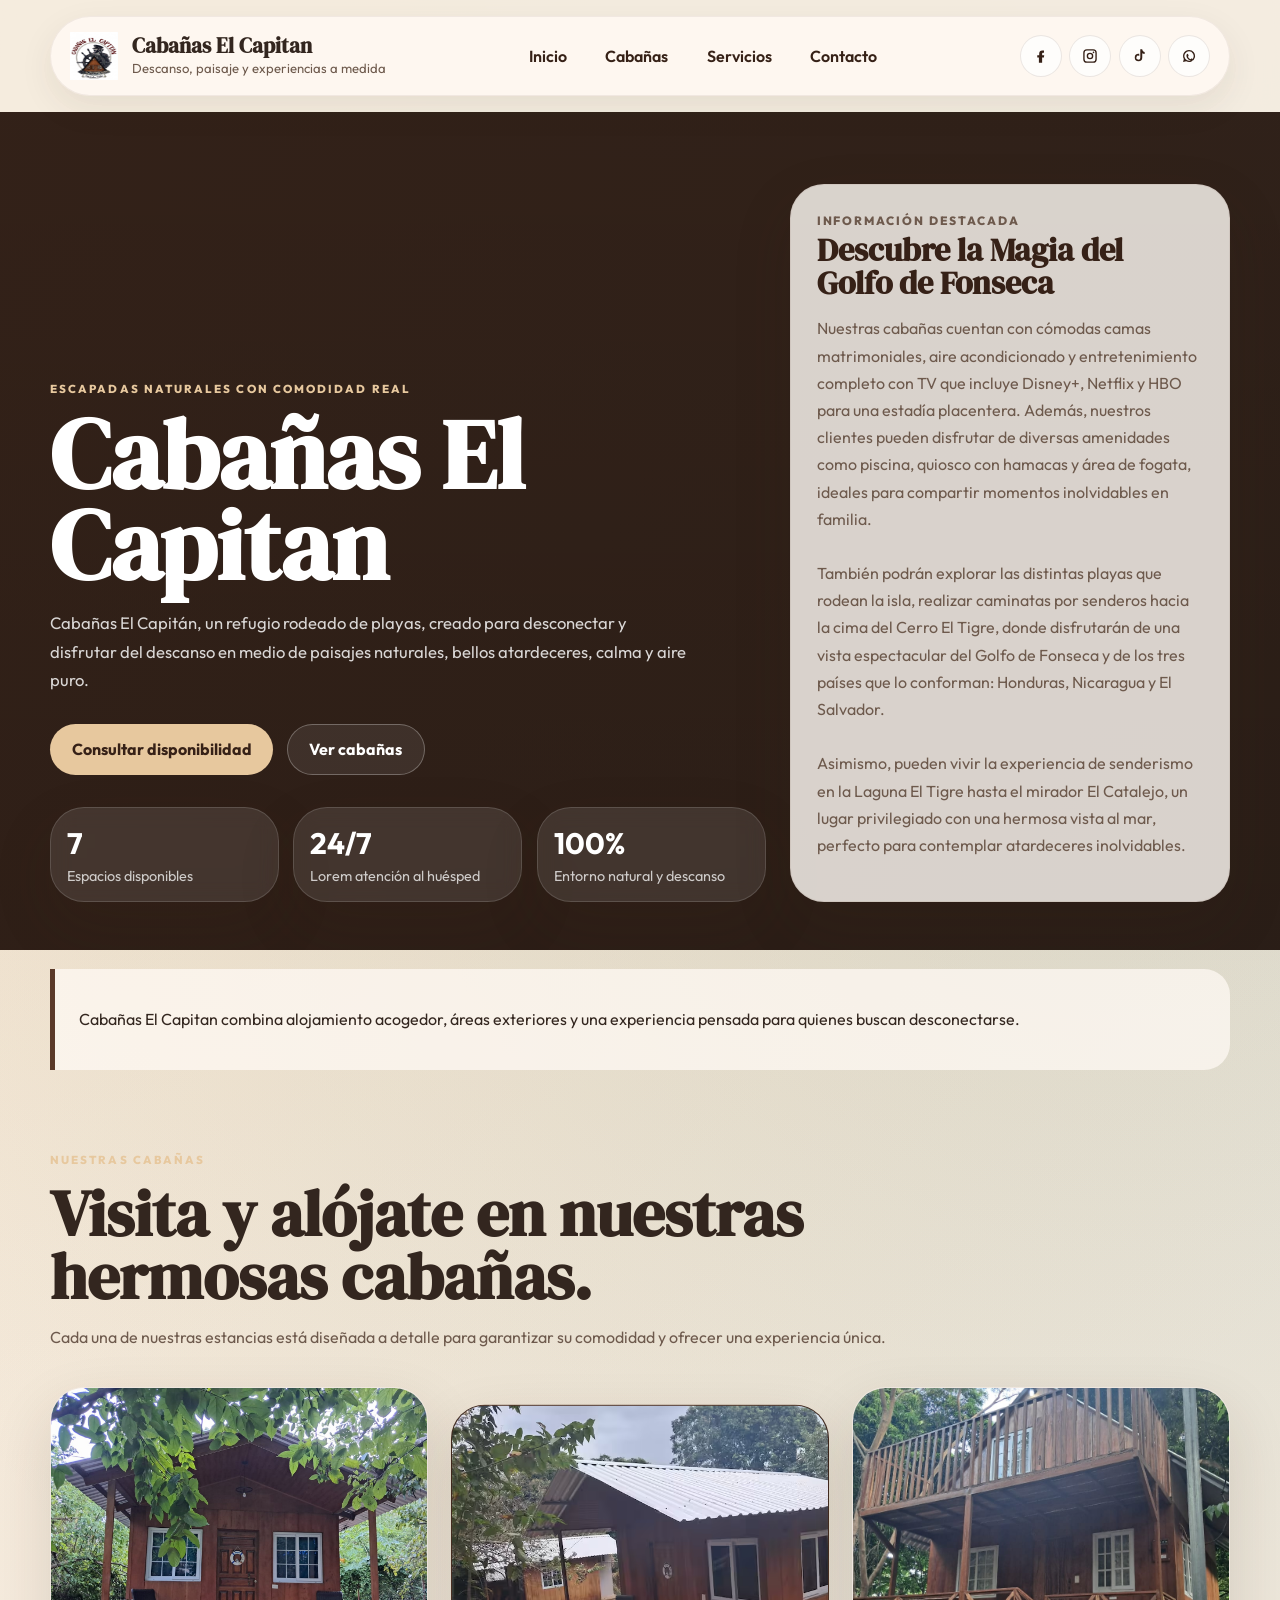
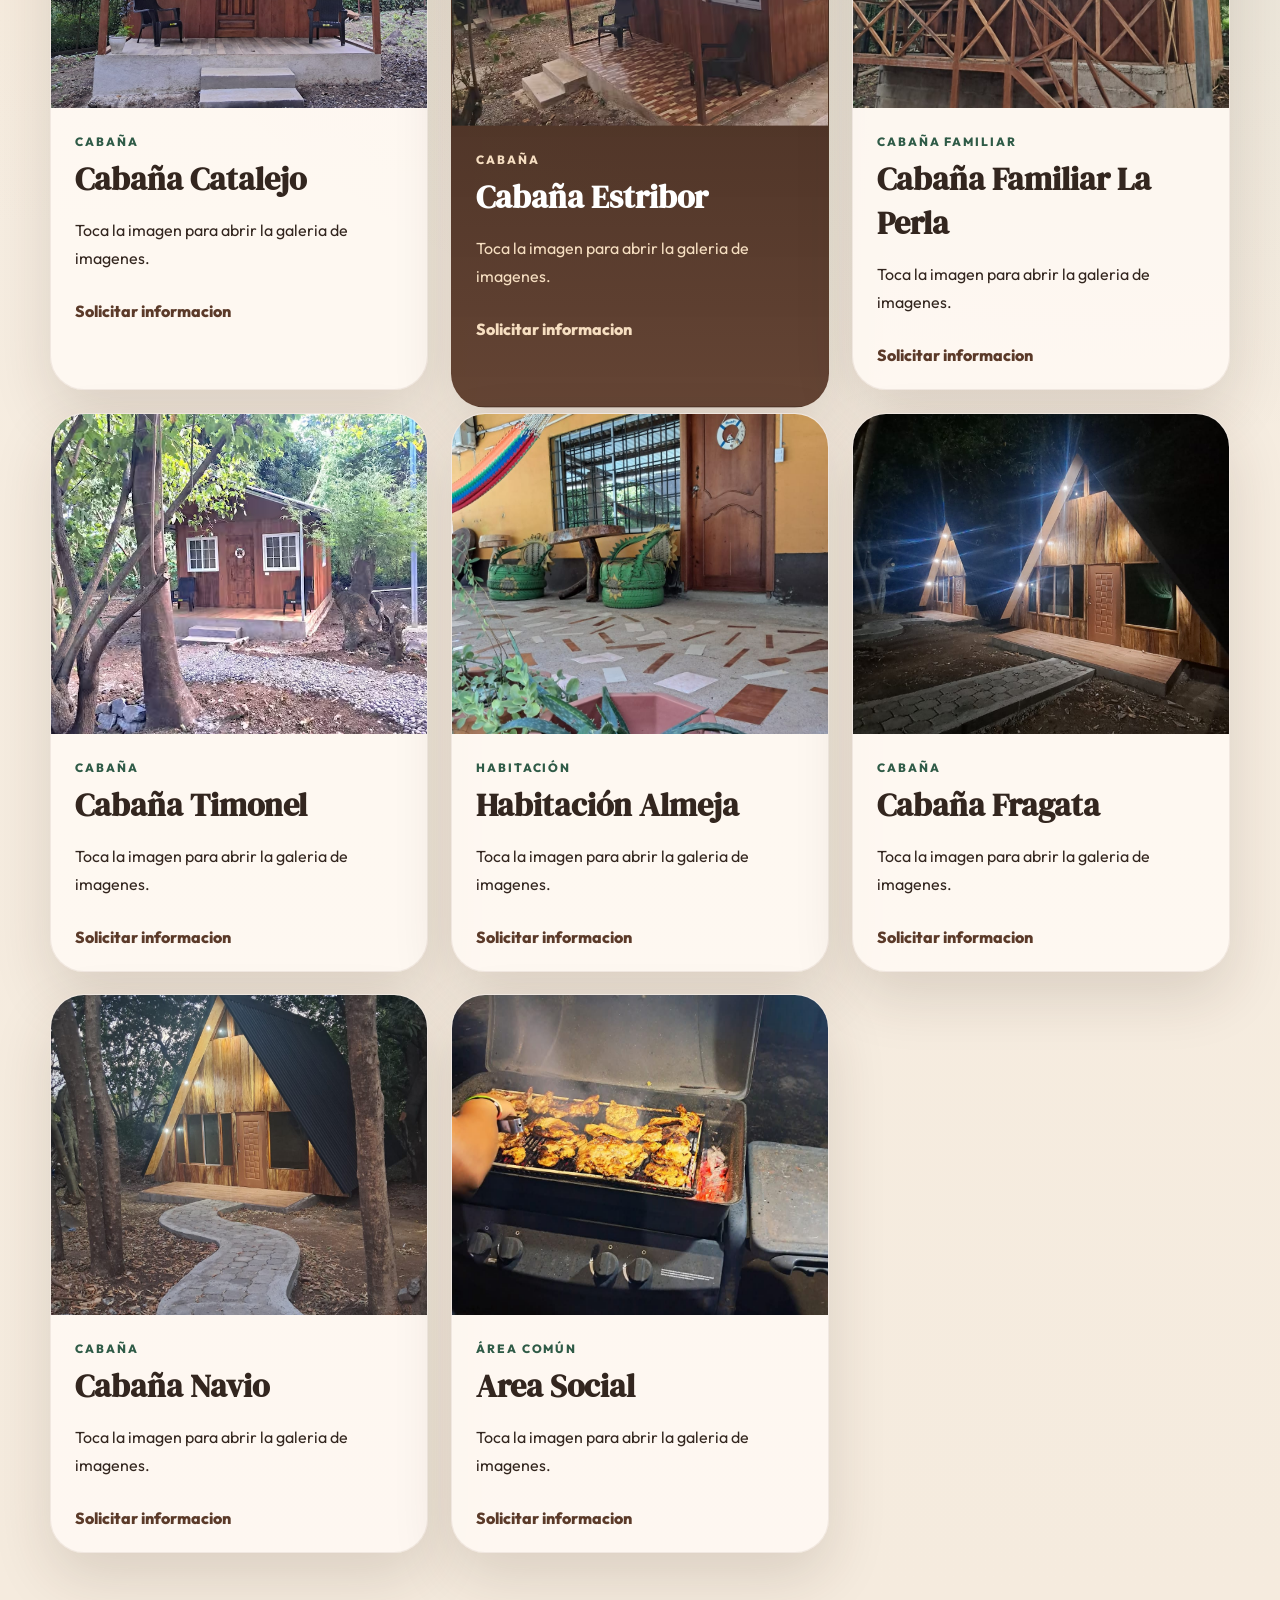
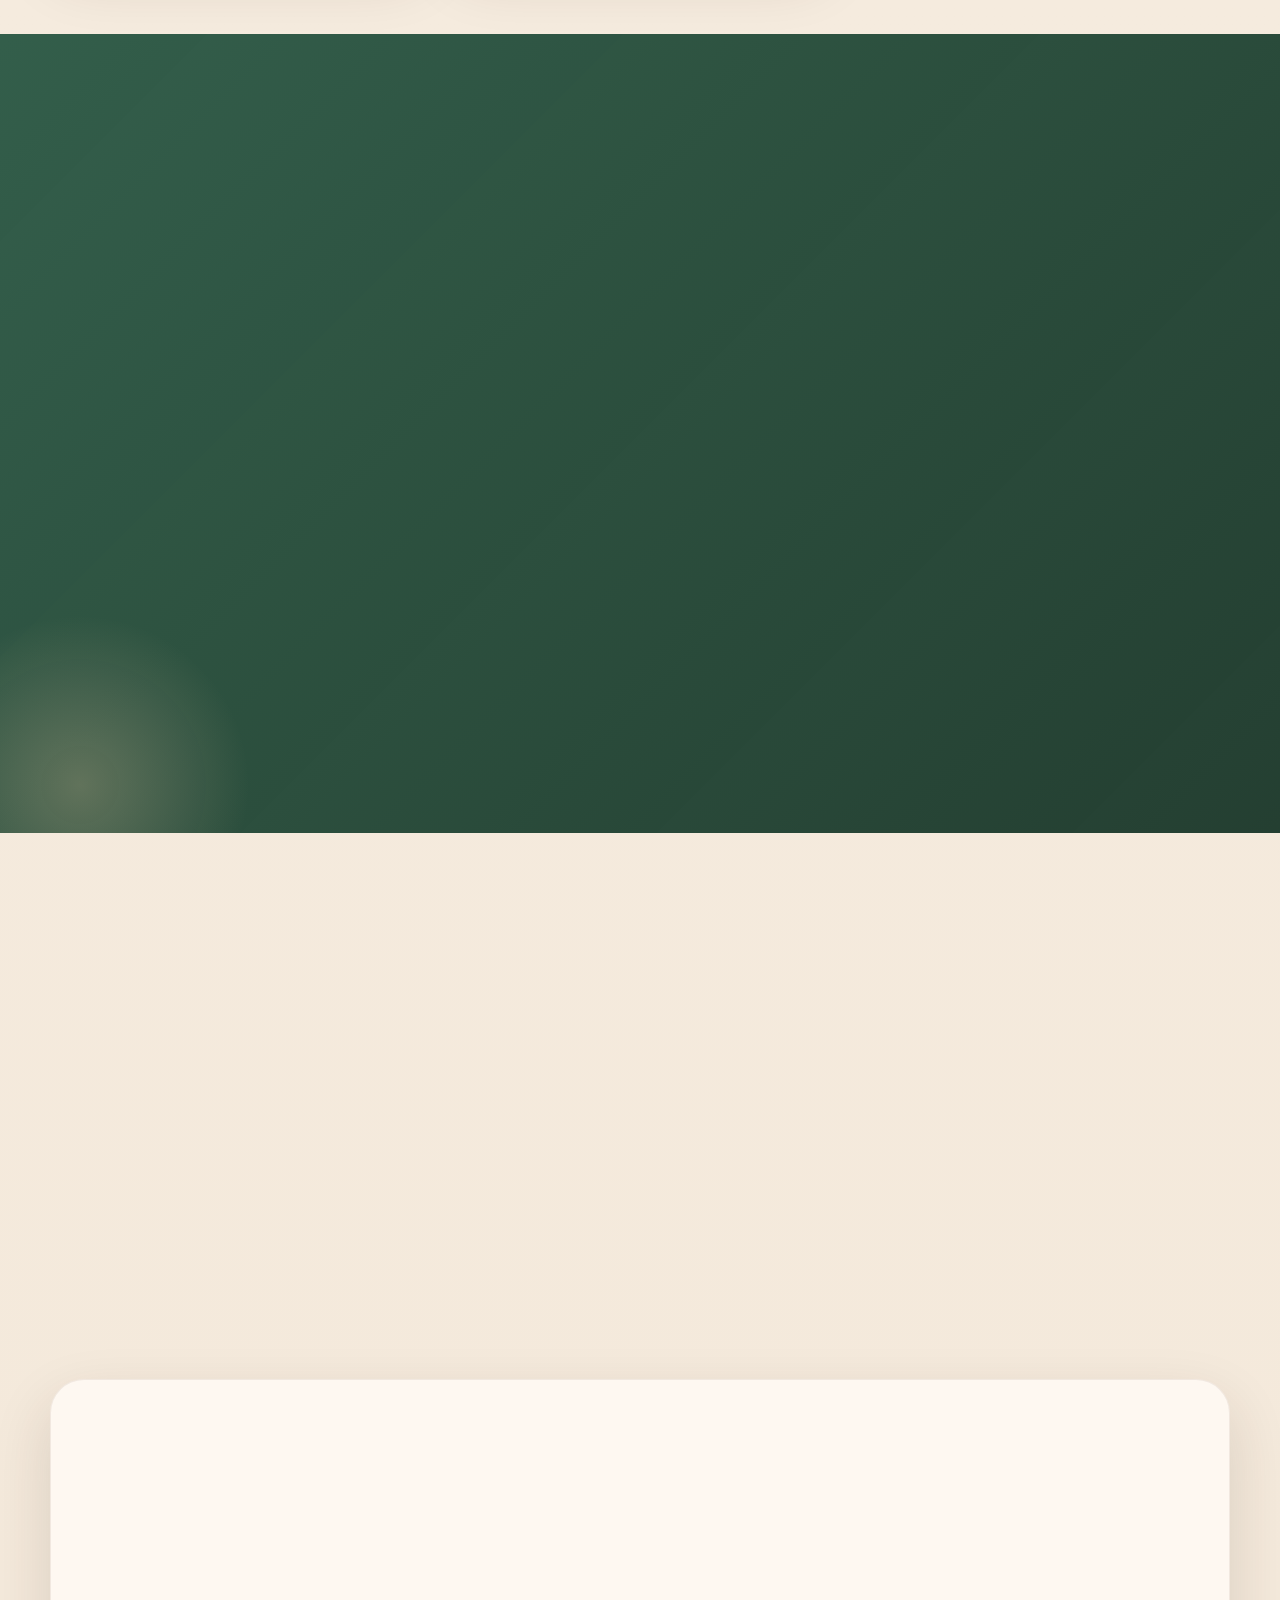
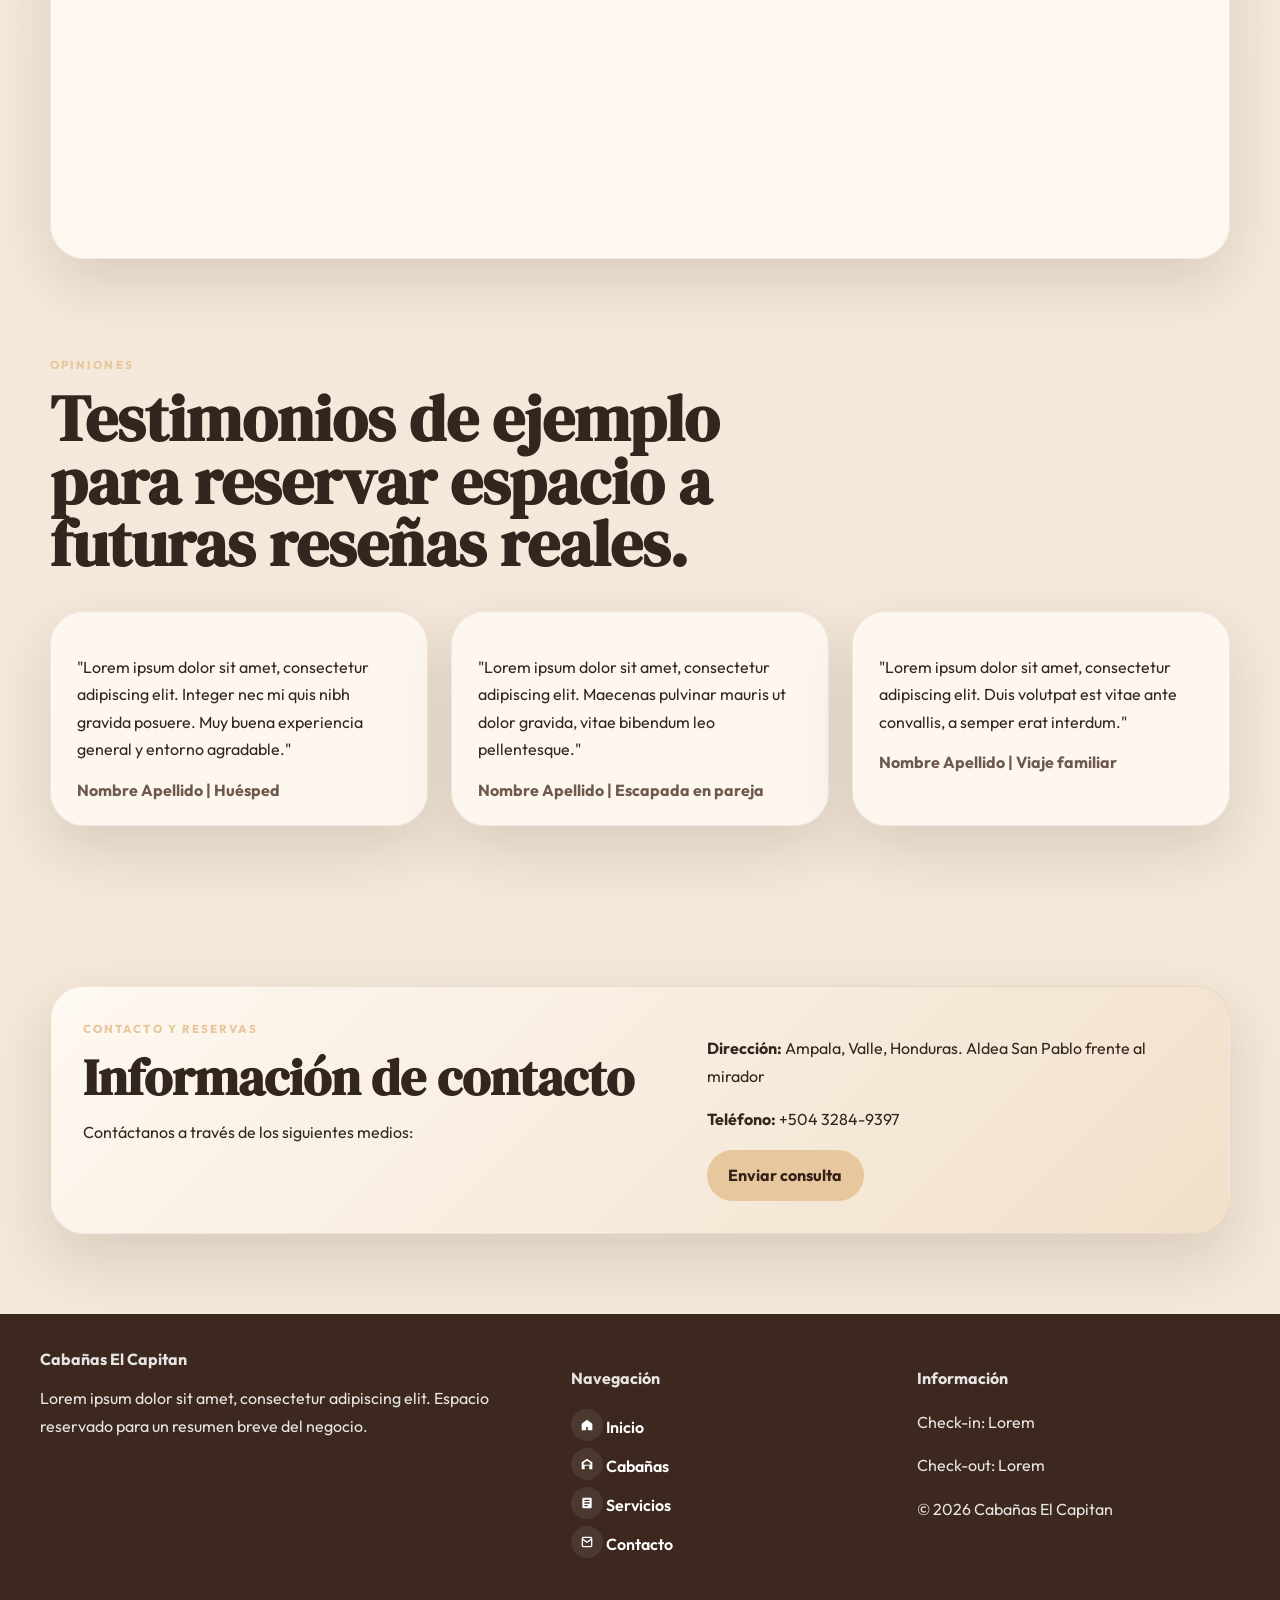
==== commit 9e131268: "arreglo doble script" ====
--- a/index.html
+++ b/index.html
@@ -1,16 +1,20 @@
 <!DOCTYPE html>
 <html lang="es">
+
 <head>
     <meta charset="UTF-8">
     <meta name="viewport" content="width=device-width, initial-scale=1.0">
     <title>Cabañas El Capitan | Descanso en la Naturaleza</title>
-    <meta name="description" content="Cabañas El Capitan ofrece una experiencia de descanso en la naturaleza con alojamiento acogedor, servicios esenciales y espacios pensados para escapadas en pareja, familia o amigos.">
+    <meta name="description"
+        content="Cabañas El Capitan ofrece una experiencia de descanso en la naturaleza con alojamiento acogedor, servicios esenciales y espacios pensados para escapadas en pareja, familia o amigos.">
     <link rel="preconnect" href="https://fonts.googleapis.com">
     <link rel="preconnect" href="https://fonts.gstatic.com" crossorigin>
-    <link href="https://fonts.googleapis.com/css2?family=Outfit:wght@400;500;600;700;800&family=DM+Serif+Display&display=swap" rel="stylesheet">
+    <link
+        href="https://fonts.googleapis.com/css2?family=Outfit:wght@400;500;600;700;800&family=DM+Serif+Display&display=swap"
+        rel="stylesheet">
     <link rel="stylesheet" href="styles.css">
-    <script src="script.js"></script>
 </head>
+
 <body>
     <header class="site-header">
         <div class="container header-row">
@@ -34,28 +38,41 @@
             </nav>
 
             <div class="social-links" aria-label="Redes sociales">
-                <a class="social-icon social-icon-facebook" href="https://www.facebook.com/profile.php?id=61557780654785" target="_blank" rel="noopener noreferrer" aria-label="Facebook">
+                <a class="social-icon social-icon-facebook"
+                    href="https://www.facebook.com/profile.php?id=61557780654785" target="_blank"
+                    rel="noopener noreferrer" aria-label="Facebook">
                     <svg viewBox="0 0 24 24" aria-hidden="true" focusable="false">
-                        <path d="M13.5 21v-7h2.4l.4-3h-2.8V9.1c0-.9.3-1.6 1.7-1.6H16V4.8c-.6-.1-1.4-.2-2.4-.2-2.4 0-4 1.4-4 4.2V11H7v3h2.2v7h4.3Z" fill="currentColor"></path>
+                        <path
+                            d="M13.5 21v-7h2.4l.4-3h-2.8V9.1c0-.9.3-1.6 1.7-1.6H16V4.8c-.6-.1-1.4-.2-2.4-.2-2.4 0-4 1.4-4 4.2V11H7v3h2.2v7h4.3Z"
+                            fill="currentColor"></path>
                     </svg>
                     <span class="visually-hidden">Facebook</span>
                 </a>
                 <a class="social-icon social-icon-instagram" href="#" aria-label="Instagram">
                     <svg viewBox="0 0 24 24" aria-hidden="true" focusable="false">
-                        <path d="M7.8 3h8.4A4.8 4.8 0 0 1 21 7.8v8.4a4.8 4.8 0 0 1-4.8 4.8H7.8A4.8 4.8 0 0 1 3 16.2V7.8A4.8 4.8 0 0 1 7.8 3Zm0 1.8A3 3 0 0 0 4.8 7.8v8.4a3 3 0 0 0 3 3h8.4a3 3 0 0 0 3-3V7.8a3 3 0 0 0-3-3H7.8Zm8.9 1.3a1.1 1.1 0 1 1 0 2.2 1.1 1.1 0 0 1 0-2.2ZM12 7.6a4.4 4.4 0 1 1 0 8.8 4.4 4.4 0 0 1 0-8.8Zm0 1.8a2.6 2.6 0 1 0 0 5.2 2.6 2.6 0 0 0 0-5.2Z" fill="currentColor"></path>
+                        <path
+                            d="M7.8 3h8.4A4.8 4.8 0 0 1 21 7.8v8.4a4.8 4.8 0 0 1-4.8 4.8H7.8A4.8 4.8 0 0 1 3 16.2V7.8A4.8 4.8 0 0 1 7.8 3Zm0 1.8A3 3 0 0 0 4.8 7.8v8.4a3 3 0 0 0 3 3h8.4a3 3 0 0 0 3-3V7.8a3 3 0 0 0-3-3H7.8Zm8.9 1.3a1.1 1.1 0 1 1 0 2.2 1.1 1.1 0 0 1 0-2.2ZM12 7.6a4.4 4.4 0 1 1 0 8.8 4.4 4.4 0 0 1 0-8.8Zm0 1.8a2.6 2.6 0 1 0 0 5.2 2.6 2.6 0 0 0 0-5.2Z"
+                            fill="currentColor"></path>
                     </svg>
                     <span class="social-bubble" role="status" aria-live="polite">Proximamente</span>
                     <span class="visually-hidden">Instagram</span>
                 </a>
-                <a class="social-icon social-icon-tiktok" href="https://www.tiktok.com/@karol.guzmn11" target="_blank" rel="noopener noreferrer" aria-label="TikTok">
+                <a class="social-icon social-icon-tiktok" href="https://www.tiktok.com/@karol.guzmn11" target="_blank"
+                    rel="noopener noreferrer" aria-label="TikTok">
                     <svg viewBox="0 0 24 24" aria-hidden="true" focusable="false">
-                        <path d="M14.9 3c.3 2 1.5 3.3 3.3 3.7v2.7a6.3 6.3 0 0 1-3.2-1V14a5 5 0 1 1-5-5c.3 0 .7 0 1 .1v2.8a2.6 2.6 0 1 0 1.4 2.3V3h2.5Z" fill="currentColor"></path>
+                        <path
+                            d="M14.9 3c.3 2 1.5 3.3 3.3 3.7v2.7a6.3 6.3 0 0 1-3.2-1V14a5 5 0 1 1-5-5c.3 0 .7 0 1 .1v2.8a2.6 2.6 0 1 0 1.4 2.3V3h2.5Z"
+                            fill="currentColor"></path>
                     </svg>
                     <span class="visually-hidden">TikTok</span>
                 </a>
-                <a class="social-icon social-icon-whatsapp" href="https://wa.me/50432849397?text=Hola%20necesito%20informacion%20sobre%20las%20caba%C3%B1as" target="_blank" rel="noopener noreferrer" aria-label="WhatsApp">
+                <a class="social-icon social-icon-whatsapp"
+                    href="https://wa.me/50432849397?text=Hola%20necesito%20informacion%20sobre%20las%20caba%C3%B1as"
+                    target="_blank" rel="noopener noreferrer" aria-label="WhatsApp">
                     <svg viewBox="0 0 24 24" aria-hidden="true" focusable="false">
-                        <path d="M12 4a8 8 0 0 0-6.9 12l-1 4 4.1-1A8 8 0 1 0 12 4Zm0 1.8a6.2 6.2 0 0 1 5.3 9.4l-.3.4.6 2.3-2.3-.6-.4.2a6.2 6.2 0 1 1-2.9-11.7Zm-2 3.1c-.2 0-.4 0-.6.4-.2.3-.8 1-.8 2.4s.8 2.7.9 2.9c.1.2 1.5 2.4 3.7 3.2 1.8.7 2.2.5 2.6.5.4 0 1.2-.5 1.3-1 .2-.5.2-.9.2-1 0-.1-.1-.2-.3-.3l-1.4-.7c-.2-.1-.4-.1-.6.1l-.5.7c-.2.2-.3.2-.5.1-.2-.1-1-.4-1.9-1.2-.7-.7-1.2-1.5-1.4-1.7-.1-.2 0-.4.1-.5l.4-.5.2-.4c.1-.2 0-.3 0-.5l-.6-1.6c-.2-.4-.3-.4-.5-.4Z" fill="currentColor"></path>
+                        <path
+                            d="M12 4a8 8 0 0 0-6.9 12l-1 4 4.1-1A8 8 0 1 0 12 4Zm0 1.8a6.2 6.2 0 0 1 5.3 9.4l-.3.4.6 2.3-2.3-.6-.4.2a6.2 6.2 0 1 1-2.9-11.7Zm-2 3.1c-.2 0-.4 0-.6.4-.2.3-.8 1-.8 2.4s.8 2.7.9 2.9c.1.2 1.5 2.4 3.7 3.2 1.8.7 2.2.5 2.6.5.4 0 1.2-.5 1.3-1 .2-.5.2-.9.2-1 0-.1-.1-.2-.3-.3l-1.4-.7c-.2-.1-.4-.1-.6.1l-.5.7c-.2.2-.3.2-.5.1-.2-.1-1-.4-1.9-1.2-.7-.7-1.2-1.5-1.4-1.7-.1-.2 0-.4.1-.5l.4-.5.2-.4c.1-.2 0-.3 0-.5l-.6-1.6c-.2-.4-.3-.4-.5-.4Z"
+                            fill="currentColor"></path>
                     </svg>
                     <span class="visually-hidden">WhatsApp</span>
                 </a>
@@ -66,14 +83,21 @@
     <main>
         <section id="inicio" class="hero">
             <div class="hero-video-bg" aria-hidden="true">
-                <iframe src="https://player.vimeo.com/video/1178260135?autoplay=1&muted=1&loop=1&title=0&byline=0&portrait=0&badge=0&autopause=0&player_id=0&app_id=58479" width="848" height="480" frameborder="0" allow="autoplay; fullscreen; picture-in-picture; clipboard-write; encrypted-media; web-share" referrerpolicy="strict-origin-when-cross-origin" title="WhatsApp Video 2026-03-29 at 3.20.01 PM"></iframe>
+                <iframe
+                    src="https://player.vimeo.com/video/1178260135?autoplay=1&muted=1&loop=1&title=0&byline=0&portrait=0&badge=0&autopause=0&player_id=0&app_id=58479"
+                    width="848" height="480" frameborder="0"
+                    allow="autoplay; fullscreen; picture-in-picture; clipboard-write; encrypted-media; web-share"
+                    referrerpolicy="strict-origin-when-cross-origin"
+                    title="WhatsApp Video 2026-03-29 at 3.20.01 PM"></iframe>
             </div>
             <div class="hero-overlay"></div>
             <div class="container hero-grid">
                 <div class="hero-copy">
                     <p class="kicker">Escapadas naturales con comodidad real</p>
                     <h1>Cabañas El Capitan</h1>
-                    <p class="lead">Cabañas El Capitán, un refugio rodeado de playas, creado para desconectar y disfrutar del descanso en medio de paisajes naturales, bellos atardeceres, calma y aire puro.</p>
+                    <p class="lead">Cabañas El Capitán, un refugio rodeado de playas, creado para desconectar y
+                        disfrutar del descanso en medio de paisajes naturales, bellos atardeceres, calma y aire puro.
+                    </p>
                     <div class="hero-actions">
                         <a class="button button-primary" href="#contacto">Consultar disponibilidad</a>
                         <a class="button button-secondary" href="#cabanas">Ver cabañas</a>
@@ -97,19 +121,27 @@
                 <aside class="hero-card" aria-label="Resumen del alojamiento">
                     <p class="card-label">Información destacada</p>
                     <h2>Descubre la Magia del Golfo de Fonseca</h2>
-                    <p>Nuestras cabañas cuentan con cómodas camas matrimoniales, aire acondicionado y entretenimiento completo con TV que incluye Disney+, Netflix y HBO para una estadía placentera.  
-                    Además, nuestros clientes pueden disfrutar de diversas amenidades como piscina, quiosco con hamacas y área de fogata, ideales para compartir momentos inolvidables en familia. <br>
-                    <br>
-                    También podrán explorar las distintas playas que rodean la isla, realizar caminatas por senderos hacia la cima del Cerro El Tigre, donde disfrutarán de una vista espectacular del Golfo de Fonseca y de los tres países que lo conforman: Honduras, Nicaragua y El Salvador. <br>
-                    <br>
-                    Asimismo, pueden vivir la experiencia de senderismo en la Laguna El Tigre hasta el mirador El Catalejo, un lugar privilegiado con una hermosa vista al mar, perfecto para contemplar atardeceres inolvidables.</p>
+                    <p>Nuestras cabañas cuentan con cómodas camas matrimoniales, aire acondicionado y entretenimiento
+                        completo con TV que incluye Disney+, Netflix y HBO para una estadía placentera.
+                        Además, nuestros clientes pueden disfrutar de diversas amenidades como piscina, quiosco con
+                        hamacas y área de fogata, ideales para compartir momentos inolvidables en familia. <br>
+                        <br>
+                        También podrán explorar las distintas playas que rodean la isla, realizar caminatas por senderos
+                        hacia la cima del Cerro El Tigre, donde disfrutarán de una vista espectacular del Golfo de
+                        Fonseca y de los tres países que lo conforman: Honduras, Nicaragua y El Salvador. <br>
+                        <br>
+                        Asimismo, pueden vivir la experiencia de senderismo en la Laguna El Tigre hasta el mirador El
+                        Catalejo, un lugar privilegiado con una hermosa vista al mar, perfecto para contemplar
+                        atardeceres inolvidables.
+                    </p>
                 </aside>
             </div>
         </section>
 
         <section class="intro-strip">
             <div class="container">
-                <p>Cabañas El Capitan combina alojamiento acogedor, áreas exteriores y una experiencia pensada para quienes buscan desconectarse.</p>
+                <p>Cabañas El Capitan combina alojamiento acogedor, áreas exteriores y una experiencia pensada para
+                    quienes buscan desconectarse.</p>
             </div>
         </section>
 
@@ -118,7 +150,8 @@
                 <div class="section-heading">
                     <p class="kicker">Nuestras cabañas</p>
                     <h2>Visita y alójate en nuestras hermosas cabañas.</h2>
-                    <p>Cada una de nuestras estancias está diseñada a detalle para garantizar su comodidad y ofrecer una experiencia única.</p>
+                    <p>Cada una de nuestras estancias está diseñada a detalle para garantizar su comodidad y ofrecer una
+                        experiencia única.</p>
                 </div>
 
                 <div class="lodging-grid" id="lodging-grid"></div>
@@ -130,7 +163,8 @@
                 <div class="section-heading compact light-text">
                     <p class="kicker">Servicios y comodidades</p>
                     <h2>Nuestros servicios</h2>
-                    <p>Nuestras instalaciones cuentan con todos los servicios necesarios para una estancia cómoda y agradable.</p>
+                    <p>Nuestras instalaciones cuentan con todos los servicios necesarios para una estancia cómoda y
+                        agradable.</p>
                 </div>
 
                 <div class="amenities-grid">
@@ -138,7 +172,9 @@
                         <h3 class="amenity-heading">
                             <span class="amenity-icon" aria-hidden="true">
                                 <svg viewBox="0 0 24 24" focusable="false">
-                                    <path d="M12 18.2a1.6 1.6 0 1 0 0 3.2 1.6 1.6 0 0 0 0-3.2Zm0-4.2a5.7 5.7 0 0 0-4.1 1.7l1.4 1.5a3.7 3.7 0 0 1 5.4 0l1.4-1.5A5.7 5.7 0 0 0 12 14Zm0-4.4a10 10 0 0 0-7.2 3l1.4 1.5a8 8 0 0 1 11.6 0l1.4-1.5a10 10 0 0 0-7.2-3Zm0-4.3A14.3 14.3 0 0 0 2 8.4L3.4 10a12.3 12.3 0 0 1 17.2 0L22 8.4a14.3 14.3 0 0 0-10-3.1Z" fill="currentColor"></path>
+                                    <path
+                                        d="M12 18.2a1.6 1.6 0 1 0 0 3.2 1.6 1.6 0 0 0 0-3.2Zm0-4.2a5.7 5.7 0 0 0-4.1 1.7l1.4 1.5a3.7 3.7 0 0 1 5.4 0l1.4-1.5A5.7 5.7 0 0 0 12 14Zm0-4.4a10 10 0 0 0-7.2 3l1.4 1.5a8 8 0 0 1 11.6 0l1.4-1.5a10 10 0 0 0-7.2-3Zm0-4.3A14.3 14.3 0 0 0 2 8.4L3.4 10a12.3 12.3 0 0 1 17.2 0L22 8.4a14.3 14.3 0 0 0-10-3.1Z"
+                                        fill="currentColor"></path>
                                 </svg>
                             </span>
                             <span>Wi-Fi</span>
@@ -149,18 +185,23 @@
                         <h3 class="amenity-heading">
                             <span class="amenity-icon" aria-hidden="true">
                                 <svg viewBox="0 0 24 24" focusable="false">
-                                    <path d="M6.4 5.2c0-1.2 1-2.2 2.2-2.2s2.2 1 2.2 2.2v2.5c0 .6.5 1.1 1.1 1.1h3.7c.8 0 1.4.6 1.4 1.4S16.4 11.6 15.6 11.6h-2.2v2.3c0 .7-.5 1.2-1.2 1.2s-1.2-.5-1.2-1.2v-2.8c0-1 .8-1.8 1.8-1.8h1.6V8H12c-1.8 0-3.1-1.4-3.1-3.1V5.2a.4.4 0 0 0-.8 0v8.2c0 .9-.7 1.6-1.6 1.6S4.9 14.3 4.9 13.4V5.2Zm-2.8 12c1.4 0 1.4.8 2.8.8s1.4-.8 2.8-.8 1.4.8 2.8.8 1.4-.8 2.8-.8 1.4.8 2.8.8 1.4-.8 2.8-.8v2.2c-1.4 0-1.4.8-2.8.8s-1.4-.8-2.8-.8-1.4.8-2.8.8-1.4-.8-2.8-.8-1.4.8-2.8.8-1.4-.8-2.8-.8v-2.2Z" fill="currentColor"></path>
+                                    <path
+                                        d="M6.4 5.2c0-1.2 1-2.2 2.2-2.2s2.2 1 2.2 2.2v2.5c0 .6.5 1.1 1.1 1.1h3.7c.8 0 1.4.6 1.4 1.4S16.4 11.6 15.6 11.6h-2.2v2.3c0 .7-.5 1.2-1.2 1.2s-1.2-.5-1.2-1.2v-2.8c0-1 .8-1.8 1.8-1.8h1.6V8H12c-1.8 0-3.1-1.4-3.1-3.1V5.2a.4.4 0 0 0-.8 0v8.2c0 .9-.7 1.6-1.6 1.6S4.9 14.3 4.9 13.4V5.2Zm-2.8 12c1.4 0 1.4.8 2.8.8s1.4-.8 2.8-.8 1.4.8 2.8.8 1.4-.8 2.8-.8 1.4.8 2.8.8 1.4-.8 2.8-.8v2.2c-1.4 0-1.4.8-2.8.8s-1.4-.8-2.8-.8-1.4.8-2.8.8-1.4-.8-2.8-.8-1.4.8-2.8.8-1.4-.8-2.8-.8v-2.2Z"
+                                        fill="currentColor"></path>
                                 </svg>
                             </span>
                             <span>Piscina</span>
                         </h3>
-                        <p>Disfruta de nuestra piscina cristalina para que puedas disfrutar de un momento de relajación.</p>
-                    </article>
-                    <article>
-                        <h3 class="amenity-heading">
-                            <span class="amenity-icon" aria-hidden="true">
-                                <svg viewBox="0 0 24 24" focusable="false">
-                                    <path d="M6 5.5A2.5 2.5 0 0 1 8.5 3h7A2.5 2.5 0 0 1 18 5.5V6h.6c1 0 1.9.6 2.3 1.6l1.1 3a2 2 0 0 1-.5 2.2v4a1 1 0 0 1-1 1h-1.2a1 1 0 0 1-1-1V15H7v1.8a1 1 0 0 1-1 1H4.8a1 1 0 0 1-1-1v-4a2 2 0 0 1-.5-2.2l1.1-3C4.8 6.6 5.6 6 6.6 6H7v-.5Zm2.5 0V6h7v-.5a.5.5 0 0 0-.5-.5h-6a.5.5 0 0 0-.5.5ZM6.2 8l-.9 2.5h13.4L17.8 8H6.2Zm.7 4.2a1.2 1.2 0 1 0 0 2.4 1.2 1.2 0 0 0 0-2.4Zm10.2 0a1.2 1.2 0 1 0 0 2.4 1.2 1.2 0 0 0 0-2.4Z" fill="currentColor"></path>
+                        <p>Disfruta de nuestra piscina cristalina para que puedas disfrutar de un momento de relajación.
+                        </p>
+                    </article>
+                    <article>
+                        <h3 class="amenity-heading">
+                            <span class="amenity-icon" aria-hidden="true">
+                                <svg viewBox="0 0 24 24" focusable="false">
+                                    <path
+                                        d="M6 5.5A2.5 2.5 0 0 1 8.5 3h7A2.5 2.5 0 0 1 18 5.5V6h.6c1 0 1.9.6 2.3 1.6l1.1 3a2 2 0 0 1-.5 2.2v4a1 1 0 0 1-1 1h-1.2a1 1 0 0 1-1-1V15H7v1.8a1 1 0 0 1-1 1H4.8a1 1 0 0 1-1-1v-4a2 2 0 0 1-.5-2.2l1.1-3C4.8 6.6 5.6 6 6.6 6H7v-.5Zm2.5 0V6h7v-.5a.5.5 0 0 0-.5-.5h-6a.5.5 0 0 0-.5.5ZM6.2 8l-.9 2.5h13.4L17.8 8H6.2Zm.7 4.2a1.2 1.2 0 1 0 0 2.4 1.2 1.2 0 0 0 0-2.4Zm10.2 0a1.2 1.2 0 1 0 0 2.4 1.2 1.2 0 0 0 0-2.4Z"
+                                        fill="currentColor"></path>
                                 </svg>
                             </span>
                             <span>Estacionamiento</span>
@@ -171,9 +212,15 @@
                         <h3 class="amenity-heading">
                             <span class="amenity-icon" aria-hidden="true">
                                 <svg viewBox="0 0 24 24" focusable="false">
-                                    <path d="M12.6 4.1c1.2-1 2.7-1.5 4.5-1.4-.8 1.6-2.1 2.7-4 3.2 1.9.2 3.5 1 4.7 2.5-2.2.2-4-.4-5.4-1.8.2 1 .1 1.9-.2 2.8h-1.4c-.3-.9-.4-1.8-.2-2.8-1.4 1.4-3.2 2-5.4 1.8 1.2-1.5 2.8-2.3 4.7-2.5-1.9-.5-3.2-1.6-4-3.2 1.8-.1 3.3.4 4.5 1.4.2-.9.8-1.7 1.6-2.3.8.6 1.4 1.4 1.6 2.3Z" fill="currentColor"></path>
-                                    <path d="M11.8 9.6c.6 0 1 .4 1 1v1.8c0 1.5-.3 3-.9 4.4l-.9 2.2h1.8a1 1 0 1 1 0 2H8.6a1 1 0 1 1 0-2h.2l1.2-2.9c.5-1.2.8-2.4.8-3.7v-1.8c0-.6.4-1 1-1Z" fill="currentColor"></path>
-                                    <path d="M15.8 18.4c1.6 0 3 .5 4.2 1.5-.9.3-1.8.5-2.8.5-1 0-1.9-.2-2.8-.5-.7-.3-1.3-.7-1.9-1.3.9-.1 2.1-.2 3.3-.2Zm-7.6 0c1.2 0 2.4.1 3.3.2-.6.6-1.2 1-1.9 1.3-.9.3-1.8.5-2.8.5-1 0-1.9-.2-2.8-.5 1.2-1 2.6-1.5 4.2-1.5Z" fill="currentColor"></path>
+                                    <path
+                                        d="M12.6 4.1c1.2-1 2.7-1.5 4.5-1.4-.8 1.6-2.1 2.7-4 3.2 1.9.2 3.5 1 4.7 2.5-2.2.2-4-.4-5.4-1.8.2 1 .1 1.9-.2 2.8h-1.4c-.3-.9-.4-1.8-.2-2.8-1.4 1.4-3.2 2-5.4 1.8 1.2-1.5 2.8-2.3 4.7-2.5-1.9-.5-3.2-1.6-4-3.2 1.8-.1 3.3.4 4.5 1.4.2-.9.8-1.7 1.6-2.3.8.6 1.4 1.4 1.6 2.3Z"
+                                        fill="currentColor"></path>
+                                    <path
+                                        d="M11.8 9.6c.6 0 1 .4 1 1v1.8c0 1.5-.3 3-.9 4.4l-.9 2.2h1.8a1 1 0 1 1 0 2H8.6a1 1 0 1 1 0-2h.2l1.2-2.9c.5-1.2.8-2.4.8-3.7v-1.8c0-.6.4-1 1-1Z"
+                                        fill="currentColor"></path>
+                                    <path
+                                        d="M15.8 18.4c1.6 0 3 .5 4.2 1.5-.9.3-1.8.5-2.8.5-1 0-1.9-.2-2.8-.5-.7-.3-1.3-.7-1.9-1.3.9-.1 2.1-.2 3.3-.2Zm-7.6 0c1.2 0 2.4.1 3.3.2-.6.6-1.2 1-1.9 1.3-.9.3-1.8.5-2.8.5-1 0-1.9-.2-2.8-.5 1.2-1 2.6-1.5 4.2-1.5Z"
+                                        fill="currentColor"></path>
                                 </svg>
                             </span>
                             <span>Area de descanso</span>
@@ -184,18 +231,23 @@
                         <h3 class="amenity-heading">
                             <span class="amenity-icon" aria-hidden="true">
                                 <svg viewBox="0 0 24 24" focusable="false">
-                                    <path d="M5 10.2a7 7 0 0 1 14 0c0 2.8-1.7 5.1-4.1 6.2l1.7 3.2a1 1 0 1 1-1.8.9l-1.7-3.1c-.4.1-.7.1-1.1.1s-.7 0-1.1-.1l-1.7 3.1a1 1 0 1 1-1.8-.9l1.7-3.2A6.9 6.9 0 0 1 5 10.2Zm2 0a5 5 0 1 0 10 0H7Zm1.8-1.1a1 1 0 0 1 1.4 0l.6.6.6-.6a1 1 0 0 1 1.4 1.4l-.6.6.6.6a1 1 0 0 1-1.4 1.4l-.6-.6-.6.6a1 1 0 0 1-1.4-1.4l.6-.6-.6-.6a1 1 0 0 1 0-1.4Zm5.8-2.8a1 1 0 0 1 1.4 0l.6.6.6-.6A1 1 0 0 1 18.6 7l-.6.6.6.6a1 1 0 0 1-1.4 1.4l-.6-.6-.6.6A1 1 0 0 1 14.6 8l.6-.6-.6-.6a1 1 0 0 1 0-1.4Z" fill="currentColor"></path>
+                                    <path
+                                        d="M5 10.2a7 7 0 0 1 14 0c0 2.8-1.7 5.1-4.1 6.2l1.7 3.2a1 1 0 1 1-1.8.9l-1.7-3.1c-.4.1-.7.1-1.1.1s-.7 0-1.1-.1l-1.7 3.1a1 1 0 1 1-1.8-.9l1.7-3.2A6.9 6.9 0 0 1 5 10.2Zm2 0a5 5 0 1 0 10 0H7Zm1.8-1.1a1 1 0 0 1 1.4 0l.6.6.6-.6a1 1 0 0 1 1.4 1.4l-.6.6.6.6a1 1 0 0 1-1.4 1.4l-.6-.6-.6.6a1 1 0 0 1-1.4-1.4l.6-.6-.6-.6a1 1 0 0 1 0-1.4Zm5.8-2.8a1 1 0 0 1 1.4 0l.6.6.6-.6A1 1 0 0 1 18.6 7l-.6.6.6.6a1 1 0 0 1-1.4 1.4l-.6-.6-.6.6A1 1 0 0 1 14.6 8l.6-.6-.6-.6a1 1 0 0 1 0-1.4Z"
+                                        fill="currentColor"></path>
                                 </svg>
                             </span>
                             <span>Parrilla</span>
                         </h3>
-                        <p>Disfruta de nuestra parrilla para cocinar y compartir momentos inolvidables con tu familia y amigos.</p>
-                    </article>
-                    <article>
-                        <h3 class="amenity-heading">
-                            <span class="amenity-icon" aria-hidden="true">
-                                <svg viewBox="0 0 24 24" focusable="false">
-                                    <path d="M12 3a1 1 0 0 1 1 1v6.6l5.2-3a1 1 0 1 1 1 1.8L14 12.4l5.2 3a1 1 0 1 1-1 1.8l-5.2-3V20a1 1 0 1 1-2 0v-5.8l-5.2 3a1 1 0 1 1-1-1.8l5.2-3-5.2-3a1 1 0 0 1 1-1.8l5.2 3V4a1 1 0 0 1 1-1Z" fill="currentColor"></path>
+                        <p>Disfruta de nuestra parrilla para cocinar y compartir momentos inolvidables con tu familia y
+                            amigos.</p>
+                    </article>
+                    <article>
+                        <h3 class="amenity-heading">
+                            <span class="amenity-icon" aria-hidden="true">
+                                <svg viewBox="0 0 24 24" focusable="false">
+                                    <path
+                                        d="M12 3a1 1 0 0 1 1 1v6.6l5.2-3a1 1 0 1 1 1 1.8L14 12.4l5.2 3a1 1 0 1 1-1 1.8l-5.2-3V20a1 1 0 1 1-2 0v-5.8l-5.2 3a1 1 0 1 1-1-1.8l5.2-3-5.2-3a1 1 0 0 1 1-1.8l5.2 3V4a1 1 0 0 1 1-1Z"
+                                        fill="currentColor"></path>
                                 </svg>
                             </span>
                             <span>Ambiente Familiar</span>
@@ -211,15 +263,18 @@
                 <div class="story-copy">
                     <p class="kicker">Acerca del lugar</p>
                     <h2>El destino perfecto para tu descanso y aventura</h2>
-                    <p>Cabañas el capitan nace como un refugio en medio de la naturaleza, ofreciendo una experiencia única de descanso y aventura.</p>
-                    <p>Nuestros servicios están diseñados para brindar la mejor calidad y comodidad a nuestros huéspedes.</p>
+                    <p>Cabañas el capitan nace como un refugio en medio de la naturaleza, ofreciendo una experiencia
+                        única de descanso y aventura.</p>
+                    <p>Nuestros servicios están diseñados para brindar la mejor calidad y comodidad a nuestros
+                        huéspedes.</p>
                     <a class="button button-primary" href="#contacto">Conocer más</a>
                 </div>
 
                 <div class="story-panel">
                     <div class="note">
                         <span>Ubicación</span>
-                        <strong>Cabañas El Capitan se encuentra en una zona turística y natural, rodeada de paisajes impresionantes.</strong>
+                        <strong>Cabañas El Capitan se encuentra en una zona turística y natural, rodeada de paisajes
+                            impresionantes.</strong>
                     </div>
                     <div class="note">
                         <span>Capacidad</span>
@@ -235,7 +290,10 @@
 
         <section class="section map-section" aria-label="Ubicación en mapa">
             <div class="container map-embed-card">
-                <iframe src="https://www.google.com/maps/embed?pb=!1m18!1m12!1m3!1d6530.360120722905!2d-87.63192863635618!3d13.289479811967507!2m3!1f0!2f0!3f0!3m2!1i1024!2i768!4f13.1!3m3!1m2!1s0x8f7aa5007cb5dc75%3A0xae711716dadcddf8!2zQ2FiYcOxYXMgRWwgQ2FwaXTDoW4!5e0!3m2!1ses-419!2shn!4v1774819306867!5m2!1ses-419!2shn" width="600" height="450" style="border:0;" allowfullscreen="" loading="lazy" referrerpolicy="no-referrer-when-downgrade" title="Mapa de Cabañas El Capitan"></iframe>
+                <iframe
+                    src="https://www.google.com/maps/embed?pb=!1m18!1m12!1m3!1d6530.360120722905!2d-87.63192863635618!3d13.289479811967507!2m3!1f0!2f0!3f0!3m2!1i1024!2i768!4f13.1!3m3!1m2!1s0x8f7aa5007cb5dc75%3A0xae711716dadcddf8!2zQ2FiYcOxYXMgRWwgQ2FwaXTDoW4!5e0!3m2!1ses-419!2shn!4v1774819306867!5m2!1ses-419!2shn"
+                    width="600" height="450" style="border:0;" allowfullscreen="" loading="lazy"
+                    referrerpolicy="no-referrer-when-downgrade" title="Mapa de Cabañas El Capitan"></iframe>
             </div>
         </section>
 
@@ -248,15 +306,18 @@
 
                 <div class="reviews-grid">
                     <blockquote>
-                        <p>"Lorem ipsum dolor sit amet, consectetur adipiscing elit. Integer nec mi quis nibh gravida posuere. Muy buena experiencia general y entorno agradable."</p>
+                        <p>"Lorem ipsum dolor sit amet, consectetur adipiscing elit. Integer nec mi quis nibh gravida
+                            posuere. Muy buena experiencia general y entorno agradable."</p>
                         <cite>Nombre Apellido | Huésped</cite>
                     </blockquote>
                     <blockquote>
-                        <p>"Lorem ipsum dolor sit amet, consectetur adipiscing elit. Maecenas pulvinar mauris ut dolor gravida, vitae bibendum leo pellentesque."</p>
+                        <p>"Lorem ipsum dolor sit amet, consectetur adipiscing elit. Maecenas pulvinar mauris ut dolor
+                            gravida, vitae bibendum leo pellentesque."</p>
                         <cite>Nombre Apellido | Escapada en pareja</cite>
                     </blockquote>
                     <blockquote>
-                        <p>"Lorem ipsum dolor sit amet, consectetur adipiscing elit. Duis volutpat est vitae ante convallis, a semper erat interdum."</p>
+                        <p>"Lorem ipsum dolor sit amet, consectetur adipiscing elit. Duis volutpat est vitae ante
+                            convallis, a semper erat interdum."</p>
                         <cite>Nombre Apellido | Viaje familiar</cite>
                     </blockquote>
                 </div>
@@ -273,7 +334,9 @@
                 <div class="contact-list">
                     <p><strong>Dirección:</strong> Ampala, Valle, Honduras. Aldea San Pablo frente al mirador</p>
                     <p><strong>Teléfono:</strong> +504 3284-9397</p>
-                    <a class="button button-primary contact-whatsapp-button" href="https://wa.me/50432849397?text=Hola%20necesito%20informacion%20sobre%20las%20caba%C3%B1as" target="_blank" rel="noopener noreferrer">Enviar consulta</a>
+                    <a class="button button-primary contact-whatsapp-button"
+                        href="https://wa.me/50432849397?text=Hola%20necesito%20informacion%20sobre%20las%20caba%C3%B1as"
+                        target="_blank" rel="noopener noreferrer">Enviar consulta</a>
                 </div>
             </div>
         </section>
@@ -288,7 +351,8 @@
             <div class="gallery-frame" id="gallery-frame" hidden>
                 <button class="gallery-nav prev" type="button" id="gallery-prev" aria-label="Imagen anterior">‹</button>
                 <img id="gallery-image" src="" alt="Galería de cabaña">
-                <button class="gallery-nav next" type="button" id="gallery-next" aria-label="Imagen siguiente">›</button>
+                <button class="gallery-nav next" type="button" id="gallery-next"
+                    aria-label="Imagen siguiente">›</button>
             </div>
             <p class="gallery-counter" id="gallery-counter"></p>
         </div>
@@ -298,14 +362,17 @@
         <div class="container footer-grid">
             <div>
                 <strong>Cabañas El Capitan</strong>
-                <p>Lorem ipsum dolor sit amet, consectetur adipiscing elit. Espacio reservado para un resumen breve del negocio.</p>
+                <p>Lorem ipsum dolor sit amet, consectetur adipiscing elit. Espacio reservado para un resumen breve del
+                    negocio.</p>
             </div>
             <div>
                 <p><strong>Navegación</strong></p>
                 <a class="footer-link" href="#inicio">
                     <span class="footer-link-icon" aria-hidden="true">
                         <svg viewBox="0 0 24 24" focusable="false">
-                            <path d="M12 4.2 4 10v9a1 1 0 0 0 1 1h4.8a1 1 0 0 0 1-1v-4.1h2.4V19a1 1 0 0 0 1 1H19a1 1 0 0 0 1-1v-9l-8-5.8Z" fill="currentColor"></path>
+                            <path
+                                d="M12 4.2 4 10v9a1 1 0 0 0 1 1h4.8a1 1 0 0 0 1-1v-4.1h2.4V19a1 1 0 0 0 1 1H19a1 1 0 0 0 1-1v-9l-8-5.8Z"
+                                fill="currentColor"></path>
                         </svg>
                     </span>
                     <span>Inicio</span>
@@ -313,7 +380,9 @@
                 <a class="footer-link" href="#cabanas">
                     <span class="footer-link-icon" aria-hidden="true">
                         <svg viewBox="0 0 24 24" focusable="false">
-                            <path d="M4 9.5 12 4l8 5.5V19a1 1 0 0 1-1 1h-3.5v-5.2h-7V20H5a1 1 0 0 1-1-1V9.5Zm3 1.1V13h10v-2.4L12 7.2 7 10.6Z" fill="currentColor"></path>
+                            <path
+                                d="M4 9.5 12 4l8 5.5V19a1 1 0 0 1-1 1h-3.5v-5.2h-7V20H5a1 1 0 0 1-1-1V9.5Zm3 1.1V13h10v-2.4L12 7.2 7 10.6Z"
+                                fill="currentColor"></path>
                         </svg>
                     </span>
                     <span>Cabañas</span>
@@ -321,7 +390,9 @@
                 <a class="footer-link" href="#servicios">
                     <span class="footer-link-icon" aria-hidden="true">
                         <svg viewBox="0 0 24 24" focusable="false">
-                            <path d="M5 5.5A1.5 1.5 0 0 1 6.5 4h11A1.5 1.5 0 0 1 19 5.5v13a1.5 1.5 0 0 1-1.5 1.5h-11A1.5 1.5 0 0 1 5 18.5v-13Zm3 1.5v2h8V7H8Zm0 4v2h8v-2H8Zm0 4v2h5v-2H8Z" fill="currentColor"></path>
+                            <path
+                                d="M5 5.5A1.5 1.5 0 0 1 6.5 4h11A1.5 1.5 0 0 1 19 5.5v13a1.5 1.5 0 0 1-1.5 1.5h-11A1.5 1.5 0 0 1 5 18.5v-13Zm3 1.5v2h8V7H8Zm0 4v2h8v-2H8Zm0 4v2h5v-2H8Z"
+                                fill="currentColor"></path>
                         </svg>
                     </span>
                     <span>Servicios</span>
@@ -329,7 +400,9 @@
                 <a class="footer-link" href="#contacto">
                     <span class="footer-link-icon" aria-hidden="true">
                         <svg viewBox="0 0 24 24" focusable="false">
-                            <path d="M6.6 4h10.8A2.6 2.6 0 0 1 20 6.6v10.8a2.6 2.6 0 0 1-2.6 2.6H6.6A2.6 2.6 0 0 1 4 17.4V6.6A2.6 2.6 0 0 1 6.6 4Zm0 2A.6.6 0 0 0 6 6.6v.2l6 4.4 6-4.4v-.2a.6.6 0 0 0-.6-.6H6.6Zm11.4 3.3-5.4 4a1 1 0 0 1-1.2 0l-5.4-4v8.1c0 .3.3.6.6.6h10.8c.3 0 .6-.3.6-.6V9.3Z" fill="currentColor"></path>
+                            <path
+                                d="M6.6 4h10.8A2.6 2.6 0 0 1 20 6.6v10.8a2.6 2.6 0 0 1-2.6 2.6H6.6A2.6 2.6 0 0 1 4 17.4V6.6A2.6 2.6 0 0 1 6.6 4Zm0 2A.6.6 0 0 0 6 6.6v.2l6 4.4 6-4.4v-.2a.6.6 0 0 0-.6-.6H6.6Zm11.4 3.3-5.4 4a1 1 0 0 1-1.2 0l-5.4-4v8.1c0 .3.3.6.6.6h10.8c.3 0 .6-.3.6-.6V9.3Z"
+                                fill="currentColor"></path>
                         </svg>
                     </span>
                     <span>Contacto</span>
@@ -345,4 +418,5 @@
     </footer>
     <script src="script.js?v=20260329-1"></script>
 </body>
-</html>
+
+</html>
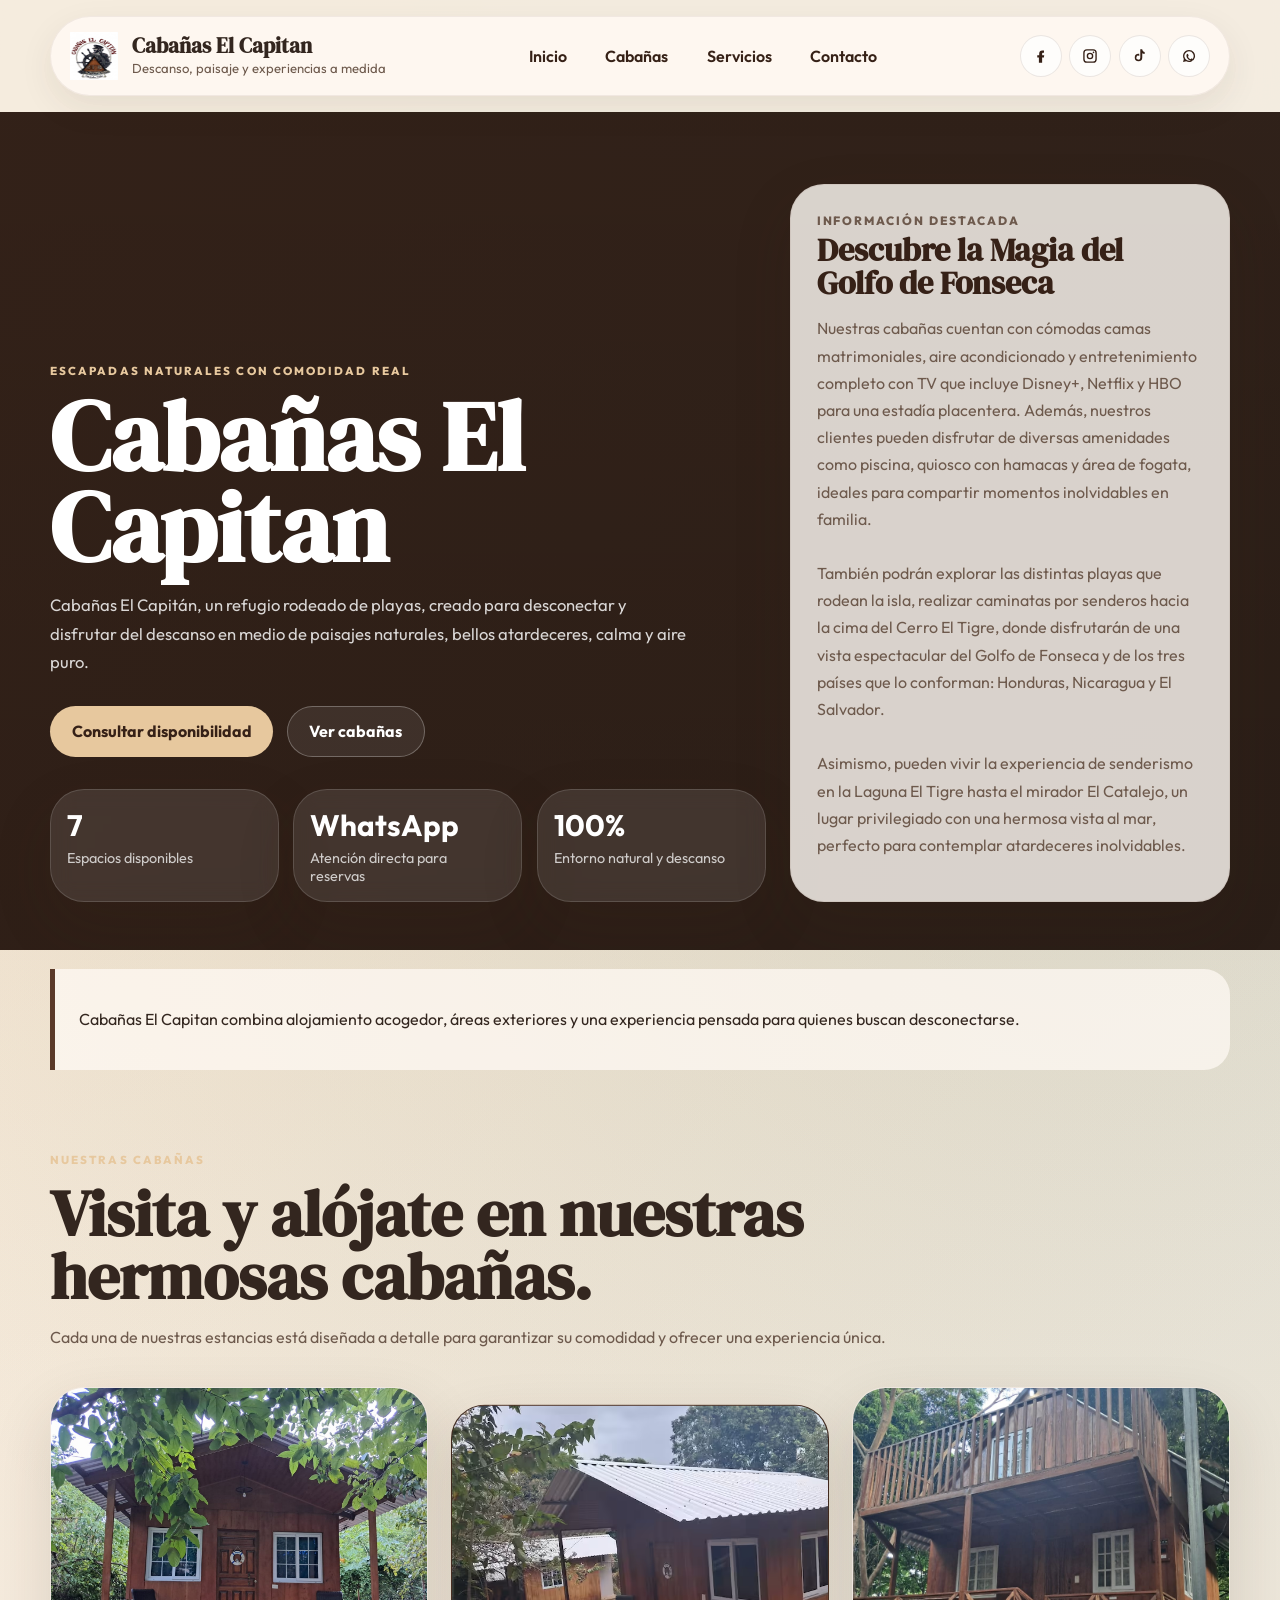
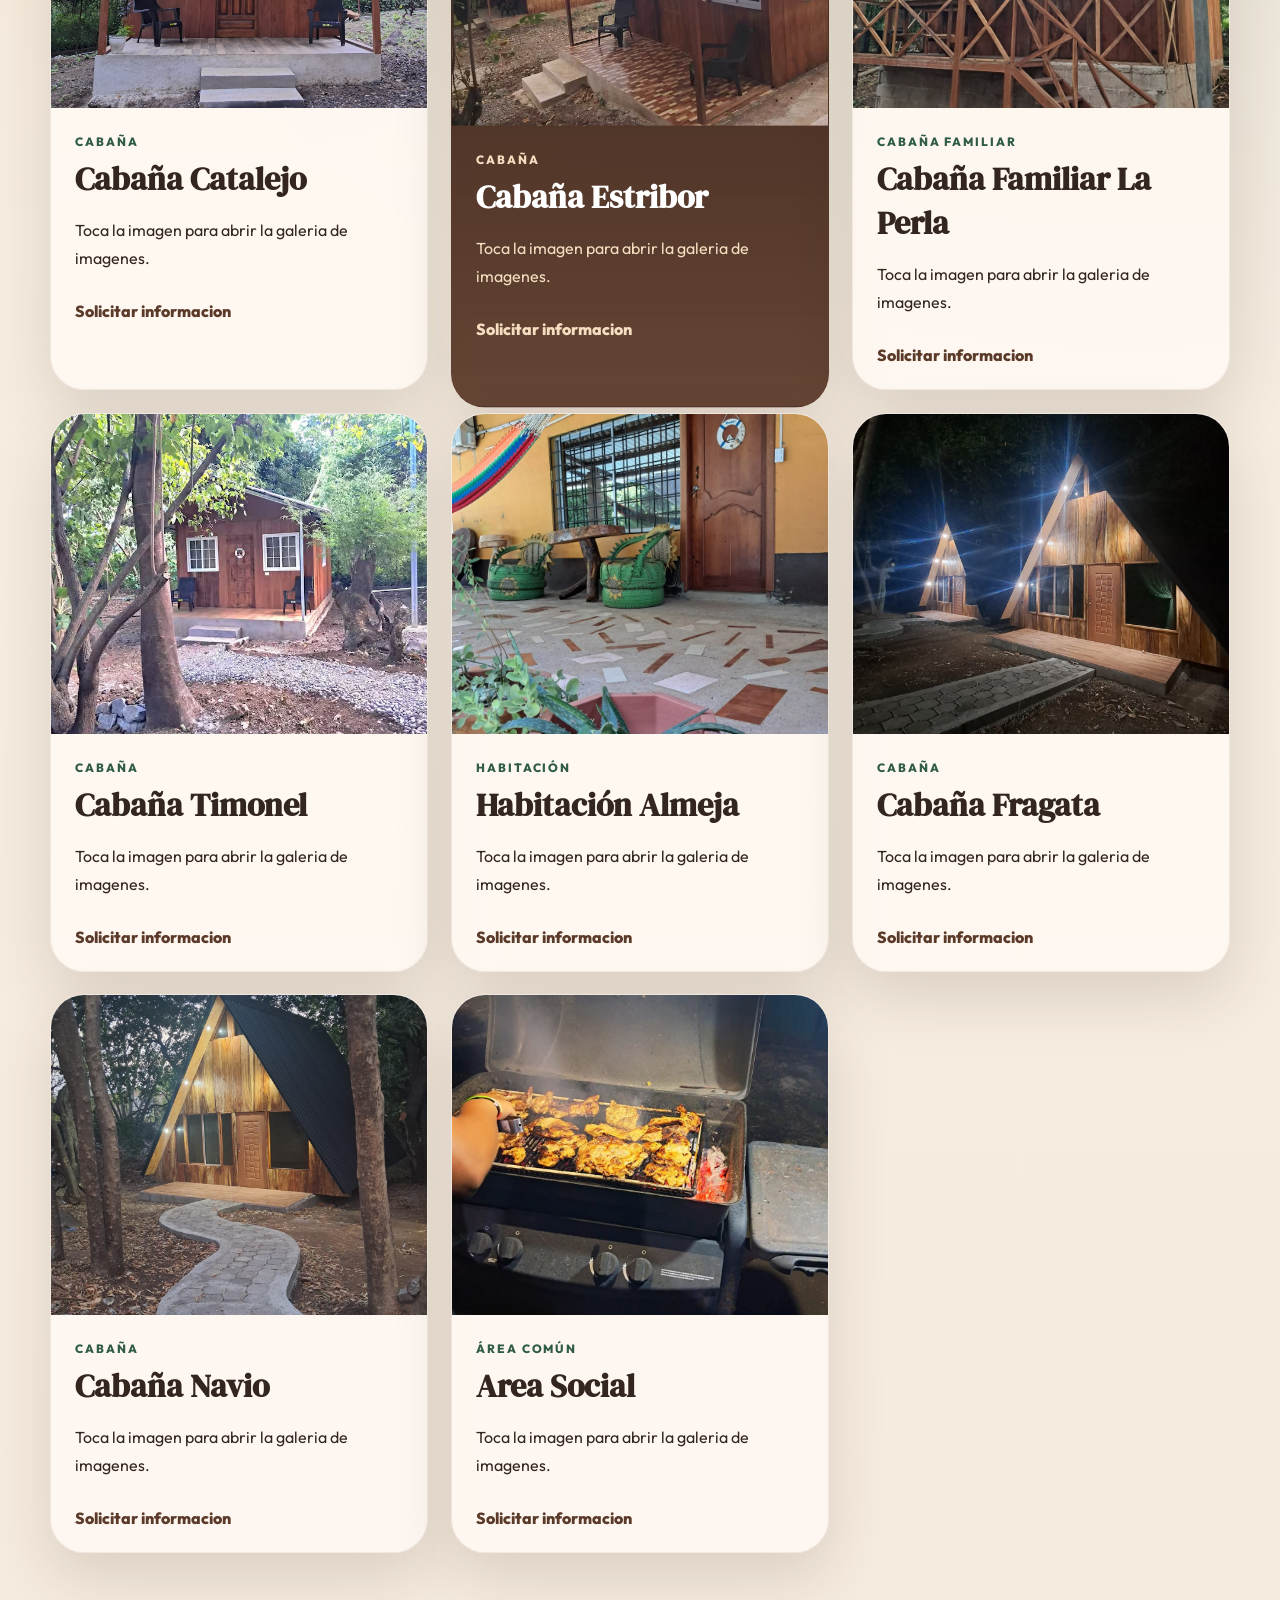
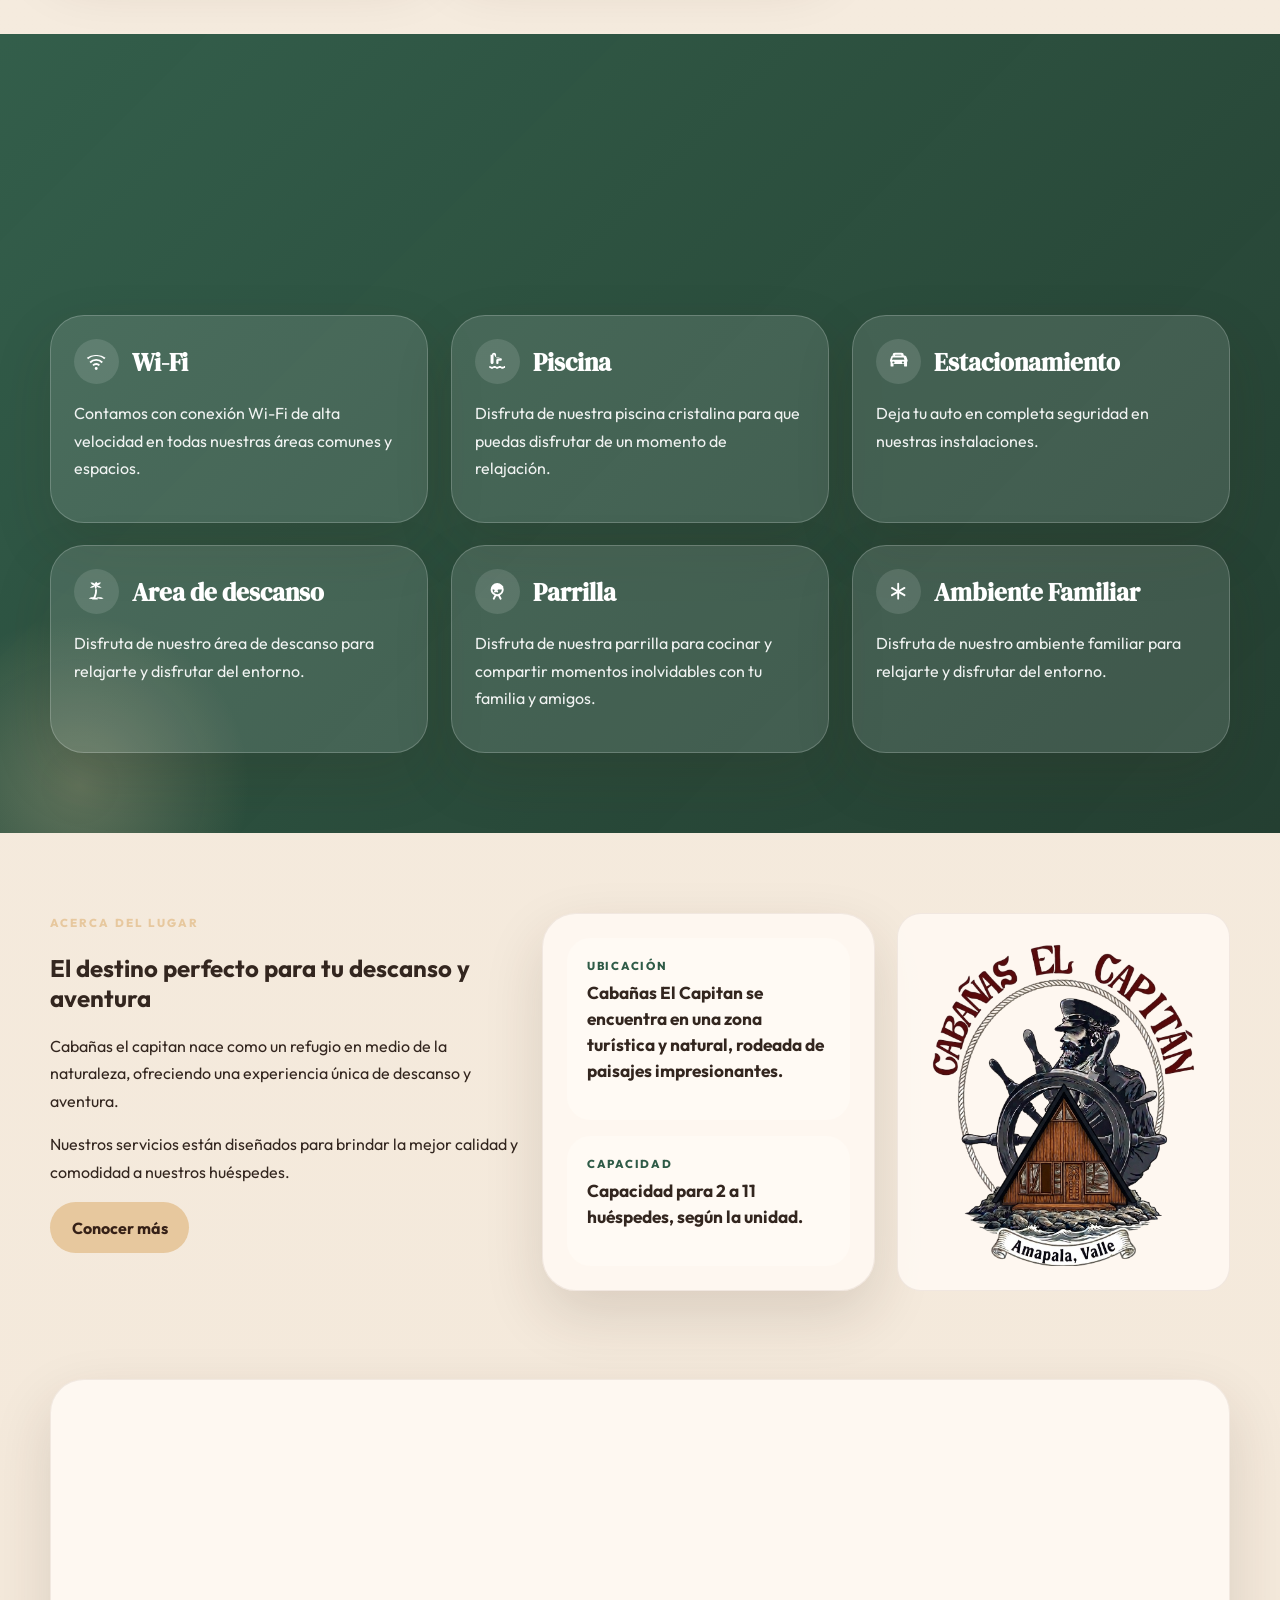
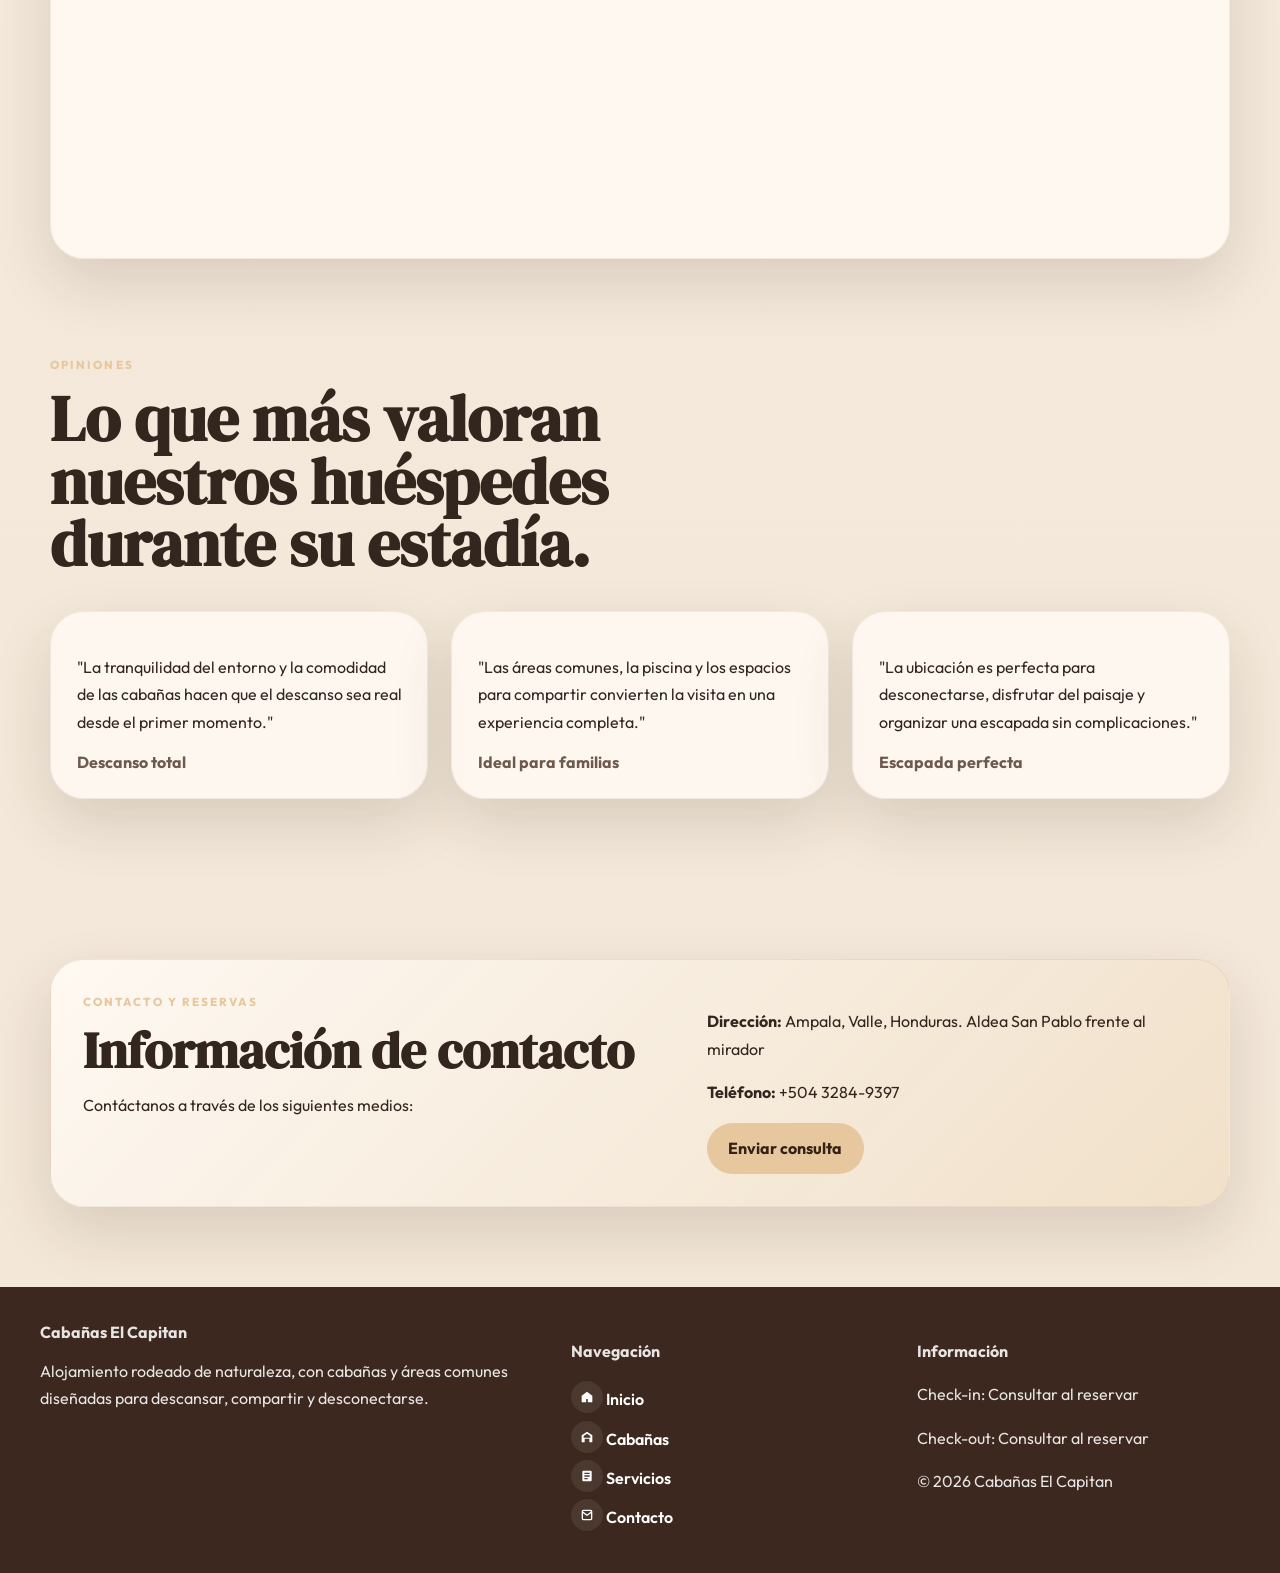
==== commit a40d2cf1: "despliegue e indexacion" ====
--- a/index.html
+++ b/index.html
@@ -4,14 +4,61 @@
 <head>
     <meta charset="UTF-8">
     <meta name="viewport" content="width=device-width, initial-scale=1.0">
+
     <title>Cabañas El Capitan | Descanso en la Naturaleza</title>
+
     <meta name="description"
-        content="Cabañas El Capitan ofrece una experiencia de descanso en la naturaleza con alojamiento acogedor, servicios esenciales y espacios pensados para escapadas en pareja, familia o amigos.">
+        content="Cabañas El Capitan ofrece una experiencia de descanso en la naturaleza con alojamiento acogedor, servicios esenciales y espacios ideales para parejas, familias y grupos de amigos.">
+
+    <meta name="robots" content="index,follow">
+    <meta name="theme-color" content="#1f4d3a">
+
+    <link rel="canonical" href="https://jorellana17.github.io/cabanas-el-capitan/">
+
+    <meta property="og:type" content="website">
+    <meta property="og:site_name" content="Cabañas El Capitan">
+    <meta property="og:title" content="Cabañas El Capitan | Descanso en la Naturaleza">
+    <meta property="og:description"
+        content="Alojamiento acogedor en un entorno natural con cabañas, áreas comunes y atención personalizada.">
+    <meta property="og:url" content="https://jorellana17.github.io/cabanas-el-capitan/">
+    <meta property="og:image"
+        content="https://jorellana17.github.io/cabanas-el-capitan/img/logo/logo1.jpeg">
+    <meta property="og:image:alt" content="Cabañas El Capitan">
+
+    <meta name="twitter:card" content="summary_large_image">
+    <meta name="twitter:title" content="Cabañas El Capitan | Descanso en la Naturaleza">
+    <meta name="twitter:description"
+        content="Alojamiento acogedor en un entorno natural para descansar y disfrutar.">
+    <meta name="twitter:image"
+        content="https://jorellana17.github.io/cabanas-el-capitan/img/logo/logo1.jpeg">
+
+    <script type="application/ld+json">
+    {
+      "@context": "https://schema.org",
+      "@type": "LodgingBusiness",
+      "name": "Cabañas El Capitan",
+      "description": "Alojamiento en un entorno natural con cabañas, habitaciones y áreas comunes para descanso y escapadas.",
+      "telephone": "+50432849397",
+      "url": "https://jorellana17.github.io/cabanas-el-capitan/",
+      "image": [
+        "https://jorellana17.github.io/cabanas-el-capitan/img/logo/logo1.jpeg"
+      ],
+      "address": {
+        "@type": "PostalAddress",
+        "streetAddress": "Aldea San Pablo frente al mirador",
+        "addressLocality": "Amapala",
+        "addressRegion": "Valle",
+        "addressCountry": "HN"
+      }
+    }
+    </script>
+
     <link rel="preconnect" href="https://fonts.googleapis.com">
     <link rel="preconnect" href="https://fonts.gstatic.com" crossorigin>
-    <link
-        href="https://fonts.googleapis.com/css2?family=Outfit:wght@400;500;600;700;800&family=DM+Serif+Display&display=swap"
+
+    <link href="https://fonts.googleapis.com/css2?family=Outfit:wght@400;500;600;700;800&family=DM+Serif+Display&display=swap"
         rel="stylesheet">
+
     <link rel="stylesheet" href="styles.css">
 </head>
 
@@ -54,7 +101,7 @@
                             d="M7.8 3h8.4A4.8 4.8 0 0 1 21 7.8v8.4a4.8 4.8 0 0 1-4.8 4.8H7.8A4.8 4.8 0 0 1 3 16.2V7.8A4.8 4.8 0 0 1 7.8 3Zm0 1.8A3 3 0 0 0 4.8 7.8v8.4a3 3 0 0 0 3 3h8.4a3 3 0 0 0 3-3V7.8a3 3 0 0 0-3-3H7.8Zm8.9 1.3a1.1 1.1 0 1 1 0 2.2 1.1 1.1 0 0 1 0-2.2ZM12 7.6a4.4 4.4 0 1 1 0 8.8 4.4 4.4 0 0 1 0-8.8Zm0 1.8a2.6 2.6 0 1 0 0 5.2 2.6 2.6 0 0 0 0-5.2Z"
                             fill="currentColor"></path>
                     </svg>
-                    <span class="social-bubble" role="status" aria-live="polite">Proximamente</span>
+                    <span class="social-bubble" role="status" aria-live="polite">Próximamente</span>
                     <span class="visually-hidden">Instagram</span>
                 </a>
                 <a class="social-icon social-icon-tiktok" href="https://www.tiktok.com/@karol.guzmn11" target="_blank"
@@ -108,8 +155,8 @@
                             <span>Espacios disponibles</span>
                         </li>
                         <li>
-                            <strong>24/7</strong>
-                            <span>Lorem atención al huésped</span>
+                            <strong>WhatsApp</strong>
+                            <span>Atención directa para reservas</span>
                         </li>
                         <li>
                             <strong>100%</strong>
@@ -301,24 +348,21 @@
             <div class="container">
                 <div class="section-heading compact">
                     <p class="kicker">Opiniones</p>
-                    <h2>Testimonios de ejemplo para reservar espacio a futuras reseñas reales.</h2>
+                    <h2>Lo que más valoran nuestros huéspedes durante su estadía.</h2>
                 </div>
 
                 <div class="reviews-grid">
                     <blockquote>
-                        <p>"Lorem ipsum dolor sit amet, consectetur adipiscing elit. Integer nec mi quis nibh gravida
-                            posuere. Muy buena experiencia general y entorno agradable."</p>
-                        <cite>Nombre Apellido | Huésped</cite>
+                        <p>"La tranquilidad del entorno y la comodidad de las cabañas hacen que el descanso sea real desde el primer momento."</p>
+                        <cite>Descanso total</cite>
                     </blockquote>
                     <blockquote>
-                        <p>"Lorem ipsum dolor sit amet, consectetur adipiscing elit. Maecenas pulvinar mauris ut dolor
-                            gravida, vitae bibendum leo pellentesque."</p>
-                        <cite>Nombre Apellido | Escapada en pareja</cite>
+                        <p>"Las áreas comunes, la piscina y los espacios para compartir convierten la visita en una experiencia completa."</p>
+                        <cite>Ideal para familias</cite>
                     </blockquote>
                     <blockquote>
-                        <p>"Lorem ipsum dolor sit amet, consectetur adipiscing elit. Duis volutpat est vitae ante
-                            convallis, a semper erat interdum."</p>
-                        <cite>Nombre Apellido | Viaje familiar</cite>
+                        <p>"La ubicación es perfecta para desconectarse, disfrutar del paisaje y organizar una escapada sin complicaciones."</p>
+                        <cite>Escapada perfecta</cite>
                     </blockquote>
                 </div>
             </div>
@@ -362,8 +406,7 @@
         <div class="container footer-grid">
             <div>
                 <strong>Cabañas El Capitan</strong>
-                <p>Lorem ipsum dolor sit amet, consectetur adipiscing elit. Espacio reservado para un resumen breve del
-                    negocio.</p>
+                <p>Alojamiento rodeado de naturaleza, con cabañas y áreas comunes diseñadas para descansar, compartir y desconectarse.</p>
             </div>
             <div>
                 <p><strong>Navegación</strong></p>
@@ -410,8 +453,8 @@
             </div>
             <div>
                 <p><strong>Información</strong></p>
-                <p>Check-in: Lorem</p>
-                <p>Check-out: Lorem</p>
+                <p>Check-in: Consultar al reservar</p>
+                <p>Check-out: Consultar al reservar</p>
                 <p>© 2026 Cabañas El Capitan</p>
             </div>
         </div>
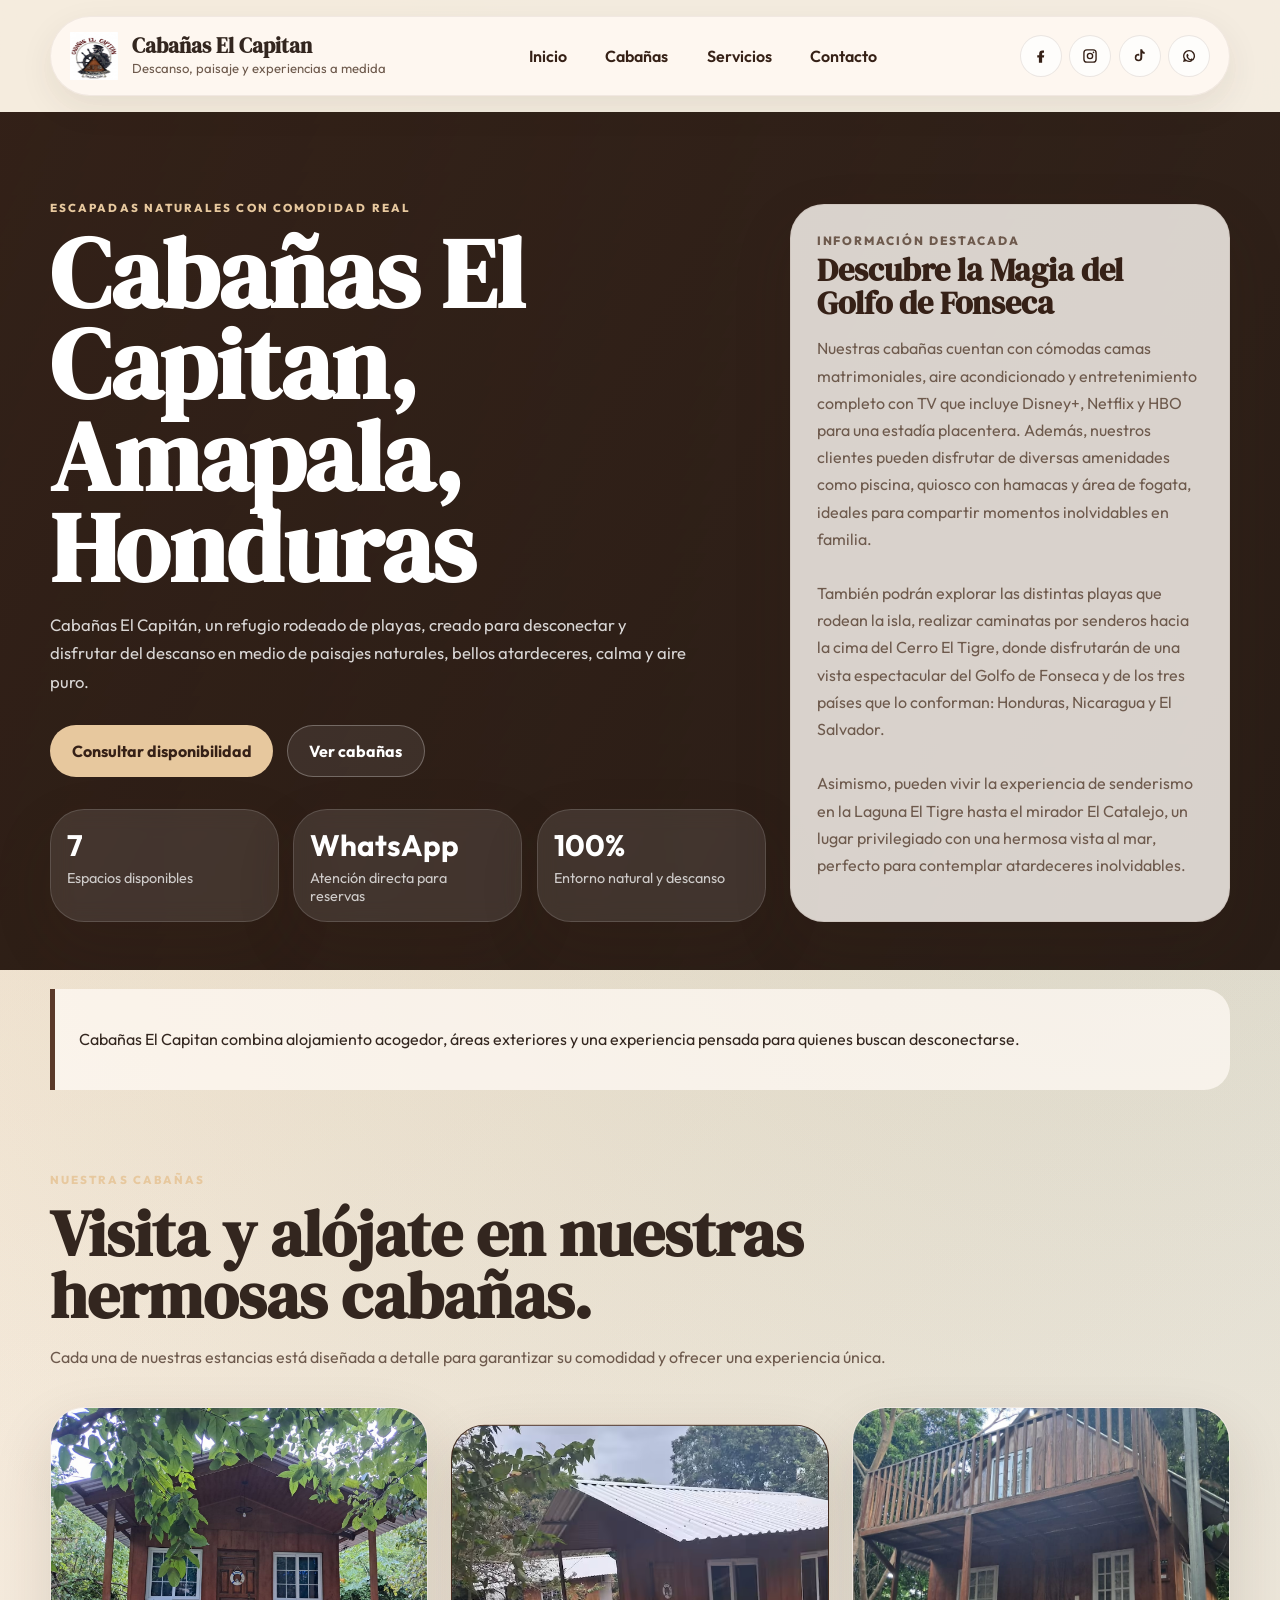
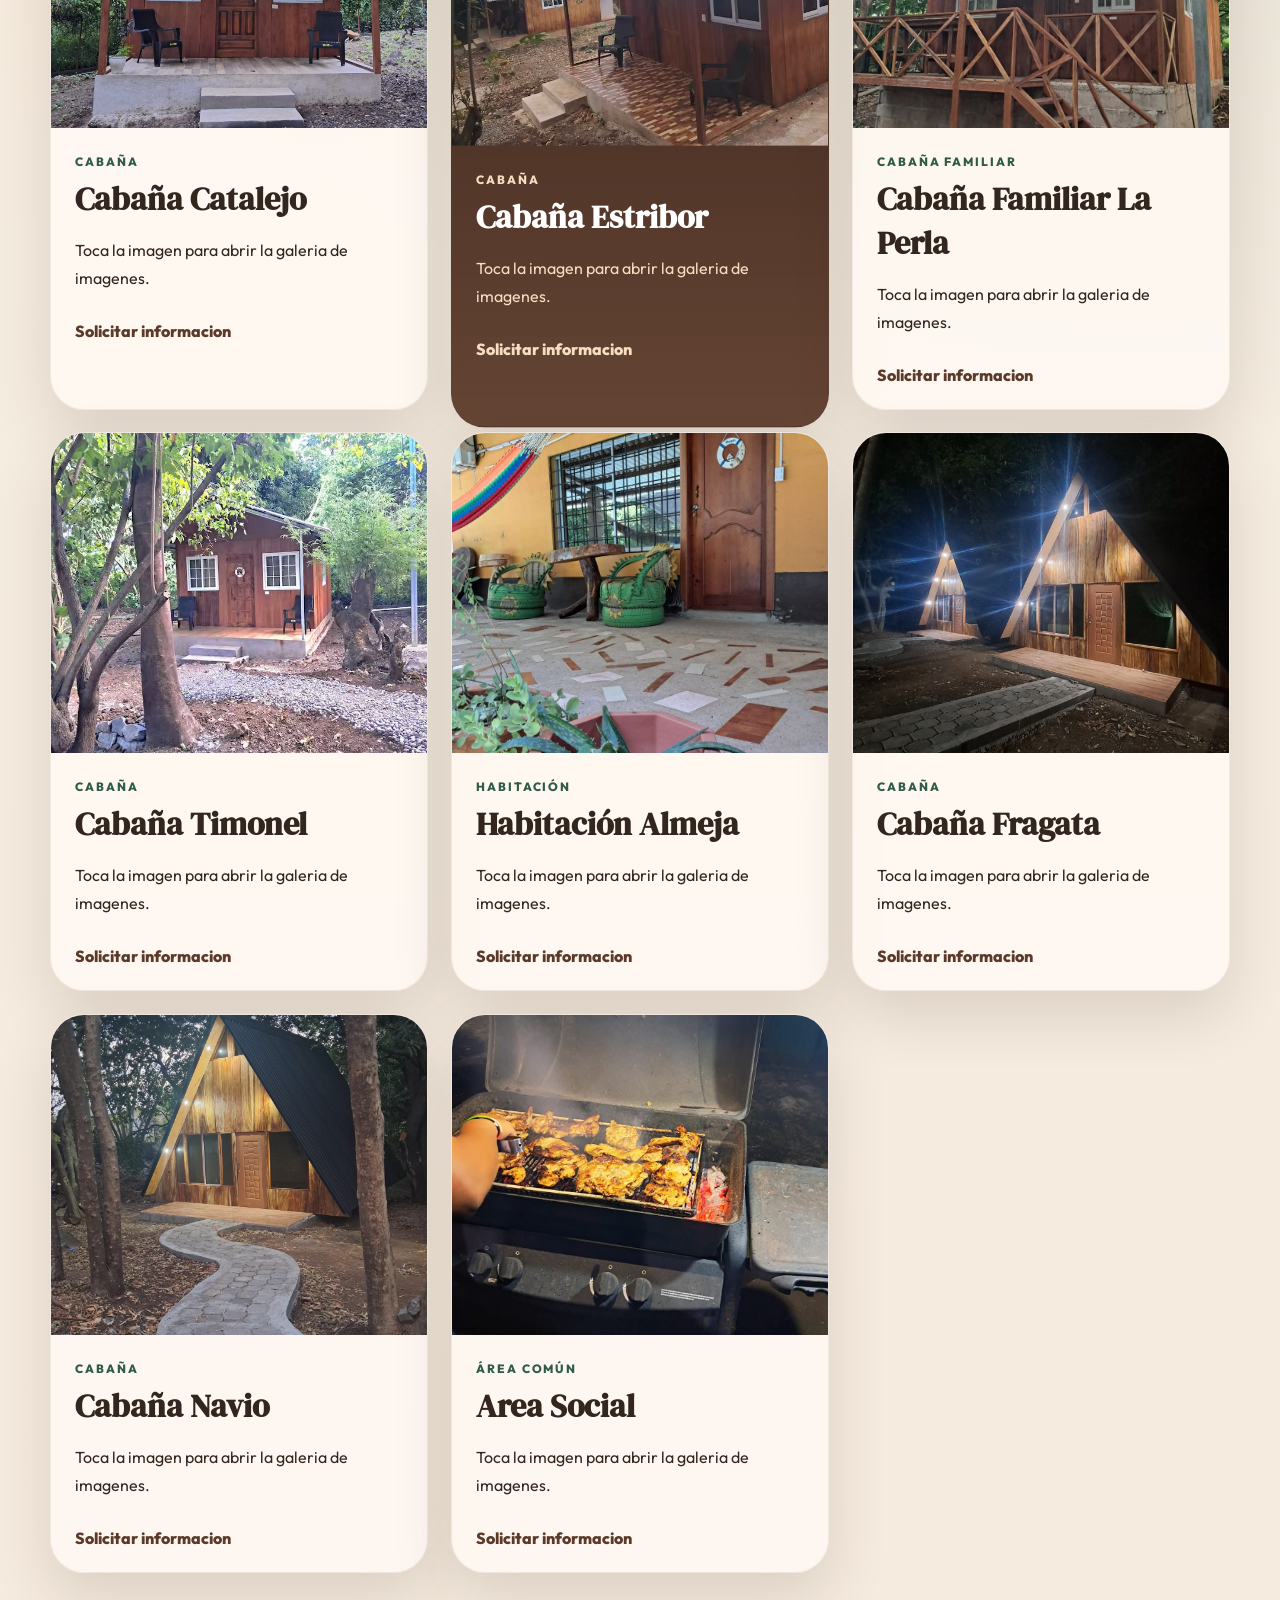
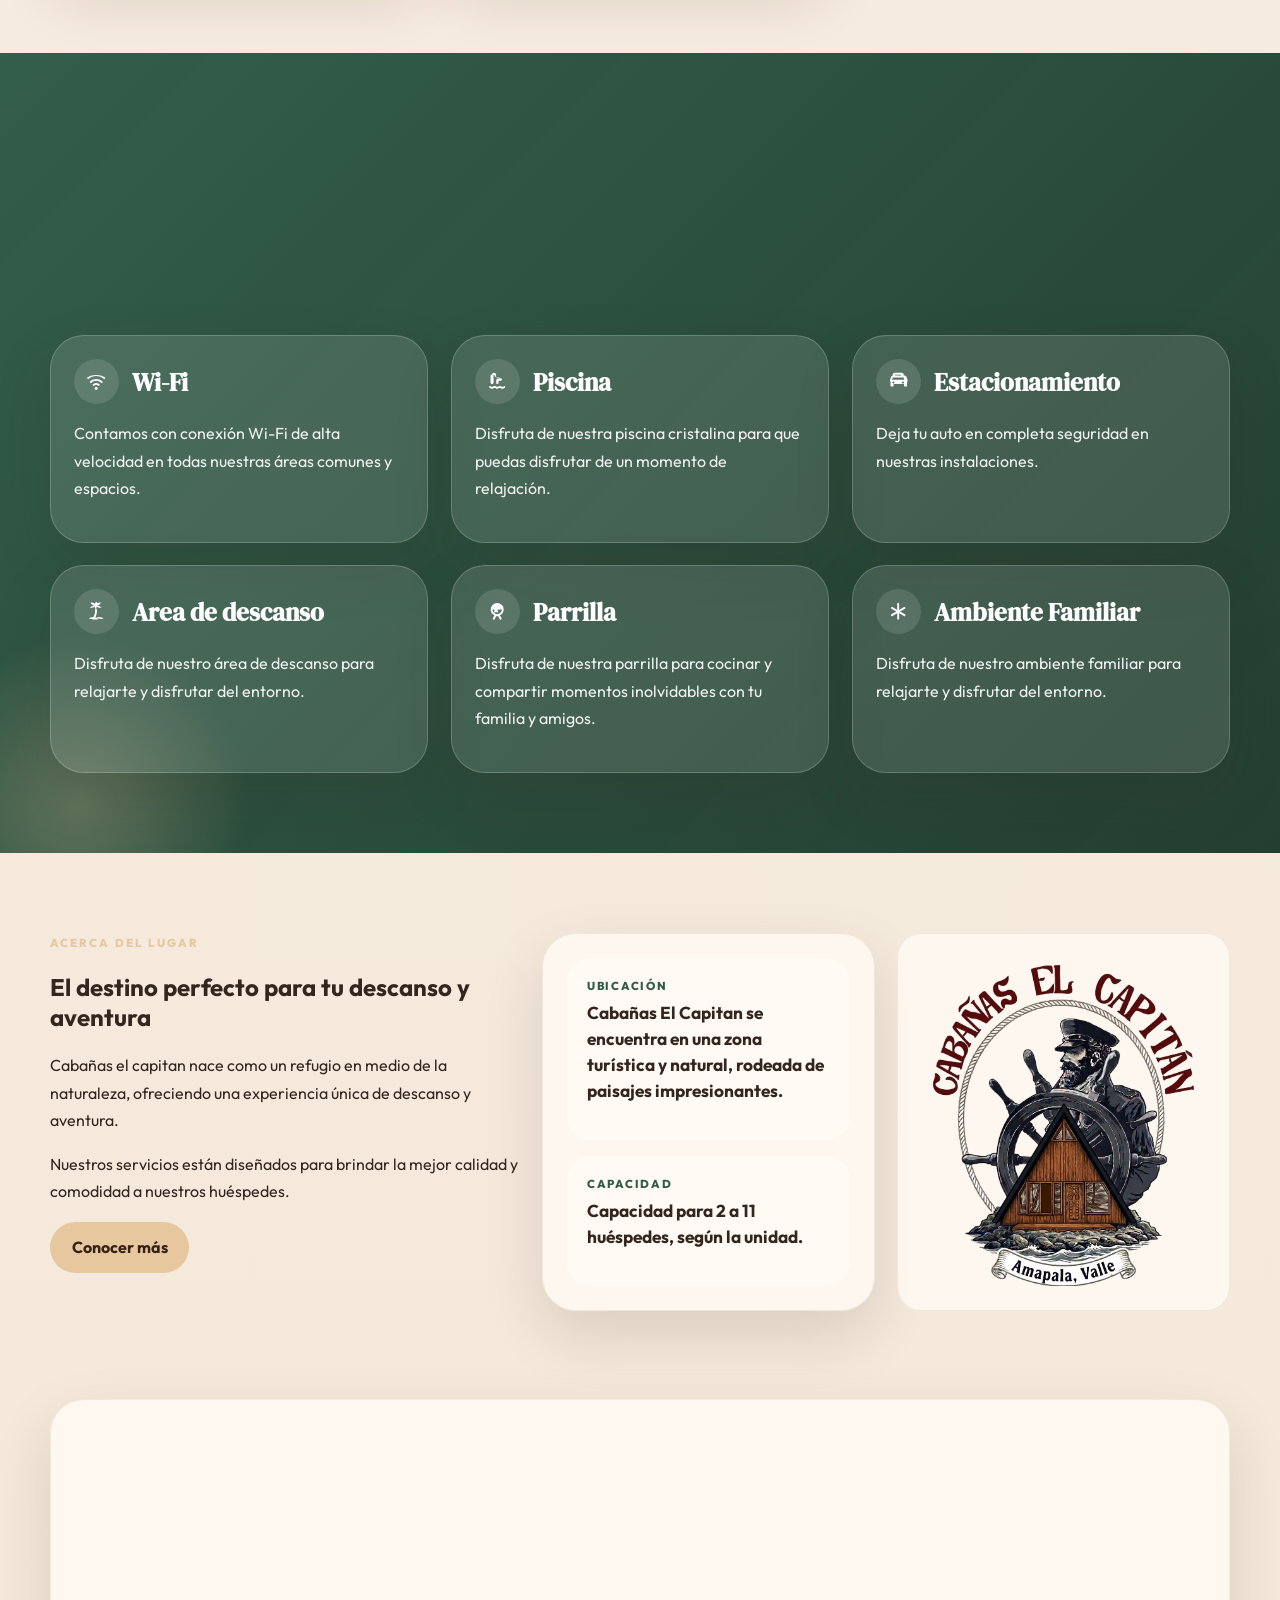
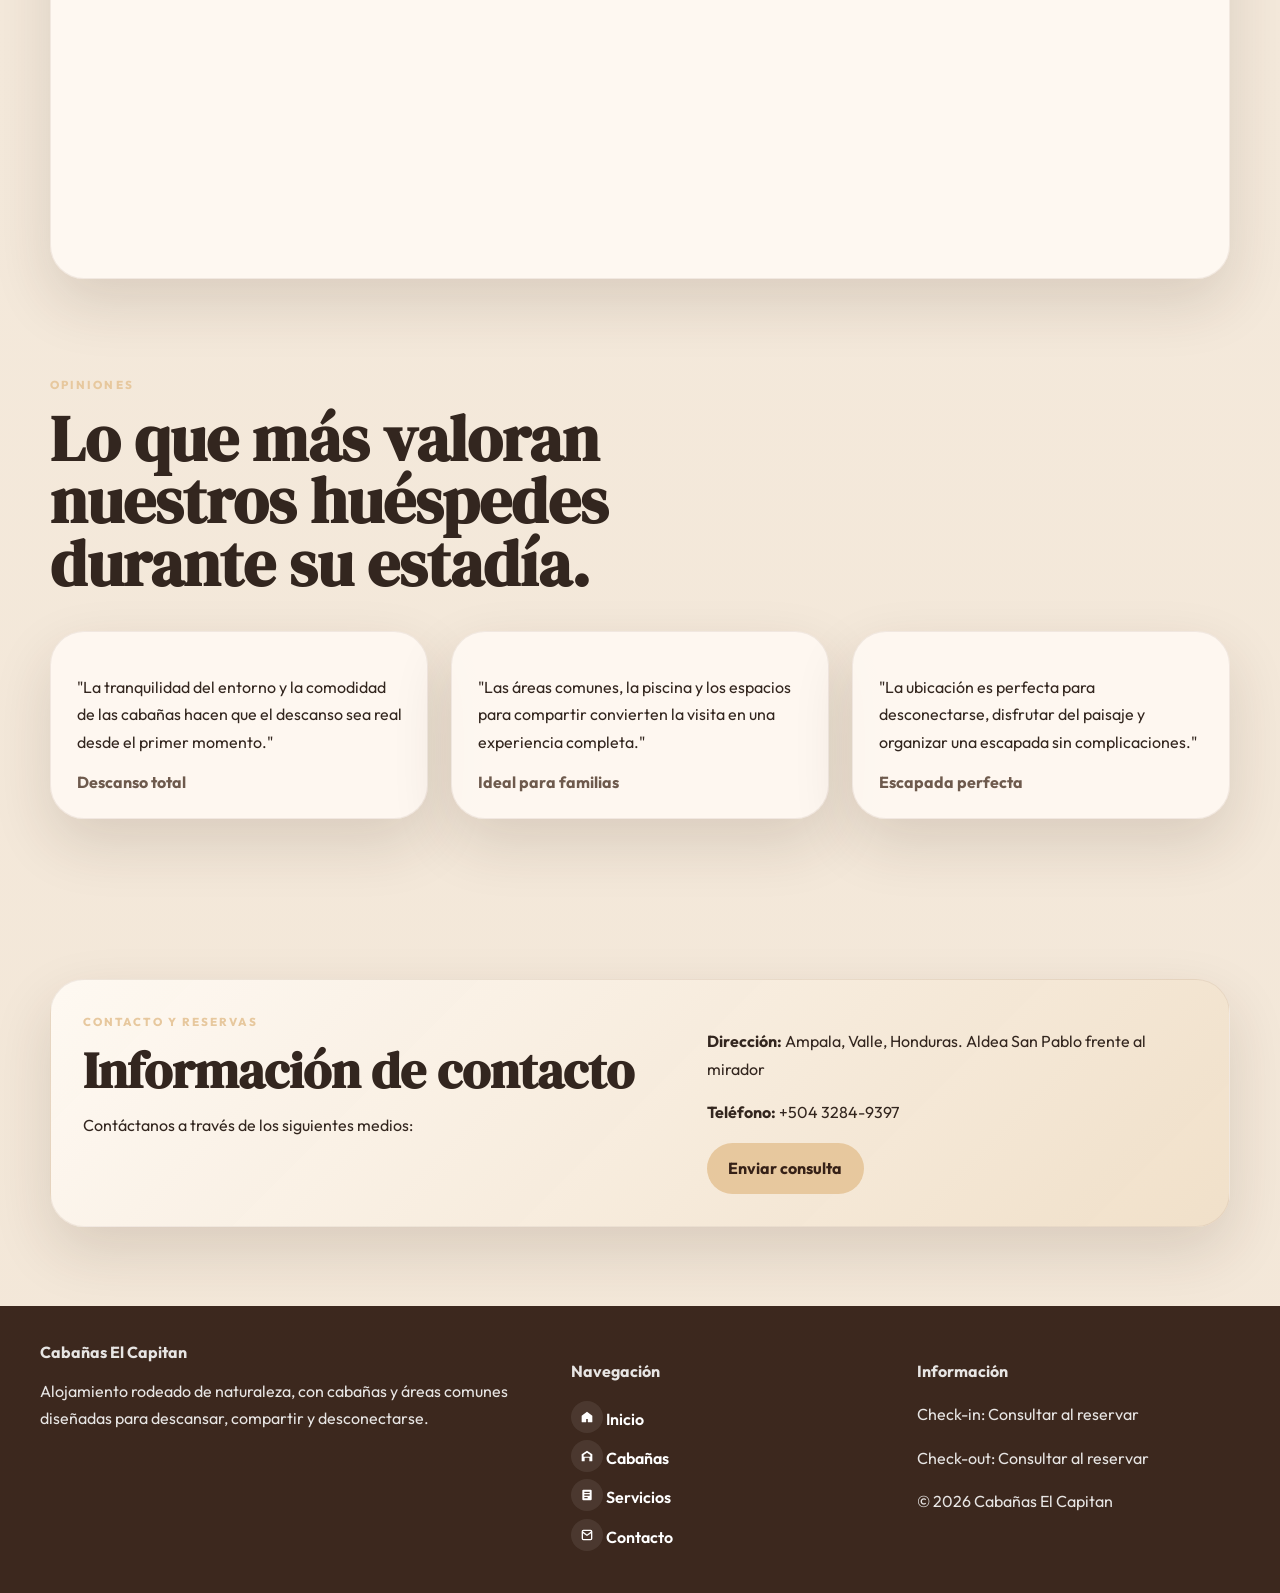
==== commit ccfe3cf6: "mejora para la indexacion/seo" ====
--- a/index.html
+++ b/index.html
@@ -5,7 +5,7 @@
     <meta charset="UTF-8">
     <meta name="viewport" content="width=device-width, initial-scale=1.0">
 
-    <title>Cabañas El Capitan | Descanso en la Naturaleza</title>
+    <title>Cabañas El Capitan, Amapala, Honduras</title>
 
     <meta name="description"
         content="Cabañas El Capitan ofrece una experiencia de descanso en la naturaleza con alojamiento acogedor, servicios esenciales y espacios ideales para parejas, familias y grupos de amigos.">
@@ -17,7 +17,7 @@
 
     <meta property="og:type" content="website">
     <meta property="og:site_name" content="Cabañas El Capitan">
-    <meta property="og:title" content="Cabañas El Capitan | Descanso en la Naturaleza">
+    <meta property="og:title" content="Cabañas El Capitan, Amapala, Honduras">
     <meta property="og:description"
         content="Alojamiento acogedor en un entorno natural con cabañas, áreas comunes y atención personalizada.">
     <meta property="og:url" content="https://jorellana17.github.io/cabanas-el-capitan/">
@@ -26,7 +26,7 @@
     <meta property="og:image:alt" content="Cabañas El Capitan">
 
     <meta name="twitter:card" content="summary_large_image">
-    <meta name="twitter:title" content="Cabañas El Capitan | Descanso en la Naturaleza">
+    <meta name="twitter:title" content="Cabañas El Capitan, Amapala, Honduras">
     <meta name="twitter:description"
         content="Alojamiento acogedor en un entorno natural para descansar y disfrutar.">
     <meta name="twitter:image"
@@ -141,7 +141,7 @@
             <div class="container hero-grid">
                 <div class="hero-copy">
                     <p class="kicker">Escapadas naturales con comodidad real</p>
-                    <h1>Cabañas El Capitan</h1>
+                    <h1>Cabañas El Capitan, Amapala, Honduras</h1>
                     <p class="lead">Cabañas El Capitán, un refugio rodeado de playas, creado para desconectar y
                         disfrutar del descanso en medio de paisajes naturales, bellos atardeceres, calma y aire puro.
                     </p>
